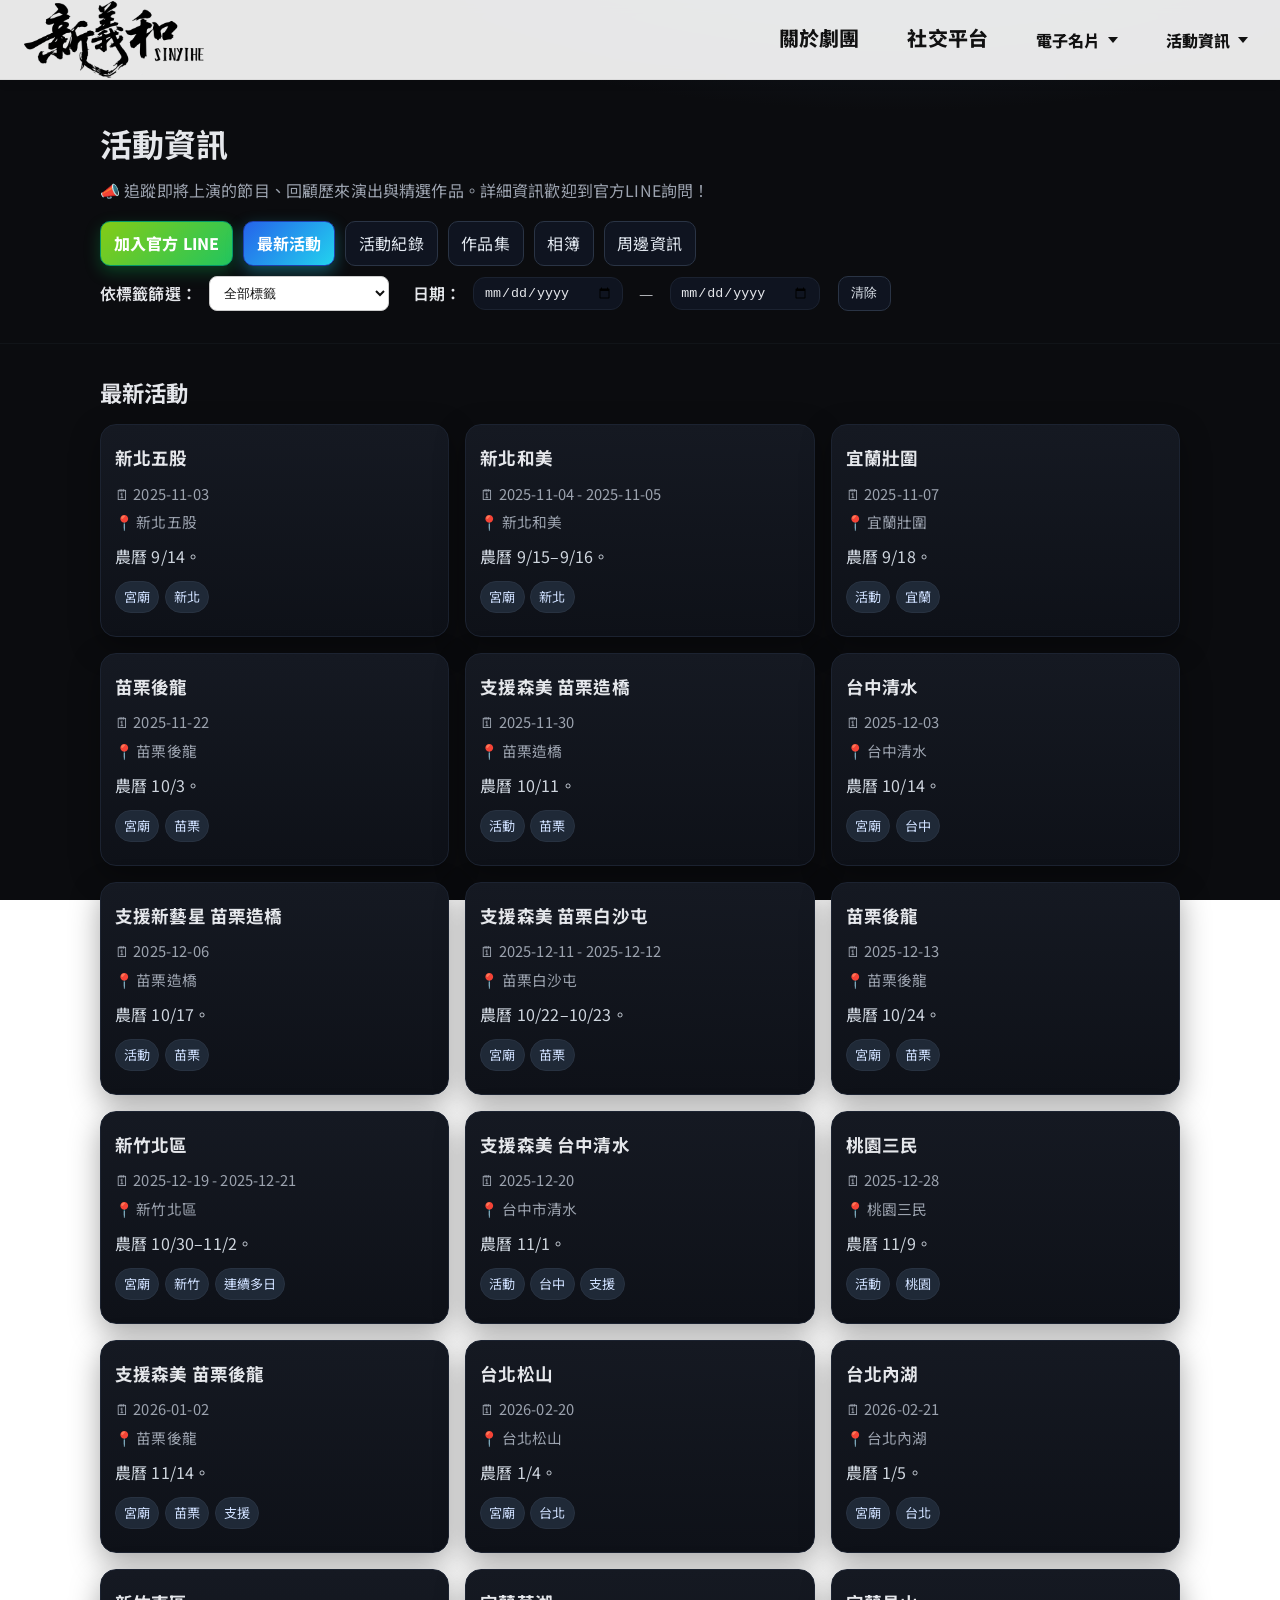
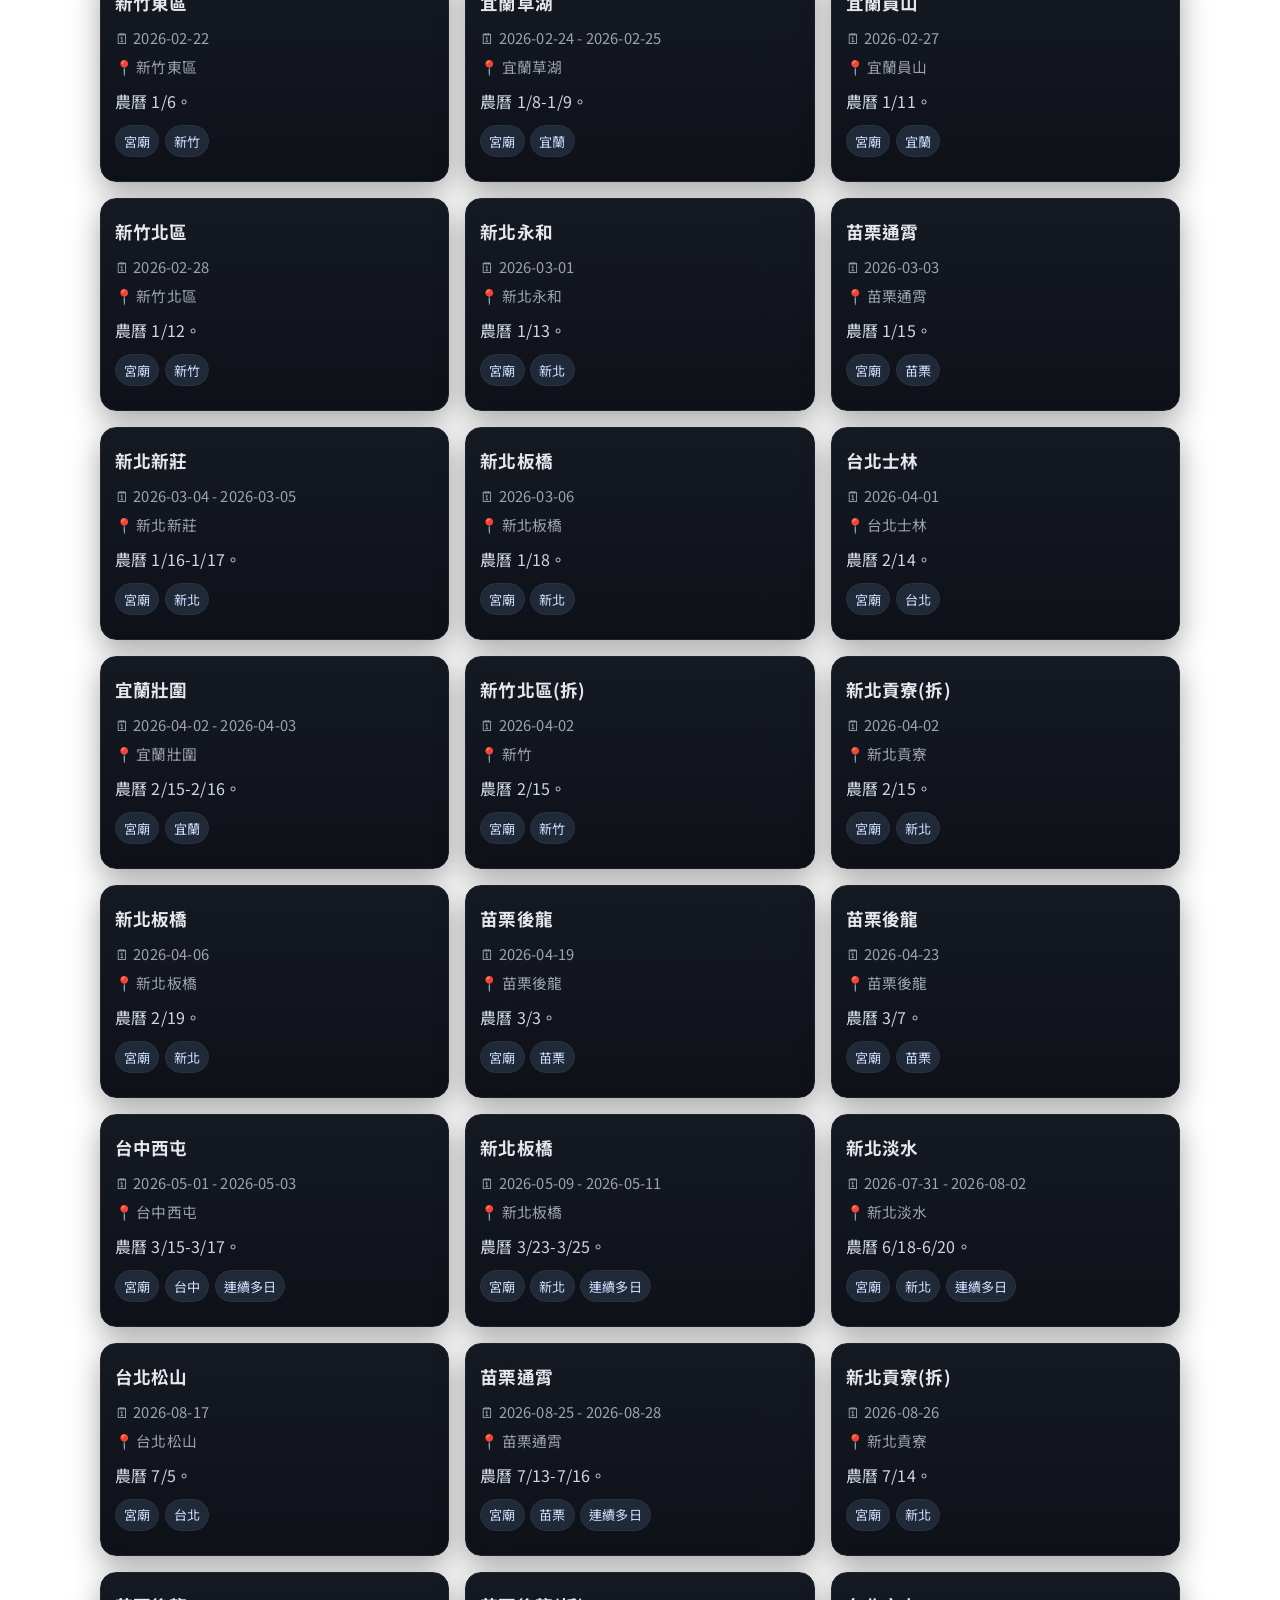
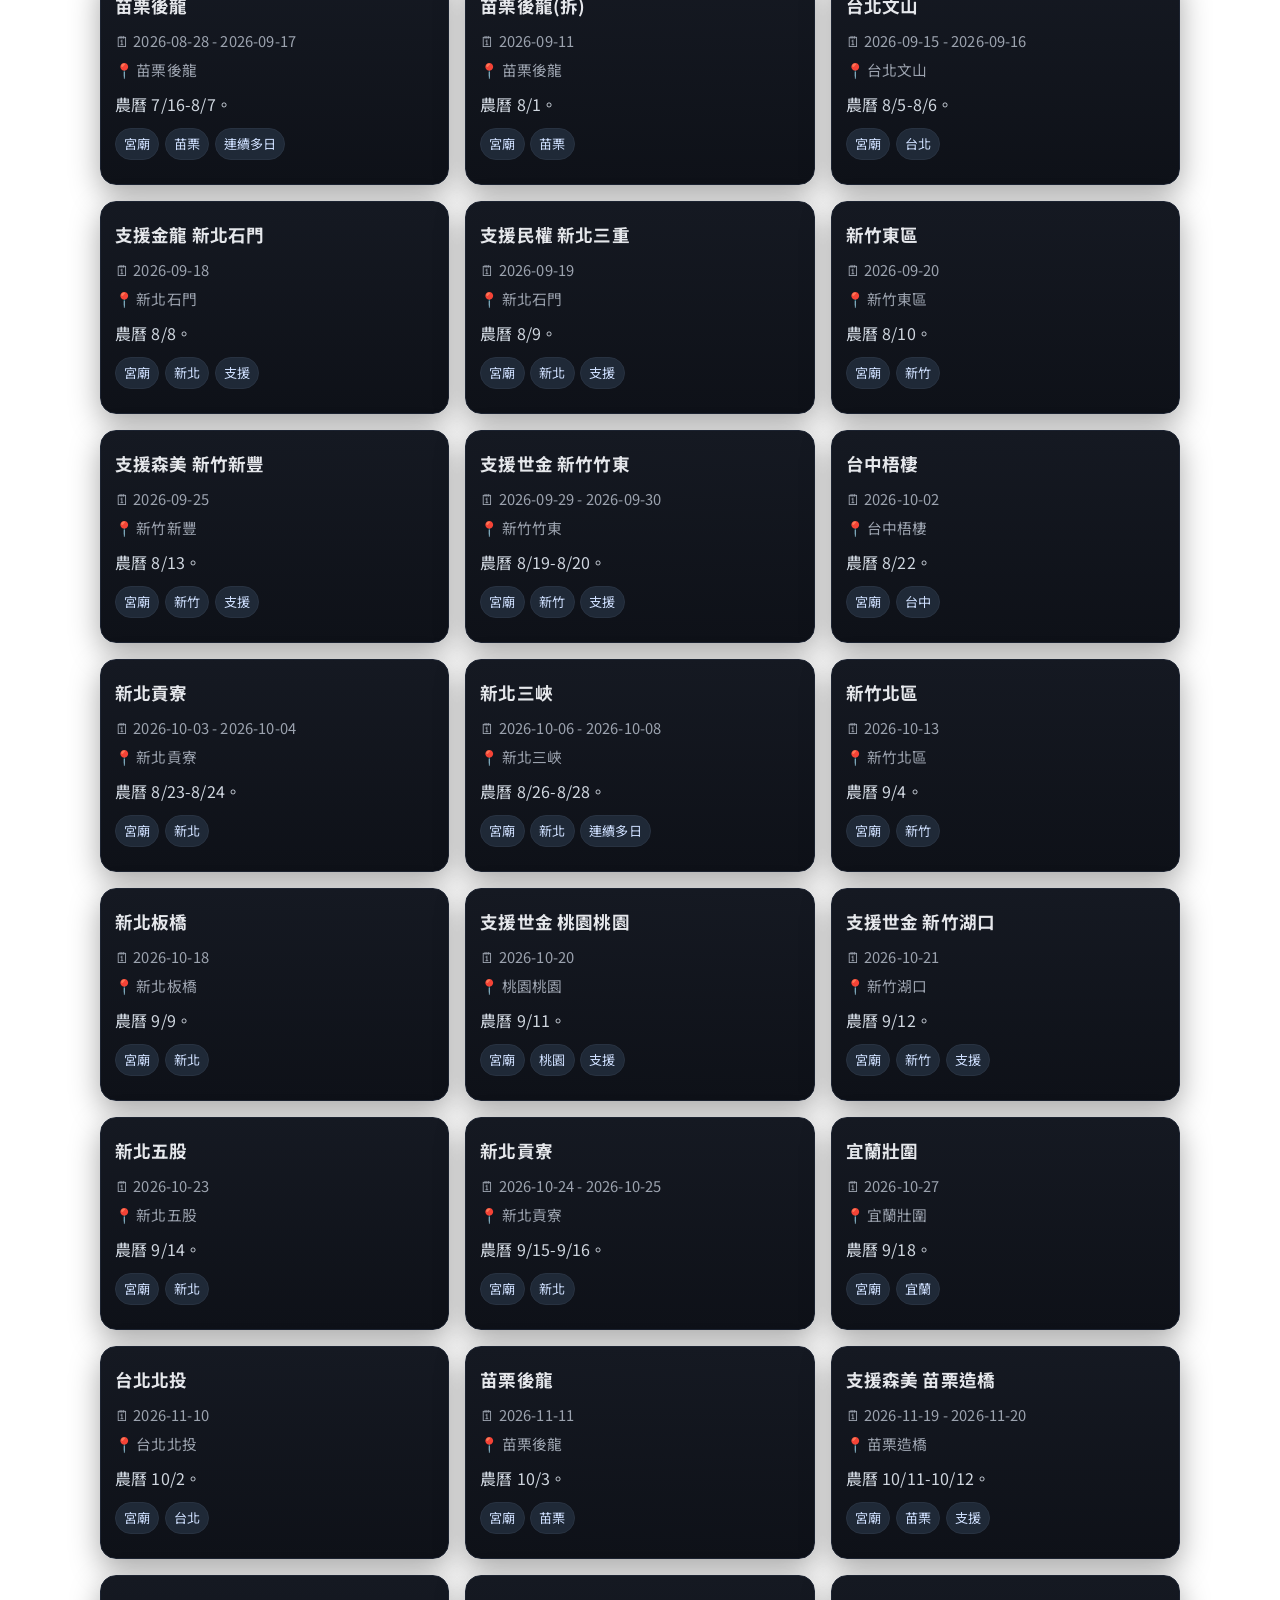
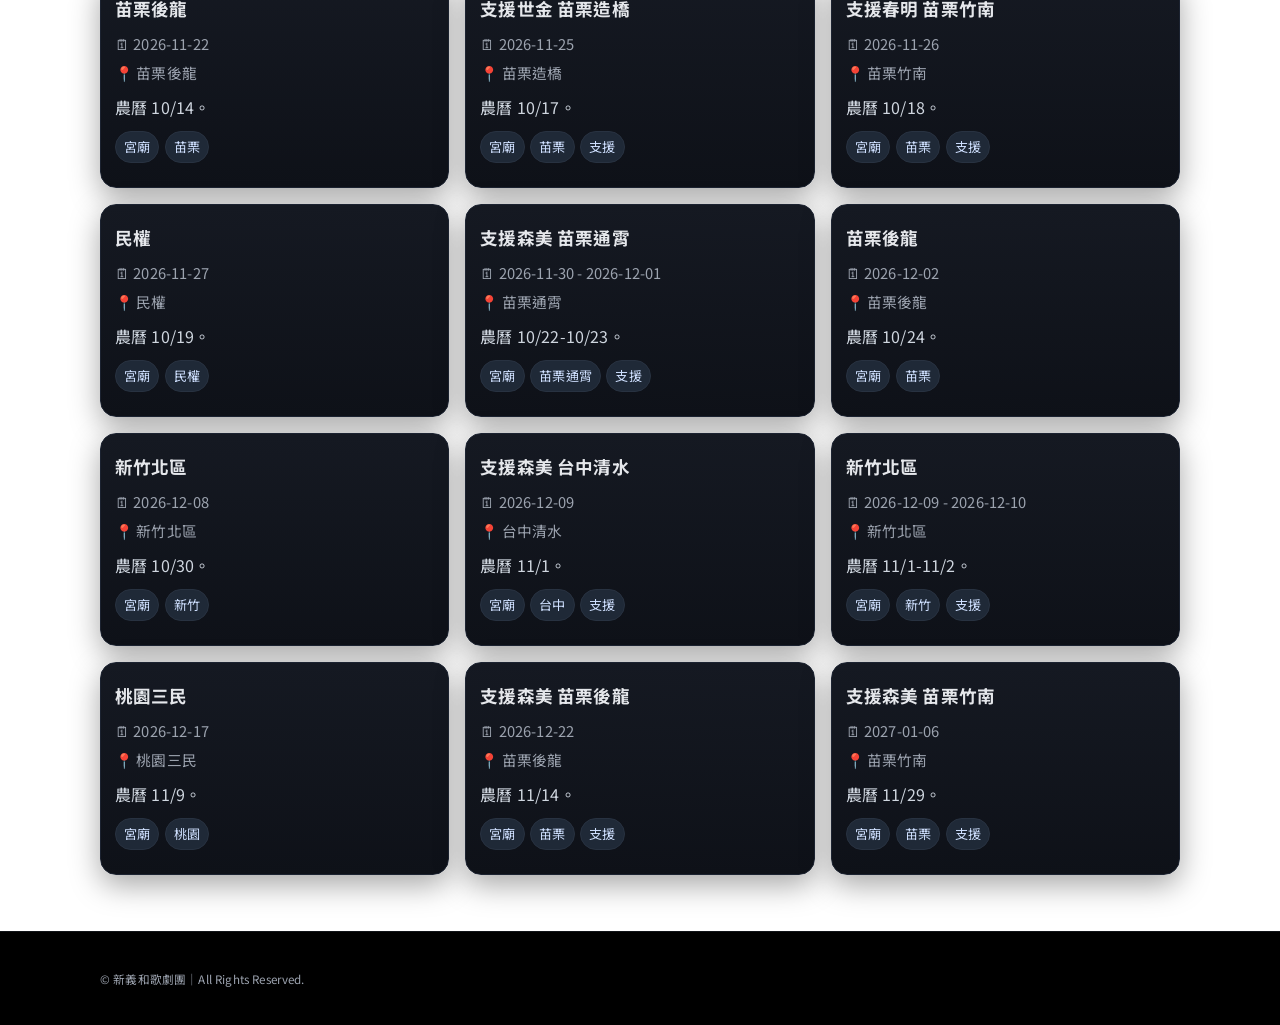
==== syh/activities.html @ d739332c "Update activities.html" ====
<!DOCTYPE html>
<html lang="zh-TW">
<head>
  <meta charset="utf-8" />
  <title>活動資訊｜新義和歌劇團</title>
  <meta name="viewport" content="width=device-width, initial-scale=1, viewport-fit=cover" />
  <meta name="description" content="最新活動、活動紀錄與作品集，一頁掌握演出資訊、報名連結與精彩回顧。" />
  <link rel="preconnect" href="https://fonts.googleapis.com">
  <link rel="preconnect" href="https://fonts.gstatic.com" crossorigin>
  <link href="https://fonts.googleapis.com/css2?family=Noto+Sans+TC:wght@400;600;700&display=swap" rel="stylesheet">
  <link rel="stylesheet" href="activities.css">
  <link rel="stylesheet" href="total.css">
  <link rel="icon" href="favicon.ico">
  <!-- Favicon -->
  <link rel="icon" type="image/png" href="/syh8316/syh/favicon.png?v=1" sizes="32x32">
  <link rel="icon" type="image/png" href="/syh8316/syh/favicon.png?v=1" sizes="192x192">
  <link rel="apple-touch-icon" href="/syh8316/syh/favicon.png?v=1" sizes="180x180">
  <meta name="theme-color" content="#6b7f4a">
</head>
<body>
  <!-- 頁首 / 次級導覽 -->
  <header class="site-header">
  <h1 class="sr-only">新義和歌劇團</h1>

  <!-- Logo（點擊回首頁） -->
  <a href="home.html" title="回首頁：新義和歌劇團">
    <img
      src="https://syh8316.github.io/syh8316/syh/img/logo.png"
      alt="新義和歌劇團 標誌"
      width="320" height="320"
      loading="eager" fetchpriority="high"
      style="max-width:180px;height:auto"
    >
  </a>

  <!-- 漢堡按鈕 -->
  <button class="nav-toggle" id="navToggle"
          aria-controls="siteNav"
          aria-expanded="false"
          aria-label="開合導覽列">
    <span class="bar"></span>
    <span class="bar"></span>
    <span class="bar"></span>
  </button>

  <!-- 導覽列（統一） -->
  <nav class="site-nav" id="siteNav" role="navigation">
    <ul>
      <li><a href="home.html#about">關於劇團</a></li>
      <li><a href="home.html#social">社交平台</a></li>

      <!-- 電子名片 -->
      <li class="has-sub">
        <button class="nav-parent" type="button" aria-expanded="false">
          電子名片 <span class="caret" aria-hidden="true"></span>
        </button>
        <ul class="dropdown" role="menu" aria-label="電子名片清單">
          <li><a role="menuitem" href="card_jiangminchen.html">江敏琛(團長)</a></li>
          <li><a role="menuitem" href="card_jiangjun.html">江軍(副團長)</a></li>
          <li><a role="menuitem" href="card_zhengyuxiang.html">鄭聿翔(總務)</a></li>
          <li><a role="menuitem" href="card_linyiyan.html">林羿妍(行銷公關總監)</a></li>
        </ul>
      </li>

      <!-- 活動資訊 -->
      <li class="has-sub">
        <button class="nav-parent" type="button" aria-expanded="false">
          活動資訊 <span class="caret" aria-hidden="true"></span>
        </button>
        <ul class="dropdown" role="menu" aria-label="活動選單">
          <li><a role="menuitem" href="activities.html#latest">最新活動</a></li>
          <li><a role="menuitem" href="activities.html#history">活動紀錄</a></li>
          <li><a role="menuitem" href="activities.html#portfolio">作品集</a></li>
          <li><a role="menuitem" href="activities.html#album">相簿</a></li>
          <li><a role="menuitem" href="activities.html#peripheral">周邊資訊</a></li>
        </ul>
      </li>
    </ul>
  </nav>
</header>

  <!-- Hero -->
  <section class="hero">
    <div class="container">
      <h1>活動資訊</h1>
      <p class="hero-sub">📣 追蹤即將上演的節目、回顧歷來演出與精選作品。詳細資訊歡迎到官方LINE詢問！</p>
  
      <!-- ✅ 快速按鈕 -->
      <div class="quick-actions" role="group" aria-label="快速操作">
        <!-- 1) 官方 LINE（新分頁開啟） -->
        <a class="btn primary btn--mint" href="https://lin.ee/jj6SE0T" target="_blank" rel="noopener">加入官方 LINE</a>
        <!-- 2~5) 內頁分頁切換（hash 連結） -->
        <a class="btn qa-tab" data-tab="latest" href="#latest">最新活動</a>
        <a class="btn qa-tab" data-tab="history" href="#history">活動紀錄</a>
        <a class="btn qa-tab" data-tab="portfolio" href="#portfolio">作品集</a>
        <a class="btn qa-tab" data-tab="album" href="#album">相簿</a>
        <a class="btn qa-tab" data-tab="peripheral" href="#peripheral">周邊資訊</a>
      </div>
      <!-- ✅ 僅保留「標籤搜尋」，移除關鍵字輸入框 -->
      <div class="filter-row" aria-label="標籤與日期篩選">
        <label for="tagFilter">依標籤篩選：</label>
        <select id="tagFilter" class="tag-filter" aria-label="活動標籤">
          <option value="">全部標籤</option>
        </select>
      
        <label for="dateFrom" style="margin-left:12px;">日期：</label>
        <input type="date" id="dateFrom" class="date-input" aria-label="起日" min="2024-01-01">
        <span class="date-sep">—</span>
        <input type="date" id="dateTo" class="date-input" aria-label="迄日" min="2024-01-01">
        <button type="button" id="dateClear" class="btn" style="margin-left:6px;">清除</button>
      </div>

    </div>
  </section>

  <!-- 分頁內容 -->
  <main class="container">
    <section id="panel-latest" class="panel" role="region" aria-labelledby="tab-latest">
      <h2 id="tab-latest" class="panel-title">最新活動</h2>
      <div id="latestList" class="card-grid" aria-live="polite"></div>
      <div class="empty" id="latestEmpty" hidden>目前沒有即將舉辦的活動，敬請期待！</div>
    </section>

    <section id="panel-history" class="panel" role="region" aria-labelledby="tab-history" hidden>
      <h2 id="tab-history" class="panel-title">活動紀錄</h2>
      <div id="historyList" class="timeline" aria-live="polite"></div>
      <div class="empty" id="historyEmpty" hidden>尚無活動紀錄。</div>
    </section>

    <section id="panel-portfolio" class="panel" role="region" aria-labelledby="tab-portfolio" hidden>
      <h2 id="tab-portfolio" class="panel-title">作品集</h2>
      <div id="portfolioList" class="masonry" aria-live="polite"></div>
      <div class="empty" id="portfolioEmpty" hidden>尚未建立作品集項目。</div>
    </section>

    <section id="panel-album" class="panel" role="region" aria-labelledby="tab-album" hidden>
      <h2 id="tab-album" class="panel-title">相簿</h2>
      <div id="albumList" class="masonry" aria-live="polite"></div>
      <div class="empty" id="albumEmpty" hidden>目前尚未建立相片集。</div>
    </section>

    <section id="panel-peripheral" class="panel" role="region" aria-labelledby="tab-peripheral" hidden>
      <h2 id="tab-peripheral" class="panel-title">周邊資訊</h2>
      <div id="peripheralList" class="masonry" aria-live="polite"></div>
      <div class="empty" id="peripheralEmpty" hidden>目前尚無周邊公告。</div>
    </section>

  </main>

  <!-- 活動詳情 Modal（不顯示圖片） -->
  <dialog id="eventDialog" class="event-dialog" aria-label="活動詳情">
    <form method="dialog">
      <button class="close" aria-label="關閉">✕</button>
    </form>
    <div class="dialog-body" id="dialogBody"></div>
  </dialog>

  <footer class="site-footer">
    <div class="container">
      <small>© <span id="year"></span> 新義和歌劇團｜All Rights Reserved.</small>
    </div>
  </footer>

  <!-- ======== JS（合併在 HTML）======== -->
  <script>
    /* ============== 0) 範例資料（先這樣放，之後換成你的真實資料） ============== */
    const events = [
      /* ---------- 九月（對應國曆 10–11 月） ---------- */
      {
        id: "u-20251103-wugu-shanan",
        title: "新北五股",
        dateStart: "2025-11-03",
        location: "新北五股",
        tags: ["宮廟","新北"],
        summary: "農曆 9/14。",
        type: "upcoming"
      },
      {
        id: "u-20251104-05-hemei-baoan",
        title: "新北和美",
        dateStart: "2025-11-04",
        dateEnd:   "2025-11-05",
        location: "新北和美",
        tags: ["宮廟","新北"],
        summary: "農曆 9/15–9/16。",
        type: "upcoming"
      },
      {
        id: "u-20251107-yilan-zhuangwei",
        title: "宜蘭壯圍",
        dateStart: "2025-11-07",
        location: "宜蘭壯圍",
        tags: ["活動","宜蘭"],
        summary: "農曆 9/18。",
        type: "upcoming"
      },
      /* ---------- 十月（對應國曆 11–12 月） ---------- */
      {
        id: "u-20251122-huitian",
        title: "苗栗後龍",
        dateStart: "2025-11-22",
        location: "苗栗後龍",
        tags: ["宮廟","苗栗"],
        summary: "農曆 10/3。",
        type: "upcoming"
      },
      {
        id: "u-20251130-tanwen-senmei",
        title: "支援森美 苗栗造橋",
        dateStart: "2025-11-30",
        location: "苗栗造橋",
        tags: ["活動","苗栗"],
        summary: "農曆 10/11。",
        type: "upcoming"
      },
      {
        id: "u-20251203-nanqing",
        title: "台中清水",
        dateStart: "2025-12-03",
        location: "台中清水",
        tags: ["宮廟","台中"],
        summary: "農曆 10/14。",
        type: "upcoming"
      },
      {
        id: "u-20251206-zaoqiao-shijjn",
        title: "支援新藝星 苗栗造橋",
        dateStart: "2025-12-06",
        location: "苗栗造橋",
        tags: ["活動","苗栗"],
        summary: "農曆 10/17。",
        type: "upcoming"
      },
      {
        id: "u-20251211-12-xingan-senmei",
        title: "支援森美 苗栗白沙屯",
        dateStart: "2025-12-11",
        dateEnd:   "2025-12-12",
        location: "苗栗白沙屯",
        tags: ["宮廟","苗栗"],
        summary: "農曆 10/22–10/23。",
        type: "upcoming"
      },
      {
        id: "u-20251213-houlong-ziyun-shangdi",
        title: "苗栗後龍",
        dateStart: "2025-12-13",
        location: "苗栗後龍",
        tags: ["宮廟","苗栗"],
        summary: "農曆 10/24。",
        type: "upcoming"
      },
      {
        id: "u-20251219-21-hsinchu-75",
        title: "新竹北區",
        dateStart: "2025-12-19",
        dateEnd:   "2025-12-21",
        location: "新竹北區",
        tags: ["宮廟","新竹","連續多日"],
        summary: "農曆 10/30–11/2。",
        type: "upcoming"
      },
      /* ---------- 十一月（對應國曆 12 月與次年 1 月） ---------- */
      {
        id: "u-20251220-qingshui-senmei",
        title: "支援森美 台中清水",
        dateStart: "2025-12-20",
        location: "台中市清水",
        tags: ["活動","台中","支援"],
        summary: "農曆 11/1。",
        type: "upcoming"
      },
      {
        id: "u-20251228-sanmin",
        title: "桃園三民",
        dateStart: "2025-12-28",
        location: "桃園三民",
        tags: ["活動","桃園"],
        summary: "農曆 11/9。",
        type: "upcoming"
      },
      {
        id: "u-20260102-houlong-baixing-senmei",
        title: "支援森美 苗栗後龍",
        dateStart: "2026-01-02",
        location: "苗栗後龍",
        tags: ["宮廟","苗栗","支援"],
        summary: "農曆 11/14。",
        type: "upcoming"
      },
      /* ---------- 一月（對應國曆 2-3 月） ---------- */
      {
        id: "u-20260220",
        title: "台北松山",
        dateStart: "2026-02-20",
        location: "台北松山",
        tags: ["宮廟","台北"],
        summary: "農曆 1/4。",
        type: "upcoming"
      },
      {
        id: "u-20260221",
        title: "台北內湖",
        dateStart: "2026-02-21",
        location: "台北內湖",
        tags: ["宮廟","台北"],
        summary: "農曆 1/5。",
        type: "upcoming"
      },
      {
        id: "u-20260222",
        title: "新竹東區",
        dateStart: "2026-02-22",
        location: "新竹東區",
        tags: ["宮廟","新竹"],
        summary: "農曆 1/6。",
        type: "upcoming"
      },
      {
        id: "u-20260224-20260225",
        title: "宜蘭草湖",
        dateStart: "2026-02-24",
        dateEnd:   "2026-02-25",
        location: "宜蘭草湖",
        tags: ["宮廟","宜蘭"],
        summary: "農曆 1/8-1/9。",
        type: "upcoming"
      },
      {
        id: "u-20260227",
        title: "宜蘭員山",
        dateStart: "2026-02-27",
        location: "宜蘭員山",
        tags: ["宮廟","宜蘭"],
        summary: "農曆 1/11。",
        type: "upcoming"
      },
      {
        id: "u-20260228",
        title: "新竹北區",
        dateStart: "2026-02-28",
        location: "新竹北區",
        tags: ["宮廟","新竹"],
        summary: "農曆 1/12。",
        type: "upcoming"
      },
      {
        id: "u-20260301",
        title: "新北永和",
        dateStart: "2026-03-01",
        location: "新北永和",
        tags: ["宮廟","新北"],
        summary: "農曆 1/13。",
        type: "upcoming"
      },
      {
        id: "u-20260303",
        title: "苗栗通霄",
        dateStart: "2026-03-03",
        location: "苗栗通霄",
        tags: ["宮廟","苗栗"],
        summary: "農曆 1/15。",
        type: "upcoming"
      },
      {
        id: "u-20260304-20260305",
        title: "新北新莊",
        dateStart: "2026-03-04",
        dateEnd:   "2026-03-05",
        location: "新北新莊",
        tags: ["宮廟","新北"],
        summary: "農曆 1/16-1/17。",
        type: "upcoming"
      },
      {
        id: "u-20260306",
        title: "新北板橋",
        dateStart: "2026-03-06",
        location: "新北板橋",
        tags: ["宮廟","新北"],
        summary: "農曆 1/18。",
        type: "upcoming"
      },
      /* ---------- 二月（對應國曆 3-4 月） ---------- */
      {
        id: "u-20260401",
        title: "台北士林",
        dateStart: "2026-04-01",
        location: "台北士林",
        tags: ["宮廟","台北"],
        summary: "農曆 2/14。",
        type: "upcoming"
      },
      {
        id: "u-20260402-20260403",
        title: "宜蘭壯圍",
        dateStart: "2026-04-02",
        dateEnd:   "2026-04-03",
        location: "宜蘭壯圍",
        tags: ["宮廟","宜蘭"],
        summary: "農曆 2/15-2/16。",
        type: "upcoming"
      },
      {
        id: "u-20260402",
        title: "新竹北區(拆)",
        dateStart: "2026-04-02",
        location: "新竹",
        tags: ["宮廟","新竹"],
        summary: "農曆 2/15。",
        type: "upcoming"
      },
      {
        id: "u-20260402",
        title: "新北貢寮(拆)",
        dateStart: "2026-04-02",
        location: "新北貢寮",
        tags: ["宮廟","新北"],
        summary: "農曆 2/15。",
        type: "upcoming"
      },
      {
        id: "u-20260406",
        title: "新北板橋",
        dateStart: "2026-04-06",
        location: "新北板橋",
        tags: ["宮廟","新北"],
        summary: "農曆 2/19。",
        type: "upcoming"
      },
      /* ---------- 三月（對應國曆 4-5 月） ---------- */
      {
        id: "u-20260419",
        title: "苗栗後龍",
        dateStart: "2026-04-19",
        location: "苗栗後龍",
        tags: ["宮廟","苗栗"],
        summary: "農曆 3/3。",
        type: "upcoming"
      },
      {
        id: "u-20260423",
        title: "苗栗後龍",
        dateStart: "2026-04-23",
        location: "苗栗後龍",
        tags: ["宮廟","苗栗"],
        summary: "農曆 3/7。",
        type: "upcoming"
      },
      {
        id: "u-20260501-20260503",
        title: "台中西屯",
        dateStart: "2026-05-01",
        dateEnd:   "2026-05-03",
        location: "台中西屯",
        tags: ["宮廟","台中","連續多日"],
        summary: "農曆 3/15-3/17。",
        type: "upcoming"
      },
      {
        id: "u-20260509-20260511",
        title: "新北板橋",
        dateStart: "2026-05-09",
        dateEnd:   "2026-05-11",
        location: "新北板橋",
        tags: ["宮廟","新北","連續多日"],
        summary: "農曆 3/23-3/25。",
        type: "upcoming"
      },
      /* ---------- 六月（對應國曆 7-8 月） ---------- */
      {
        id: "u-20260731-20260802",
        title: "新北淡水",
        dateStart: "2026-07-31",
        dateEnd:   "2026-08-02",
        location: "新北淡水",
        tags: ["宮廟","新北","連續多日"],
        summary: "農曆 6/18-6/20。",
        type: "upcoming"
      },
      /* ---------- 七月（對應國曆 8-9 月） ---------- */
      {
        id: "u-20260817",
        title: "台北松山",
        dateStart: "2026-08-17",
        location: "台北松山",
        tags: ["宮廟","台北"],
        summary: "農曆 7/5。",
        type: "upcoming"
      },
      {
        id: "u-20260825-20260828",
        title: "苗栗通霄",
        dateStart: "2026-08-25",
        dateEnd:   "2026-08-28",
        location: "苗栗通霄",
        tags: ["宮廟","苗栗","連續多日"],
        summary: "農曆 7/13-7/16。",
        type: "upcoming"
      },
      {
        id: "u-20260826",
        title: "新北貢寮(拆)",
        dateStart: "2026-08-26",
        location: "新北貢寮",
        tags: ["宮廟","新北"],
        summary: "農曆 7/14。",
        type: "upcoming"
      },
      {
        id: "u-20260828-20260917",
        title: "苗栗後龍",
        dateStart: "2026-08-28",
        dateEnd:   "2026-09-17",
        location: "苗栗後龍",
        tags: ["宮廟","苗栗","連續多日"],
        summary: "農曆 7/16-8/7。",
        type: "upcoming"
      },
      /* ---------- 八月（對應國曆 9-10 月） ---------- */
      {
        id: "u-20260911",
        title: "苗栗後龍(拆)",
        dateStart: "2026-09-11",
        location: "苗栗後龍",
        tags: ["宮廟","苗栗"],
        summary: "農曆 8/1。",
        type: "upcoming"
      },
      {
        id: "u-20260915-20260916",
        title: "台北文山",
        dateStart: "2026-09-15",
        dateEnd:   "2026-09-16",
        location: "台北文山",
        tags: ["宮廟","台北"],
        summary: "農曆 8/5-8/6。",
        type: "upcoming"
      },
      {
        id: "u-20260918",
        title: "支援金龍 新北石門",
        dateStart: "2026-09-18",
        location: "新北石門",
        tags: ["宮廟","新北","支援"],
        summary: "農曆 8/8。",
        type: "upcoming"
      },
      {
        id: "u-20260919",
        title: "支援民權 新北三重",
        dateStart: "2026-09-19",
        location: "新北石門",
        tags: ["宮廟","新北","支援"],
        summary: "農曆 8/9。",
        type: "upcoming"
      },
      {
        id: "u-20260920",
        title: "新竹東區",
        dateStart: "2026-09-20",
        location: "新竹東區",
        tags: ["宮廟","新竹"],
        summary: "農曆 8/10。",
        type: "upcoming"
      },
      {
        id: "u-20260925",
        title: "支援森美 新竹新豐",
        dateStart: "2026-09-25",
        location: "新竹新豐",
        tags: ["宮廟","新竹","支援"],
        summary: "農曆 8/13。",
        type: "upcoming"
      },
      {
        id: "u-20260929-20260930",
        title: "支援世金 新竹竹東",
        dateStart: "2026-09-29",
        dateEnd:   "2026-09-30",
        location: "新竹竹東",
        tags: ["宮廟","新竹","支援"],
        summary: "農曆 8/19-8/20。",
        type: "upcoming"
      },
      {
        id: "u-20261002",
        title: "台中梧棲",
        dateStart: "2026-10-02",
        location: "台中梧棲",
        tags: ["宮廟","台中"],
        summary: "農曆 8/22。",
        type: "upcoming"
      },
      {
        id: "u-20261003-20261004",
        title: "新北貢寮",
        dateStart: "2026-10-03",
        dateEnd:   "2026-10-04",
        location: "新北貢寮",
        tags: ["宮廟","新北"],
        summary: "農曆 8/23-8/24。",
        type: "upcoming"
      },
      {
        id: "u-20261006-20261008",
        title: "新北三峽",
        dateStart: "2026-10-06",
        dateEnd:   "2026-10-08",
        location: "新北三峽",
        tags: ["宮廟","新北","連續多日"],
        summary: "農曆 8/26-8/28。",
        type: "upcoming"
      },
      /* ---------- 九月（對應國曆 10 月） ---------- */
      {
        id: "u-20261013",
        title: "新竹北區",
        dateStart: "2026-10-13",
        location: "新竹北區",
        tags: ["宮廟","新竹"],
        summary: "農曆 9/4。",
        type: "upcoming"
      },
      {
        id: "u-20261018",
        title: "新北板橋",
        dateStart: "2026-10-18",
        location: "新北板橋",
        tags: ["宮廟","新北"],
        summary: "農曆 9/9。",
        type: "upcoming"
      },
      {
        id: "u-20261020",
        title: "支援世金 桃園桃園",
        dateStart: "2026-10-20",
        location: "桃園桃園",
        tags: ["宮廟","桃園","支援"],
        summary: "農曆 9/11。",
        type: "upcoming"
      },
      {
        id: "u-20261021",
        title: "支援世金 新竹湖口",
        dateStart: "2026-10-21",
        location: "新竹湖口",
        tags: ["宮廟","新竹","支援"],
        summary: "農曆 9/12。",
        type: "upcoming"
      },
      {
        id: "u-20261023",
        title: "新北五股",
        dateStart: "2026-10-23",
        location: "新北五股",
        tags: ["宮廟","新北"],
        summary: "農曆 9/14。",
        type: "upcoming"
      },
      {
        id: "u-20261024-20261025",
        title: "新北貢寮",
        dateStart: "2026-10-24",
        dateEnd:   "2026-10-25",
        location: "新北貢寮",
        tags: ["宮廟","新北"],
        summary: "農曆 9/15-9/16。",
        type: "upcoming"
      },
      {
        id: "u-20261027",
        title: "宜蘭壯圍",
        dateStart: "2026-10-27",
        location: "宜蘭壯圍",
        tags: ["宮廟","宜蘭"],
        summary: "農曆 9/18。",
        type: "upcoming"
      },
      /* ---------- 十月（對應國曆 11 月） ---------- */
      {
        id: "u-20261110",
        title: "台北北投",
        dateStart: "2026-11-10",
        location: "台北北投",
        tags: ["宮廟","台北"],
        summary: "農曆 10/2。",
        type: "upcoming"
      },
      {
        id: "u-20261111",
        title: "苗栗後龍",
        dateStart: "2026-11-11",
        location: "苗栗後龍",
        tags: ["宮廟","苗栗"],
        summary: "農曆 10/3。",
        type: "upcoming"
      },
      {
        id: "u-20261119-20261120",
        title: "支援森美 苗栗造橋",
        dateStart: "2026-11-19",
        dateEnd:   "2026-11-20",
        location: "苗栗造橋",
        tags: ["宮廟","苗栗","支援"],
        summary: "農曆 10/11-10/12。",
        type: "upcoming"
      },
      {
        id: "u-20261122",
        title: "苗栗後龍",
        dateStart: "2026-11-22",
        location: "苗栗後龍",
        tags: ["宮廟","苗栗"],
        summary: "農曆 10/14。",
        type: "upcoming"
      },
      {
        id: "u-20261125",
        title: "支援世金 苗栗造橋",
        dateStart: "2026-11-25",
        location: "苗栗造橋",
        tags: ["宮廟","苗栗","支援"],
        summary: "農曆 10/17。",
        type: "upcoming"
      },
      {
        id: "u-20261126",
        title: "支援春明 苗栗竹南",
        dateStart: "2026-11-26",
        location: "苗栗竹南",
        tags: ["宮廟","苗栗","支援"],
        summary: "農曆 10/18。",
        type: "upcoming"
      },
      {
        id: "u-20261127",
        title: "民權",
        dateStart: "2026-11-27",
        location: "民權",
        tags: ["宮廟","民權"],
        summary: "農曆 10/19。",
        type: "upcoming"
      },
      {
        id: "u-20261130-20261201",
        title: "支援森美 苗栗通霄",
        dateStart: "2026-11-30",
        dateEnd:   "2026-12-01",
        location: "苗栗通霄",
        tags: ["宮廟","苗栗通霄","支援"],
        summary: "農曆 10/22-10/23。",
        type: "upcoming"
      },
      {
        id: "u-20261202",
        title: "苗栗後龍",
        dateStart: "2026-12-02",
        location: "苗栗後龍",
        tags: ["宮廟","苗栗"],
        summary: "農曆 10/24。",
        type: "upcoming"
      },
      {
        id: "u-20261208",
        title: "新竹北區",
        dateStart: "2026-12-08",
        location: "新竹北區",
        tags: ["宮廟","新竹"],
        summary: "農曆 10/30。",
        type: "upcoming"
      },
      /* ---------- 十一月（對應國曆 12 月） ---------- */
      {
        id: "u-20261209",
        title: "支援森美 台中清水",
        dateStart: "2026-12-09",
        location: "台中清水",
        tags: ["宮廟","台中","支援"],
        summary: "農曆 11/1。",
        type: "upcoming"
      },
      {
        id: "u-20261209-20261210",
        title: "新竹北區",
        dateStart: "2026-12-09",
        dateEnd:   "2026-12-10",
        location: "新竹北區",
        tags: ["宮廟","新竹","支援"],
        summary: "農曆 11/1-11/2。",
        type: "upcoming"
      },
      {
        id: "u-20261217",
        title: "桃園三民",
        dateStart: "2026-12-17",
        location: "桃園三民",
        tags: ["宮廟","桃園"],
        summary: "農曆 11/9。",
        type: "upcoming"
      },
      {
        id: "u-20261222",
        title: "支援森美 苗栗後龍",
        dateStart: "2026-12-22",
        location: "苗栗後龍",
        tags: ["宮廟","苗栗","支援"],
        summary: "農曆 11/14。",
        type: "upcoming"
      },
      {
        id: "u-20270106",
        title: "支援森美 苗栗竹南",
        dateStart: "2027-01-06",
        location: "苗栗竹南",
        tags: ["宮廟","苗栗","支援"],
        summary: "農曆 11/29。",
        type: "upcoming"
      },
      /* ============== 歷史活動 ============= */
       {
        id: "h-20251029-banqiao-shenqiu-fude",
        title: "新北板橋深秋",
        dateStart: "2025-10-29",
        location: "新北板橋深秋",
        tags: ["宮廟","新北"],
        summary: "農曆 9/9。",
        type: "past"
      },
      {
        id: "h-20251031-taoyuan-yushan-street",
        title: "支援新藝星 桃園玉山街",
        dateStart: "2025-10-31",
        location: "桃園市玉山街",
        tags: ["活動","支援","桃園"],
        summary: "農曆 9/11。",
        type: "past"
      },
      {
        id: "h-20251024-hsinchu-wangxiansheng",
        title: "新竹",
        dateStart: "2025-10-24",
        location: "新竹",
        tags: ["宮廟","新竹"],
        summary: "農曆 9/4。",
        type: "past"
      },
      {
        id: "h-20251021-22-qingshui",
        title: "台中清水",
        dateStart: "2025-10-21",
        dateEnd:   "2025-10-22",
        location: "台中清水",
        tags: ["活動","台中"],
        summary: "農曆 9/1–9/2。",
        type: "past"
      },
      {
        id: "h-20251017-19-sanxia-xibeili",
        title: "新北三峽溪北里",
        dateStart: "2025-10-17",
        dateEnd:   "2025-10-19",
        location: "新北三峽橫溪路",
        tags: ["活動","新北","連續多日"],
        summary: "農曆 8/26–8/28。",
        type: "past"
      },
      {
        id: "h-20251014-15-longdong-longxing",
        title: "新北龍洞",
        dateStart: "2025-10-14",
        dateEnd:   "2025-10-15",
        location: "新北龍洞",
        tags: ["宮廟","新北"],
        summary: "農曆 8/23–8/24。",
        type: "past"
      },
      {
        id: "h-20251013-taichung-fengyuan",
        title: "台中豐原",
        dateStart: "2025-10-13",
        location: "台中豐原",
        tags: ["活動","台中"],
        summary: "農曆 8/22。",
        type: "past"
      },
      {
        id: "h-20251010-11-zhudong-ronghua-fude",
        title: "支援新藝星 新竹竹東榮華",
        dateStart: "2025-10-10",
        dateEnd:   "2025-10-11",
        location: "新竹竹東榮華",
        tags: ["宮廟","支援","新竹"],
        summary: "農曆 8/19–8/20。",
        type: "past"
      },
      {
        id: "h-20251004-xinfeng-senmei",
        title: "支援森美 新竹新豐",
        dateStart: "2025-10-04",
        location: "新竹新豐",
        tags: ["活動","支援","新竹"],
        summary: "農曆 8/13。",
        type: "past"
      },
      {
        id: "h-2025-10-01",
        title: "新竹文華",
        dateStart: "2025-10-01",
        location: "新竹文華",
        tags: ["宮廟","新竹"],
        summary: "農曆 8/10。",
        type: "past"
      },
      {
        id: "h-2025-09-30",
        title: "支援民權 新北三重",
        dateStart: "2025-09-30",
        location: "三重",
        tags: ["宮廟","支援","新北"],
        summary: "農曆 8/9。",
        type: "past"
      },
      {
        id: "h-2025-09-29",
        title: "支援金龍 新北石門",
        dateStart: "2025-09-29",
        location: "石門",
        tags: ["宮廟","支援","新北"],
        summary: "農曆 8/8。",
        type: "past"
      },
      {
        id: "h-2025-09-26-2025-09-27",
        title: "台北景美溪州",
        dateStart: "2025-09-26",
        dateEnd:   "2025-09-27",
        location: "台北景美溪州",
        tags: ["宮廟","台北"],
        summary: "農曆 8/5–8/6。",
        type: "past",
        videos: [
          {
            url: "https://www.instagram.com/reel/DPoPthRiaS4/?igsh=MTdrNHd6MTc2czgyZA==",
            thumb: "img/20250926-2景美.png"
          },
        ],
        videoLinkCard: true   // past 也要像作品集那樣用「縮圖卡外開」
      },
      {
        id: "h-2025-09-22",
        title: "苗栗後龍(拆班)",
        dateStart: "2025-09-22",
        location: "苗栗後龍",
        tags: ["宮廟","苗栗"],
        summary: "農曆 8/1。",
        type: "past"
      },
      {
        id: "h-2025-09-07-2025-09-28",
        title: "苗栗後龍",
        dateStart: "2025-09-07",
        dateEnd:   "2025-09-28",
        location: "苗栗後龍",
        tags: ["宮廟","苗栗","連續多日"],
        summary: "農曆 7/16–8/7，連續多日活動。",
        type: "past"
      },
      {
        id: "h-2025-09-05",
        title: "新北貢寮和美",
        dateStart: "2025-09-05",
        location: "新北貢寮和美",
        tags: ["宮廟","新北"],
        summary: "農曆 7/14。",
        type: "past"
      },
      {
        id: "h-2025-08-27-2025-09-12",
        title: "苗栗白沙屯",
        dateStart: "2025-09-04",
        dateEnd:   "2025-09-12",
        location: "苗栗白沙屯",
        tags: ["宮廟","連續多日","苗栗"],
        summary: "農曆 7/13–7/16，連續多日活動。",
        type: "past"
      },
      {
        id: "h-2025-08-27",
        title: "台北復興北路",
        dateStart: "2025-08-27",
        location: "台北復興北路",
        tags: ["宮廟","活動","台北","影片"],
        summary: "農曆 7/5。",
        type: "past",
        // ✅ 多部影片用陣列
        videos: [
          {
            url: "https://www.instagram.com/reel/DOI6u43iTPF/?utm_source=ig_web_copy_link&igsh=MzRlODBiNWFlZA==",
            thumb: "img/落地掃.jpg"
          },
          {
            url: "https://www.instagram.com/reel/DOQo7g4iZxK/?igsh=MWM5YjVqNTRjcXM4cQ==",
            thumb: "img/格雷先生.jpg"
          }
        ],
        videoLinkCard: true   // past 也要像作品集那樣用「縮圖卡外開」
      },
      {
        id: "h-2023-8-26",
        title: "里長活動 體驗歌仔戲 — 台中市忠平里",
        dateStart: "2023-8-26",
        location: "台中市忠平里",
        tags: ["歌仔戲","台中","活動","相片"],
        summary: "戲夢人生·歌仔戲全方位體驗",
        gallery: ["img/里長活動_2023.08.26/1.jpg",
                  "img/里長活動_2023.08.26/2.jpg",
                  "img/里長活動_2023.08.26/3.jpg",
                  "img/里長活動_2023.08.26/4.jpg",
                  "img/里長活動_2023.08.26/5.jpg",
                  "img/里長活動_2023.08.26/6.jpg",
                  "img/里長活動_2023.08.26/7.jpg",
                  "img/里長活動_2023.08.26/8.jpg"
                 ],
        type: "past"
      },
      {
        id: "h-2023-7-25",
        title: "《劉海戲金禪》老爺戲 — 南投縣",
        dateStart: "2023-7-25",
        location: "南投縣",
        tags: ["歌仔戲","南投","相片","影片"],
        summary: "祝壽一帽換新歲，一戲祝千祥",
        gallery: ["img/老爺戲/1.jpg",
                  "img/老爺戲/2.jpg",
                  "img/老爺戲/3.jpg",
                  "img/老爺戲/4.jpg",
                  "img/老爺戲/5.jpg",
                  "img/老爺戲/6.jpg"
                 ],
        videoFile: "img/老爺戲/1.mp4",
        type: "past"
      },
      /* ============== 作品集 ============= */
      {
        id: "p-ig-中秋燈籠",
        title: "中秋燈籠",
        dateStart: "2025-10-24",
        location: "Instagram / YouTube",
        city: "線上",
        tags: ["作品集", "中秋節"],
        summary: "這次不只是燈籠挑戰，也是我們把「劇團日常」搬上網的第一支影片✨",
        // ✅ 多支影片用 videos 陣列（每支一個 {url, thumb}）
        videos: [
          {
            // 建議用這種「基礎網址」就好；你貼的那段少了 ?，正式寫法是 ?igsh=...
            url: "https://www.instagram.com/reel/DQLASpliRpT/",
            thumb: "img/燈籠比賽.png"
          },
          {
            url: "https://youtu.be/fJYBHSc5-jM",
            thumb: "img/燈籠比賽.png"   // 沒別的縮圖就先共用
          }
        ],
        type: "portfolio"
      },
      {
        id: "p-ig-中秋政見發表1006",
        title: "中秋政見發表",
        dateStart: "2025-10-06",           // 想排序靠前就填今天或最近日期；不填也可
        location: "Instagram Reels",
        city: "線上",
        cover: "https://www.instagram.com/reel/DPd8r3yjJV-/?igsh=YjdhNHYxdHBycngx", // 建議換成你自己的封面圖網址
        tags: ["作品集", "中秋節"],
        summary: "🎤【中秋政見發表會開跑！】祝大家中秋節快樂～願你提著喜歡的燈籠，照亮回家的路💫*純屬娛樂 切勿當真",
        videoUrl: "https://www.instagram.com/reel/DPd8r3yjJV-/?igsh=YjdhNHYxdHBycngx",
        videoThumb: "img/中秋政見.png",
        type: "portfolio"
      },
      {
        id: "p-ig-最初學琴的地方",
        title: "回到最初學琴的地方──《新和興總團》",
        dateStart: "2025-08-28",           // 想排序靠前就填今天或最近日期；不填也可
        location: "Instagram Reels",
        city: "線上",
        cover: "https://www.instagram.com/reel/DNsrNb2Uq6_/?igsh=a2NpbnE5bjhiZzJk", // 建議換成你自己的封面圖網址
        tags: ["作品集", "花絮", "歌仔戲"],
        summary: "那不只是音樂的起點，更是成長過程裡很重要的長輩。多年後再踏進這個熟悉的地方，能和長輩們閒話家常、聽他們聊人生經驗，真的很珍貴。",
        videoUrl: "https://www.instagram.com/reel/DNsrNb2Uq6_/?igsh=a2NpbnE5bjhiZzJk",
        videoThumb: "img/最初學琴的地方.jpg",
        type: "portfolio"
      },
      {
        id: "p-ig-luwenlong",
        title: "經典電視歌仔戲《陸文龍》戲中曲調",
        dateStart: "2025-08-18",           // 想排序靠前就填今天或最近日期；不填也可
        location: "Instagram Reels",
        city: "線上",
        cover: "https://www.instagram.com/reel/DNahemuyJDC/?igsh=ODhwNGhtZms0dHQ4", // 建議換成你自己的封面圖網址
        tags: ["作品集", "花絮", "歌仔戲"],
        summary: "片段花絮：經典電視歌仔戲《陸文龍》中的曲調節選。",
        videoUrl: "https://www.instagram.com/reel/DNahemuyJDC/?igsh=ODhwNGhtZms0dHQ4",
        videoThumb: "img/陸文龍花絮.jpg",
        type: "portfolio"
      },
      /* ============== 相簿 ============= */
      {
        id: "新北板橋深丘",    // 自訂 ID
        title: "新北板橋深丘",
        location: "現場",
        tags: ["相片","歌仔戲","新北"],
        summary: "開演前後的照片。",
        type: "album",
        gallery: [
          "img/新北板橋深丘/1.jpg",
          "img/新北板橋深丘/2.jpg",
          "img/新北板橋深丘/3.jpg",
          "img/新北板橋深丘/4.jpg",
          "img/新北板橋深丘/5.jpg",
          "img/新北板橋深丘/6.jpg",
          "img/新北板橋深丘/7.jpg"
        ]
      },
      {
        id: "新北新店寶橋",    // 自訂 ID
        title: "新北新店寶橋",
        location: "現場",
        tags: ["相片","歌仔戲","新北"],
        summary: "開演前後的照片。",
        type: "album",
        gallery: [
          "img/新北新店寶橋/1.jpg",
          "img/新北新店寶橋/2.jpg",
          "img/新北新店寶橋/3.jpg",
          "img/新北新店寶橋/4.jpg",
          "img/新北新店寶橋/5.jpg",
          "img/新北新店寶橋/6.jpg",
          "img/新北新店寶橋/7.jpg",
          "img/新北新店寶橋/8.jpg"
        ]
      },
      {
        id: "新北淡水",    // 自訂 ID
        title: "新北淡水",
        location: "現場",
        tags: ["相片","歌仔戲","新北"],
        summary: "開演前後的照片。",
        type: "album",
        gallery: [
          "img/新北淡水/1.jpg",
          "img/新北淡水/2.jpg",
          "img/新北淡水/3.jpg",
          "img/新北淡水/4.jpg",
          "img/新北淡水/5.jpg",
          "img/新北淡水/6.jpg",
          "img/新北淡水/7.jpg",
          "img/新北淡水/8.jpg",
          "img/新北淡水/9.jpg",
          "img/新北淡水/10.jpg"
        ]
      },
      {
        id: "其他",    // 自訂 ID
        title: "其他",
        location: "排練場／現場／日常",
        tags: ["相片","歌仔戲"],
        summary: "娛樂生活照片。",
        type: "album",
        gallery: [
          "img/其他/10.jpg",
          "img/其他/11.jpg",
          "img/其他/12.jpg",
          "img/其他/13.jpg",
          "img/其他/14.jpg",
          "img/其他/15.jpg",
          "img/其他/16.jpg",
          "img/其他/17.jpg",
          "img/其他/18.jpg",
          "img/其他/19.jpg"
        ]
      },
      /* ============== 周邊資訊 ============= */
      {
        id: "m-周邊領取辦法-2025-10",
        type: "peripheral",
        title: "周邊領取｜領取辦法教學",
        tags: ["周邊","公告","教學"],
        summary: "周邊限量，請依說明來現場領取，如有問題可私訊官方Line，將由小編為您解惑。",
        // 影片改用「縮圖卡外開」的設計（跟作品集一致）
        videos: [
          {
            url: "https://www.instagram.com/reel/DPYbS2UieSR/?igsh=MWZrZTA1ZGFkOWtpdQ==",
            // 可選：換成你自己的封面圖；沒有就先留空
            thumb: "img/精品小物_扇子領取辦法.png"
          }
        ],
        videoLinkCard: true,
        //（可選）把「詳情彈窗」的注意事項放在 summary 底下
        notes: [
          "領取方式：請點擊連結觀看領取方式。",
          "數量有限，送完為止；每人限領 1 份。"
        ]
      },
      {
        id: "m-周邊領取公告-2025-09",
        type: "peripheral",
        title: "周邊領取｜限量開放領取",
        tags: ["周邊","公告"],
        summary: "周邊限量，請依說明來現場領取，如有問題可私訊官方Line，將由小編為您解惑。",
        // 影片改用「縮圖卡外開」的設計（跟作品集一致）
        videos: [
          {
            url: "https://www.instagram.com/reel/DPEJFZ5lVBd/?utm_source=ig_web_copy_link",
            // 可選：換成你自己的封面圖；沒有就先留空
            thumb: "img/精品小物_扇子.png"
          }
        ],
        videoLinkCard: true,
        //（可選）把「詳情彈窗」的注意事項放在 summary 底下
        notes: [
          "領取方式：請點擊連結觀看領取方式。",
          "數量有限，送完為止；每人限領 1 份。"
        ]
      }
    ];
    /* 依 type 分類，提供給 populateTagFilter 使用 */
    window.latestEvents   = events.filter(e => (e.type || "").trim() === "upcoming");
    window.historyEvents  = events.filter(e => (e.type || "").trim() === "past");
    window.portfolioItems = events.filter(e => (e.type || "").trim() === "portfolio");
    window.albumItems     = events.filter(e => (e.type || "").trim() === "album");

    /* ============== 1) 小工具 ============== */
    const $ = (sel, root = document) => root.querySelector(sel);
    const $$ = (sel, root = document) => Array.from(root.querySelectorAll(sel));

    // 只顯示「日期」YYYY-MM-DD（不管原始字串是否含時間）
    const formatDate = (iso) => {
      if (!iso) return "日期未定";
      const t = Date.parse(iso);
      if (!Number.isFinite(t)) {
        // 若完全無法解析，就嘗試切出前 10 碼 YYYY-MM-DD；再不行就原樣回傳
        return /^\d{4}-\d{2}-\d{2}/.test(iso) ? iso.slice(0,10) : iso;
      }
      const d = new Date(t);
      const Y = d.getFullYear();
      const M = String(d.getMonth()+1).padStart(2,'0');
      const D = String(d.getDate()).padStart(2,'0');
      return `${Y}-${M}-${D}`;
    };

    function createTagChips(tags = []) {
      return tags.map(t => `<span class="chip" data-chip="${t}">${t}</span>`).join("");
    }

    // 只要 event 有 videoFile 或 videoUrl，就會在詳情彈窗插入影片
    function ensureIGScript() {
      if (!document.querySelector('script[src*="instagram.com/embed.js"]')) {
        const s = document.createElement('script');
        s.async = true;
        s.src = 'https://www.instagram.com/embed.js';
        document.body.appendChild(s);
      } else {
        window.instgrm?.Embeds?.process();
      }
    }
    
    function buildVideoBlock(e){
      // 站內 mp4
      if (e.videoFile) {
        return `
          <h4 class="gallery-title">影片</h4>
          <video class="detail-video" controls preload="metadata" playsinline>
            <source src="${e.videoFile}" type="video/mp4">
            你的瀏覽器不支援影片播放。
          </video>
        `;
      }
    
      // YouTube
      if (e.videoUrl && /(?:youtube\.com\/watch\?v=|youtu\.be\/)([A-Za-z0-9_\-]+)/.test(e.videoUrl)) {
        const id = RegExp.$1;
        return `
          <h4 class="gallery-title">影片</h4>
          <div class="video-embed">
            <iframe
              src="https://www.youtube.com/embed/${id}"
              title="YouTube video player" frameborder="0"
              allow="accelerometer; autoplay; clipboard-write; encrypted-media; gyroscope; picture-in-picture; web-share"
              allowfullscreen loading="lazy"></iframe>
          </div>
        `;
      }
    
      // Vimeo
      if (e.videoUrl && /vimeo\.com\/(\d+)/.test(e.videoUrl)) {
        const id = RegExp.$1;
        return `
          <h4 class="gallery-title">影片</h4>
          <div class="video-embed">
            <iframe
              src="https://player.vimeo.com/video/${id}"
              frameborder="0" allow="autoplay; fullscreen; picture-in-picture"
              allowfullscreen loading="lazy"></iframe>
          </div>
        `;
      }
    
      // Instagram（Reels / 貼文）
      if (e.videoUrl && /instagram\.com/.test(e.videoUrl)) {
        ensureIGScript();
        // 讓 IG 重新掃描載入
        setTimeout(() => window.instgrm?.Embeds?.process(), 0);
        return `
          <h4 class="gallery-title">影片</h4>
          <blockquote class="instagram-media" data-instgrm-permalink="${e.videoUrl}" data-instgrm-captioned style="background:#0b0c0f; border:0; margin: 0 auto; max-width:540px; width:100%"></blockquote>
        `;
      }
    
      // 其他連結：給一個外開按鈕
      if (e.videoUrl) {
        return `
          <h4 class="gallery-title">影片</h4>
          <p><a class="btn primary" href="${e.videoUrl}" target="_blank" rel="noopener">前往觀看</a></p>
        `;
      }
    
      return "";
    }

    function populateTagFilter() {
      const sel = document.getElementById('tagFilter');
      if (!sel) return;
    
      // 嘗試保留先前選取
      const prev = sel.value ?? "";
    
      // 收集全站四個分頁可能用到的資料陣列（沒有就略過）
      const sources = [events];
    
      // 蒐集所有出現過的 tags
      const tagSet = new Set();
      for (const arr of sources) {
        for (const item of arr) {
          // 常見結構：item.tags 是陣列；若是單一字串 item.tag 也相容
          const tags = Array.isArray(item?.tags)
            ? item.tags
            : (item?.tag ? [item.tag] : []);
          for (const t of tags) if (t && String(t).trim()) tagSet.add(String(t).trim());
        }
      }
    
      // 重新渲染 <select>
      sel.innerHTML = '';
    
      // ① 「全部標籤」永遠放第一個
      const optAll = document.createElement('option');
      optAll.value = '';
      optAll.textContent = '全部標籤';
      sel.appendChild(optAll);
    
      // ② 其它標籤（依字母順序）
      [...tagSet].sort((a, b) => a.localeCompare(b, 'zh-Hant'))
        .forEach(tag => {
          const opt = document.createElement('option');
          opt.value = tag;
          opt.textContent = tag;
          sel.appendChild(opt);
        });
    
      // ③ 邏輯：若原本選的標籤仍存在就保留，否則回到「全部」
      sel.value = [...tagSet].includes(prev) ? prev : '';
    }

    /* ============== 2) HTML 生成（不含圖片） ============== */
    function cardHTML(e){
      return `
      <article class="card" tabindex="0" aria-label="${e.title}">
        <div class="card-body">
          <h3 class="card-title">${e.title}</h3>
          <p class="card-meta">🗓 ${formatDate(e.dateStart)}${e.dateEnd ? ' - ' + formatDate(e.dateEnd) : ''}</p>
          <p class="card-meta">📍 ${e.location || ''}${e.city ? '（' + e.city + '）' : ''}</p>
          <p class="card-desc">${e.summary || ""}</p>
          <div class="card-tags">${createTagChips(e.tags || [])}</div>
          <div class="card-actions">
            ${e.ticketUrl ? `<a class="btn primary" href="${e.ticketUrl}" target="_blank" rel="noopener">立即報名</a>` : ""}
          </div>
        </div>
      </article>`;
    }

    function timelineHTML(e){
      return `
      <div class="time-item">
        <div class="time-dot" aria-hidden="true"></div>
        <div class="time-content">
          <time class="time-date">${formatDate(e.dateStart)}${e.dateEnd ? ' - ' + formatDate(e.dateEnd) : ''}</time>
          <h3 class="time-title">${e.title}</h3>
          <p class="time-meta">📍 ${e.location || ''}${e.city ? '（' + e.city + '）' : ''}</p>
          <div class="time-tags">${createTagChips(e.tags || [])}</div>
          <div class="time-actions">
            <button class="btn primary" data-detail="${e.id}">看回顧</button>
          </div>
        </div>
      </div>`;
    }

    function portfolioHTML(e){
      return `
      <figure class="masonry-item" tabindex="0" aria-label="${e.title}">
        <figcaption>
          <h3>${e.title}</h3>
          <p>🗓 ${formatDate(e.dateStart)}${e.dateEnd ? ' - ' + formatDate(e.dateEnd) : ''}｜${e.location || ''}</p>
          <div class="chips">${createTagChips(e.tags || [])}</div>
          <div class="card-actions">
            <button class="btn primary" data-detail="${e.id}">看詳情</button>
          </div>
        </figcaption>
      </figure>`;
    }

    function albumHTML(e){
      return `
      <figure class="masonry-item" tabindex="0" aria-label="${e.title}">
        <figcaption>
          <h3>${e.title}</h3>
          <p>${e.location || ""}</p>
          <div class="chips">${createTagChips(e.tags || [])}</div>
          <div class="card-actions">
            <button class="btn primary" data-detail="${e.id}">看詳情</button>
          </div>
        </figcaption>
      </figure>`;
    }

    function peripheralHTML(e){
      // 卡片內容簡潔：標題、說明、標籤、按鈕 → 開詳情（詳情裡有可點縮圖卡）
      return `
      <figure class="masonry-item" tabindex="0" aria-label="${e.title}">
        <figcaption>
          <h3>${e.title}</h3>
          <p>${e.summary || ""}</p>
          <div class="chips">${createTagChips(e.tags || [])}</div>
          <div class="card-actions">
            <button class="btn primary" data-detail="${e.id}">看詳情</button>
          </div>
        </figcaption>
      </figure>`;
    }

    /* ============== 3) 渲染（依 type 分頁，日期只排序不顯示時間） ============== */
    const safeTime = iso => Number.isFinite(Date.parse(iso)) ? Date.parse(iso) : NaN;
    function matchKeyword(e, kw) {
      if (!kw) return true;
      const hay = [e.title, e.location, e.city, e.summary, ...(e.tags || [])].join(" ").toLowerCase();
      return hay.includes(kw.toLowerCase());
    }
    function matchTag(e, tag) {
      if (!tag) return true;
      return (e.tags || []).includes(tag);
    }

    // 解析 <input type="date"> 的值為時間戳
    function parseDateVal(v){
      const t = Date.parse(v);
      return Number.isFinite(t) ? t : NaN;
    }
    
    // 事件日期與選取區間是否重疊
    function matchDate(e, fromTs, toTs){
      const hasFrom = Number.isFinite(fromTs);
      const hasTo   = Number.isFinite(toTs);
      if (!hasFrom && !hasTo) return true; // 沒有日期篩選 → 全通過
    
      const s = Date.parse(e.dateStart || "");
      const ed= Date.parse(e.dateEnd   || "");
      const hasS = Number.isFinite(s);
      const hasE = Number.isFinite(ed);
    
      if (!hasS && !hasE) return false; // 這筆沒有日期 → 有日期條件時不顯示
    
      const start = hasS ? s : ed;          // 缺開始就用結束
      const end   = hasE ? ed : start;      // 缺結束就用開始（單日）
      return (!hasFrom || end   >= fromTs)  // 事件結束 >= 起日
          && (!hasTo   || start <= toTs);   // 事件開始 <= 迄日
    }
    
    function renderLatest(list, kw="", tag="", fromTs, toTs) {
      const data = events
        .filter(e => (e.type || "").trim() === "upcoming")
        .filter(e => matchKeyword(e, kw) && matchTag(e, tag) && matchDate(e, fromTs, toTs))
        .sort((a,b) => (Number.isFinite(safeTime(a.dateStart)) ? safeTime(a.dateStart) : Infinity)
                    - (Number.isFinite(safeTime(b.dateStart)) ? safeTime(b.dateStart) : Infinity));
      list.innerHTML = data.map(cardHTML).join("");
      $("#latestEmpty").hidden = data.length !== 0;
    }

    function renderHistory(list, kw="", tag="", fromTs, toTs) {
      const data = events
        .filter(e => (e.type || "").trim() === "past")
        .filter(e => matchKeyword(e, kw) && matchTag(e, tag) && matchDate(e, fromTs, toTs))
        .sort((a,b) => (Number.isFinite(safeTime(b.dateStart)) ? safeTime(b.dateStart) : -Infinity)
                    - (Number.isFinite(safeTime(a.dateStart)) ? safeTime(a.dateStart) : -Infinity));
      list.innerHTML = data.map(timelineHTML).join("");
      $("#historyEmpty").hidden = data.length !== 0;
    }

    function renderPortfolio(list, kw="", tag="", fromTs, toTs) {
      const data = events
        .filter(e => (e.type || "").trim() === "portfolio")
        .filter(e => matchKeyword(e, kw) && matchTag(e, tag) && matchDate(e, fromTs, toTs))
        .sort((a,b) => (Number.isFinite(safeTime(b.dateStart)) ? safeTime(b.dateStart) : -Infinity)
                    - (Number.isFinite(safeTime(a.dateStart)) ? safeTime(a.dateStart) : -Infinity));
      list.innerHTML = data.map(portfolioHTML).join("");
      $("#portfolioEmpty").hidden = data.length !== 0;
    }

    function renderAlbum(list, kw="", tag="", fromTs, toTs) {
      const data = events
        .map((e, i) => ({ ...e, _idx: i }))
        .filter(e => (e.type || "").trim() === "album")
        .filter(e => matchKeyword(e, kw) && matchTag(e, tag) && matchDate(e, fromTs, toTs))
        .sort((a, b) => a._idx - b._idx);
      list.innerHTML = data.map(albumHTML).join("");
      $("#albumEmpty").hidden = data.length !== 0;
    }

    function renderPeripheral(list, kw="", tag="", fromTs, toTs) {
      const data = events
        .map((e,i)=>({...e,_idx:i}))
        .filter(e => (e.type || "").trim() === "peripheral")
        .filter(e => matchKeyword(e, kw) && matchTag(e, tag) && matchDate(e, fromTs, toTs))
        .sort((a,b)=>a._idx - b._idx);
      list.innerHTML = data.map(peripheralHTML).join("");
      document.getElementById("peripheralEmpty").hidden = data.length !== 0;
    }
    /* ============== 4) 分頁切換（hash 路由） ============== */
    const panels = {
      latest: $("#panel-latest"),
      history: $("#panel-history"),
      portfolio: $("#panel-portfolio"),
      album: $("#panel-album"),
      peripheral: $("#panel-peripheral"),
    };

    function switchTab(tab) {
      // 顯示對應面板
      Object.entries(panels).forEach(([k, el]) => el.hidden = (k !== tab));
    
      // 1) 以前預留的 .subnav-link 高亮（若有）
      $$(".subnav-link").forEach(a => {
        a.classList.toggle("active", a.dataset.tab === tab);
        if (a.dataset.tab === tab) a.setAttribute("aria-current","page");
        else a.removeAttribute("aria-current");
      });
    
      // 2) Hero 區塊四顆分頁按鈕高亮
      $$(".quick-actions .qa-tab").forEach(a => {
        const on = (a.getAttribute("data-tab") === tab);
        a.classList.toggle("is-active", on);
        if (on) a.setAttribute("aria-current","page");
        else a.removeAttribute("aria-current");
      });
    
      // 避免非搜尋/下拉時 focus 黏住
      const ae = document.activeElement;
      if (ae && !["search","tagFilter"].includes(ae.id)) ae.blur();
    }

    function handleHashChange() {
      const tab = (location.hash.replace("#","") || "latest");
      switchTab(tab);
    
      const tagSel = document.getElementById('tagFilter');
      const tg = tagSel ? tagSel.value : "";
      const kw = ""; // 我們已移除關鍵字輸入
    
      // 取得日期欄位並轉成時間戳
      const fromEl = document.getElementById('dateFrom');
      const toEl   = document.getElementById('dateTo');
      const fromTs = fromEl ? parseDateVal(fromEl.value) : NaN;
      const toTs   = toEl   ? parseDateVal(toEl.value)   : NaN;
    
      renderLatest(document.getElementById("latestList"),    kw, tg, fromTs, toTs);
      renderHistory(document.getElementById("historyList"),  kw, tg, fromTs, toTs);
      renderPortfolio(document.getElementById("portfolioList"), kw, tg, fromTs, toTs);
      renderAlbum(document.getElementById("albumList"),      kw, tg, fromTs, toTs);
      renderPeripheral(document.getElementById("peripheralList"), kw, tg, fromTs, toTs);
    }

    /* ============== 5) 詳情 Modal ============== */
    const dialog = $("#eventDialog");
    const dialogBody = $("#dialogBody");
    
    function openDetail(id) {
      const e = events.find(x => x.id === id);
      if (!e) return;
    
      const type = (e.type || "").trim();
      const isAlbum = type === "album";
      const isPortfolio = type === "portfolio";
      const showAsLinkCard = isPortfolio || !!e.videoLinkCard; // past 也可用縮圖卡外開
      // ★ 新增：是否有媒體
      const hasVideo   = !!(e.videoFile || e.videoUrl || (Array.isArray(e.videos) && e.videos.length));
      const hasGallery = Array.isArray(e.gallery) && e.gallery.length > 0;
    
      // 基本資訊（像簿不顯示日期；showAsLinkCard 不顯示「另開影片」按鈕）
      let html = `
        <div class="detail">
          <div class="detail-info">
            <h3>${e.title}</h3>
            ${isAlbum ? "" : `<p>🗓 ${formatDate(e.dateStart ?? "")}${e.dateEnd ? ' - ' + formatDate(e.dateEnd) : ''}</p>`}
            <p>📍 ${e.location || ''}${e.city ? '（' + e.city + '）' : ''}</p>
            <div class="chips">${createTagChips(e.tags || [])}</div>
            <p class="detail-desc">${e.summary || ""}</p>
            <div class="detail-actions">
              ${e.ticketUrl ? `<a class="btn primary" href="${e.ticketUrl}" target="_blank" rel="noopener">前往報名</a>` : ""}
              ${(!isAlbum && !showAsLinkCard && e.videoUrl) ? `<a class="btn" href="${e.videoUrl}" target="_blank" rel="noopener">另開影片</a>` : ""}
            </div>
          </div>
        </div>
      `;
    
      // 影片區塊
      if (e.videoFile) {
        // 你的 mp4：內嵌播放
        html += `
          <h4 class="gallery-title">影片</h4>
          <video class="detail-video" controls preload="metadata" playsinline>
            <source src="${e.videoFile}" type="video/mp4">
            你的瀏覽器不支援影片播放。
          </video>
        `;
      } else {
        // 兼容：多部影片用 e.videos[]；否則退回單一 videoUrl/videoThumb
        const linkCardItems = Array.isArray(e.videos)
          ? e.videos
          : (e.videoUrl ? [{ url: e.videoUrl, thumb: e.videoThumb || e.cover }] : []);
    
        if (showAsLinkCard && linkCardItems.length) {
          html += `<h4 class="gallery-title">影片</h4>
            <div class="video-grid">
              ${linkCardItems.map(v => {
                const provider =
                  /instagram\.com/.test(v.url) ? "Instagram" :
                  /(youtu\.be|youtube\.com)/.test(v.url) ? "YouTube" :
                  /vimeo\.com/.test(v.url) ? "Vimeo" : "外部平台";
                const thumb = v.thumb || "";
                return `
                  <a href="${v.url}" target="_blank" rel="noopener"
                     class="video-link${thumb ? " has-thumb" : ""}"
                     aria-label="前往${provider}觀看">
                    ${thumb ? `<img src="${thumb}" alt="${e.title} 影片預覽" loading="lazy" onerror="this.style.display='none'">` : ""}
                    <div class="vl-center">
                      <span class="vl-play">▶</span>
                      <span class="vl-text">前往${provider}觀看</span>
                    </div>
                  </a>
                `;
              }).join("")}
            </div>`;
        } else if (e.videoUrl && typeof buildVideoBlock === "function") {
          // 其他分類：若有 buildVideoBlock 就用它做內嵌（YouTube/Vimeo/IG）
          html += buildVideoBlock(e);
        }
      }

      // 只在「周邊資訊」或你有填 notes 時顯示（想全類型都可顯示就拿掉 type 判斷）
      if ((type === "peripheral") && Array.isArray(e.notes) && e.notes.length){
        html += `<h4 class="gallery-title">注意事項</h4>
                 <ul class="list">
                   ${e.notes.map(t=>`<li>${t}</li>`).join("")}
                 </ul>`;
      }
    
      // 相簿（含 lightbox）
      if (e.gallery && e.gallery.length) {
        html += `
          <h4 class="gallery-title">現場照片</h4>
          <div class="gallery-grid">
            ${e.gallery.map((src, i) => `
              <a href="${src}" data-idx="${i}">
                <img src="${src}" alt="${e.title} 現場照片 ${i+1}" loading="lazy"
                     onerror="this.style.display='none'">
              </a>
            `).join("")}
          </div>
    
          <div class="lightbox" id="lightbox" hidden aria-modal="true" role="dialog">
            <button class="lb-close" aria-label="關閉">✕</button>
            <button class="lb-prev" aria-label="上一張">‹</button>
            <img class="lb-img" src="" alt="">
            <button class="lb-next" aria-label="下一張">›</button>
            <div class="lb-counter" aria-live="polite"></div>
          </div>
        `;
      }

      // ★ 新增：如果沒有任何照片或影片，顯示『敬請期待』
      if (!hasVideo && !hasGallery) {
        html += `<p class="empty" style="text-align:center;margin:14px 0 0;">敬請期待</p>`;
      }
    
      // 寫入並開啟對話框
      dialogBody.innerHTML = html;
      dialog.showModal();
    
      // 綁定 lightbox（左右切換、鍵盤、滑鼠拖曳、觸控）
      const grid = dialogBody.querySelector(".gallery-grid");
      const lb   = dialogBody.querySelector("#lightbox");
      if (grid && lb) {
        const thumbs = Array.from(grid.querySelectorAll("a"));
        const state = { idx: 0, gallery: e.gallery.slice(), title: e.title };
    
        function render() {
          const img = lb.querySelector(".lb-img");
          const counter = lb.querySelector(".lb-counter");
          img.src = state.gallery[state.idx];
          img.alt = `${state.title} 現場照片 ${state.idx+1}`;
          counter.textContent = `${state.idx+1} / ${state.gallery.length}`;
        }
        function openLB(i){ state.idx = i; lb.hidden = false; render(); document.addEventListener("keydown", onKey); }
        function closeLB(){ lb.hidden = true; document.removeEventListener("keydown", onKey); }
        function prev(){ state.idx = (state.idx - 1 + state.gallery.length) % state.gallery.length; render(); }
        function next(){ state.idx = (state.idx + 1) % state.gallery.length; render(); }
        function onKey(ev){
          if (ev.key === "Escape") closeLB();
          else if (ev.key === "ArrowLeft") prev();
          else if (ev.key === "ArrowRight") next();
        }
    
        thumbs.forEach(a => {
          a.addEventListener("click", ev => {
            ev.preventDefault();
            openLB(parseInt(a.dataset.idx, 10) || 0);
          });
        });
    
        // 防止點箭頭/關閉鈕被當作點到遮罩
        lb.querySelector(".lb-close").addEventListener("click", (ev) => { ev.stopPropagation(); closeLB(); });
        lb.querySelector(".lb-prev").addEventListener("click", (ev) => { ev.stopPropagation(); prev(); });
        lb.querySelector(".lb-next").addEventListener("click", (ev) => { ev.stopPropagation(); next(); });
    
        // 點遮罩才關閉
        lb.addEventListener("click", ev => { if (ev.target === lb) closeLB(); });
    
        // 滑鼠拖曳（桌機）
        let dragStartX = null;
        lb.addEventListener("mousedown", e => { if (e.button === 0) dragStartX = e.clientX; });
        lb.addEventListener("mouseup",   e => {
          if (dragStartX == null) return;
          const dx = e.clientX - dragStartX;
          if (Math.abs(dx) > 40) (dx < 0 ? next() : prev());
          dragStartX = null;
        });
        lb.addEventListener("mouseleave", () => { dragStartX = null; });
    
        // 觸控滑動（手機/平板）
        let startX = 0;
        lb.addEventListener("touchstart", e => { startX = e.touches[0].clientX; }, {passive:true});
        lb.addEventListener("touchend",   e => {
          const dx = e.changedTouches[0].clientX - startX;
          if (Math.abs(dx) > 40) (dx < 0 ? next() : prev());
        }, {passive:true});
      }
    }
    
    // （函式外）全域事件：保留
    dialog.addEventListener("click", (ev) => {
      const rect = (dialogBody && dialogBody.getBoundingClientRect)
        ? dialogBody.getBoundingClientRect()
        : dialog.getBoundingClientRect();
      const inDialog = ev.clientX >= rect.left && ev.clientX <= rect.right && ev.clientY >= rect.top && ev.clientY <= rect.bottom;
      if (!inDialog) dialog.close();
    });
    document.body.addEventListener("click", (ev) => {
      const btn = ev.target.closest("[data-detail]");
      if (btn) openDetail(btn.getAttribute("data-detail"));
    });

    /* ============== 6) 搜尋與標籤事件 ============== */
    // 只有 tagFilter 需要事件（原本的）
    const _tagSel = document.getElementById("tagFilter");
    if (_tagSel) {
      _tagSel.addEventListener("change", handleHashChange);
    }
    
    // ★ 新增：日期篩選事件
    const _from = document.getElementById("dateFrom");
    const _to   = document.getElementById("dateTo");
    [_from, _to].forEach(el => el && el.addEventListener("change", handleHashChange));
    // 讓點擊/聚焦時直接跳出原生小日曆（支援 showPicker 的瀏覽器）
    [_from, _to].forEach(el => {
      if (!el) return;
      // 再保險一次：確保最小日期限制
      el.min = '2024-01-01';
      ['focus', 'click'].forEach(ev => {
        el.addEventListener(ev, () => {
          if (typeof el.showPicker === 'function') el.showPicker();
          if (_from && _to) {
            _from.addEventListener('change', () => {
              if (_to.value && _to.value < _from.value) _to.value = _from.value;
              handleHashChange();
            });
            _to.addEventListener('change', () => {
              if (_from.value && _to.value < _from.value) _from.value = _to.value;
              handleHashChange();
            });
          }
        });
      });
    });
    const _clear = document.getElementById("dateClear");
    if (_clear) {
      _clear.addEventListener("click", () => {
        if (_from) _from.value = "";
        if (_to)   _to.value   = "";
        handleHashChange();
      });
    }

    /* ============== 7) 初始化 ============== */
    (function init(){
      // 仍由資料動態生出標籤選項
      populateTagFilter();
  
      // 預設切到 #latest
      if (!location.hash) location.hash = "#latest";
  
      // 首次渲染 + 監聽 hash
      handleHashChange();
      window.addEventListener("hashchange", handleHashChange);
    })();

    /* ============== 8) JSON-LD（SEO；不輸出 image） ============== */
    function injectStructuredData(items) {
      const upcoming = items.filter(i => (i.type || "").trim() === "upcoming");
      const ld = {
        "@context": "https://schema.org",
        "@type": "ItemList",
        "name": "新義和歌劇團 活動列表",
        "itemListElement": upcoming.map((e, idx) => ({
          "@type": "ListItem",
          "position": idx + 1,
          "item": {
            "@type": "Event",
            "name": e.title,
            "startDate": e.dateStart,
            ...(e.dateEnd ? {"endDate": e.dateEnd} : {}),
            "eventAttendanceMode": "https://schema.org/OfflineEventAttendanceMode",
            "location": {"@type": "Place","name": e.location || "","address": e.city || ""},
            "description": e.summary || "",
            ...(e.ticketUrl ? {"offers": {"@type": "Offer","url": e.ticketUrl,"availability": "https://schema.org/InStock"}} : {})
          }
        }))
      };
      const script = document.createElement("script");
      script.type = "application/ld+json";
      script.textContent = JSON.stringify(ld, null, 2);
      document.head.appendChild(script);
    }
  </script>
  <script>
  document.addEventListener('DOMContentLoaded', () => {
    const navToggle = document.getElementById('navToggle');
    const siteNav   = document.getElementById('siteNav');
    if (!navToggle || !siteNav) return;
  
    // ===== 漢堡抽屜 =====
    navToggle.addEventListener('click', () => {
      const open = siteNav.classList.toggle('is-open');
      navToggle.classList.toggle('is-active', open);
      navToggle.setAttribute('aria-expanded', open ? 'true' : 'false');
      document.body.classList.toggle('no-scroll', open);
      if (!open) collapseAll();
    });
  
    // 點任何連結就關抽屜＆子選單
    siteNav.querySelectorAll('a[href]').forEach(a => {
      a.addEventListener('click', () => {
        siteNav.classList.remove('is-open');
        navToggle.classList.remove('is-active');
        navToggle.setAttribute('aria-expanded', 'false');
        document.body.classList.remove('no-scroll');
        collapseAll();
      });
    });
  
    // 視窗放大回桌機：清乾淨
    window.addEventListener('resize', () => {
      if (window.innerWidth >= 769) {
        siteNav.classList.remove('is-open');
        navToggle.classList.remove('is-active');
        navToggle.setAttribute('aria-expanded', 'false');
        document.body.classList.remove('no-scroll');
        collapseAll();
      }
    });
  
    // ===== 下拉（手機點擊／桌機 hover + 可釘住）=====
    if (siteNav.dataset.subBound === '1') return; // 防重綁
    siteNav.dataset.subBound = '1';
  
    const subs = Array.from(siteNav.querySelectorAll('.has-sub'));
    const CLOSE_DELAY = 350;
  
    function collapseAll(except = null) {
      subs.forEach(li => {
        if (li === except) return;
        li.classList.remove('open', 'pinned');
        const p = li.querySelector('.nav-parent');
        if (p) p.setAttribute('aria-expanded', 'false');
        clearTimeout(li._closeTimer);
        li._closeTimer = null;
      });
    }
  
    subs.forEach(li => {
      const btn  = li.querySelector('.nav-parent');
      const menu = li.querySelector('.dropdown');
      if (!btn || !menu) return;
  
      btn.setAttribute('aria-haspopup', 'true');
      btn.setAttribute('aria-expanded', 'false');
  
      // 點擊：切換 pinned（桌機/手機都適用）
      btn.addEventListener('click', (e) => {
        e.preventDefault();
        e.stopPropagation();
        const willOpen = !li.classList.contains('open') || !li.classList.contains('pinned');
        if (willOpen) {
          collapseAll(li);
          li.classList.add('open', 'pinned');
          btn.setAttribute('aria-expanded', 'true');
        } else {
          li.classList.remove('open', 'pinned');
          btn.setAttribute('aria-expanded', 'false');
        }
      });
  
      // 滑動的安全延遲（避免手滑就關）
      const scheduleClose = () => {
        clearTimeout(li._closeTimer);
        li._closeTimer = setTimeout(() => {
          if (!li.classList.contains('pinned')) {
            li.classList.remove('open');
            btn.setAttribute('aria-expanded', 'false');
          }
        }, CLOSE_DELAY);
      };
      const cancelClose = () => {
        clearTimeout(li._closeTimer);
        li._closeTimer = null;
      };
  
      // 桌機 hover 開關 + 延遲收合
      li.addEventListener('mouseenter', () => {
        cancelClose();
        li.classList.add('open');
        btn.setAttribute('aria-expanded', 'true');
      });
      li.addEventListener('mouseleave', scheduleClose);
      menu.addEventListener('mouseenter', cancelClose);
      menu.addEventListener('mouseleave', scheduleClose);
    });
  
    // 點頁面空白處或按 ESC：全關
    document.addEventListener('click', (e) => {
      if (!siteNav.contains(e.target)) collapseAll();
    });
    document.addEventListener('keydown', (e) => {
      if (e.key === 'Escape') collapseAll();
    });
  
    // =====（可選）自動高亮目前頁的選單連結 =====
    const cur = location.pathname.split('/').pop();
    siteNav.querySelectorAll('a[href]').forEach(a => {
      const href = a.getAttribute('href') || '';
      if (href === cur || href.startsWith(cur + '#')) {
        a.classList.add('is-current');
        a.setAttribute('aria-current','page');
      }
    });

   // ============= 新增：抽屜關閉小函式（共用） =============
    function closeDrawer(){
      siteNav.classList.remove('is-open');
      navToggle.classList.remove('is-active');
      navToggle.setAttribute('aria-expanded','false');
      document.body.classList.remove('no-scroll');
      // 若你程式內有 collapseAll()（下拉子選單清空），一起呼叫
      try{ typeof collapseAll === 'function' && collapseAll(); }catch(e){}
    }
  
    // 讓「點選任何連結」改用共用關閉（可選）
    siteNav.querySelectorAll('a[href]').forEach(a => {
      a.addEventListener('click', closeDrawer);
    });
  
    // 視窗放大回桌機：清乾淨（延用你原本的，也可改用 closeDrawer）
    window.addEventListener('resize', () => {
      if (window.innerWidth >= 769) closeDrawer();
    });
  
    // ============= 自動收起：捲動／滑鼠滾輪／觸控滑動 =============
    // 1) 有實際「捲動」時
    window.addEventListener('scroll', () => {
      if (siteNav.classList.contains('is-open')) closeDrawer();
    }, { passive:true });
  
    // 2) 在禁止捲動的情況（body.no-scroll），使用滑鼠滾輪也關
    window.addEventListener('wheel', () => {
      if (siteNav.classList.contains('is-open')) closeDrawer();
    }, { passive:true });
  
    // 3) 觸控上下滑（即使頁面沒真的捲動也能關）
    let _startY = null;
    document.addEventListener('touchstart', (e) => {
      _startY = e.touches?.[0]?.clientY ?? null;
    }, { passive:true });
    document.addEventListener('touchmove', (e) => {
      if (!siteNav.classList.contains('is-open') || _startY == null) return;
      const dy = (e.touches?.[0]?.clientY ?? _startY) - _startY;
      if (Math.abs(dy) > 12) {  // 小於 12px 視為抖動不處理
        closeDrawer();
        _startY = null;
      }
    }, { passive:true }); 
  });
  </script>
  <!-- === LINE/Android in-app WebView fixes === -->
  <script>
  (function () {
    const ua = navigator.userAgent;
    const isAndroid = /Android/i.test(ua);
    const isLine = /Line\//i.test(ua);
    if (!(isAndroid && isLine)) return;
  
    // 1) 停用昂貴效果：移除封面覆蓋層；關閉 header 霧化（交給 CSS 降級）
    const splash = document.getElementById('splash-overlay');
    if (splash) { try { splash.remove(); } catch(e) { splash.style.display = 'none'; } }
    document.documentElement.classList.add('no-blur');
  
    // 2) 音樂解鎖：顯示按鈕，需點擊一次才播放
    const audio = document.getElementById('bgm');
    const btn   = document.getElementById('bgmUnlock');
    if (audio && btn) {
      btn.hidden = false;
      const unlock = async () => {
        try { await audio.play(); btn.hidden = true; }
        catch (e) { /* 仍被阻擋就保持按鈕可見 */ }
      };
      ['click','touchend','pointerup'].forEach(ev => btn.addEventListener(ev, unlock, { once: true }));
    }
  
    // 3) 提供「用瀏覽器開啟」按鈕（intent 跳轉到 Chrome；失敗則開新分頁）
    const bar = document.createElement('div');
    bar.className = 'inapp-tip';
    bar.innerHTML = `
      在 LINE 內開啟可能不順暢。
      <button id="openExternalBtn" type="button" aria-label="用瀏覽器開啟">用瀏覽器開啟</button>
    `;
    document.body.appendChild(bar);
  
    document.getElementById('openExternalBtn')?.addEventListener('click', () => {
      const raw = location.href.replace(/^https?:\/\//, '');
      const intent = `intent://${raw}#Intent;scheme=https;package=com.android.chrome;end`;
      location.href = intent;
      setTimeout(() => { window.open(location.href, '_blank', 'noopener'); }, 500);
    });
  })();
  </script>

</body>
</html>
---- syh/activities.css ----
:root{
  --brand:#111827;       /* 品牌深色 */
  --accent:#b45309;      /* 強調色 */
  --bg:#0b0c0f;          /* 背景 */
  --card:#151922;        /* 卡片底 */
  --muted:#9ca3af;       /* 次要文字 */
  --ring:#374151;        /* 輔助線 */
  --text:#e5e7eb;        /* 主要文字 */
  --chip:#1f2937;        /* 標籤底色 */
  --radius:16px;
  --shadow:0 10px 30px rgba(0,0,0,.35);
}

/* Reset */
*{box-sizing:border-box}
html,body{margin:0;padding:0}
body{
  font-family:"Noto Sans TC",system-ui,-apple-system,"Segoe UI",Roboto,Arial,"PingFang TC","Microsoft JhengHei",sans-serif;
  color:var(--text);
  background:radial-gradient(1200px 400px at 70% -10%, #1b2534 0%, #0b0c0f 50%, #0b0c0f 100%) fixed;
}

/* Layout */
.container{width:min(1080px,92%);margin-inline:auto}
.site-header{
  position:sticky;top:0;z-index:50;
  backdrop-filter:saturate(180%) blur(10px);
  background:rgba(11,12,15,.7);
  border-bottom:1px solid #111418;
}

.head-wrap{display:flex;align-items:center;gap:20px;min-height:64px}

/* 左上角圖片 logo（取代文字） */
.brand{
  display:inline-flex; align-items:center;
  color:#fff; text-decoration:none; font-weight:700; letter-spacing:.5px;
  padding:.3rem .5rem; border-radius:10px;
  background:linear-gradient(135deg,#111827,#0b0c0f); border:1px solid #222;
}
.brand-logo{ height:40px; width:auto; display:block; }
.brand-logo.invert{ filter: invert(1) brightness(1.05) contrast(1.05); }

.subnav{margin-left:auto;display:flex;gap:.25rem;flex-wrap:wrap}
.subnav-link{
  color:var(--text);text-decoration:none;padding:.45rem .8rem;border-radius:999px;
  border:1px solid transparent;transition:.2s;
}
.subnav-link:hover{border-color:var(--ring);background:#0f1420}
.subnav-link.active{background:linear-gradient(135deg,#1f2937,#111827);border-color:#2b3342}

/* Hero / Filters */
.hero{padding:32px 0;border-bottom:1px solid #111418}
.hero h1{margin:.2rem 0;font-size:2rem}
.hero-sub{color:var(--muted);margin:.2rem 0 1rem}

.filters{
  display:flex; align-items:center; gap:12px; flex-wrap:wrap;
}
.search,.tag-filter{
  background:#0f1420;border:1px solid #1b2230;color:var(--text);
  border-radius:12px;padding:.6rem .8rem;outline:none;
}
.search{
  flex:1 1 420px; min-width:260px; max-width:720px;
}
.tag-filter{ flex:0 0 180px; min-width:160px; }
.search:focus,.tag-filter:focus{border-color:#2b3342}

/* 日期篩選欄位 */
.date-input{
  background:#0f1420; border:1px solid #1b2230; color:var(--text);
  border-radius:12px; padding:.45rem .6rem; outline:none;
  min-width: 150px;
}
.date-input:focus{ border-color:#2b3342; }
.date-sep{ opacity:.75; margin:0 4px; }

/* Panels / 空狀態 */
.panel{padding:28px 0}
.panel-title{font-size:1.4rem;margin:0 0 12px}
.empty{color:var(--muted);padding:1rem 0}

/* Cards (最新活動) */
.card-grid{display:grid;grid-template-columns:repeat(1,1fr);gap:16px}
@media (min-width:640px){.card-grid{grid-template-columns:repeat(2,1fr)}}
@media (min-width:980px){.card-grid{grid-template-columns:repeat(3,1fr)}}
.card{
  background:linear-gradient(180deg,#151922,#0e1118);
  border:1px solid #1c2331;border-radius:var(--radius);overflow:hidden;box-shadow:var(--shadow);
}
.card img{width:100%;height:180px;object-fit:cover;display:block}
.card-body{padding:14px}
.card-title{margin:.2rem 0 .4rem;font-size:1.1rem}
.card-meta{margin:.15rem 0;color:var(--muted);font-size:.92rem}
.card-desc{margin:.4rem 0 .6rem;color:#cfd6df}
.card-tags,.chips{display:flex;gap:.35rem;flex-wrap:wrap;margin:.25rem 0}
.chip{
  display:inline-flex;align-items:center;gap:.35rem;padding:.2rem .5rem;
  font-size:.82rem;background:var(--chip);border:1px solid #283241;border-radius:999px;color:#cfe0ff;
}
.card-actions{display:flex;gap:.5rem;flex-wrap:wrap;margin-top:.6rem}
.btn{
  appearance:none;border:1px solid #2a3445;background:#0f1420;color:#e2e8f0;
  padding:.45rem .8rem;border-radius:10px;cursor:pointer;text-decoration:none;transition:.2s;
}
.btn:hover{border-color:#3a465b;background:#131a27}
.btn.primary{
  background:linear-gradient(135deg,#b45309,#d97706);border-color:#8a3e07;color:#111;
}
.btn.primary:hover{filter:saturate(110%)}

/* Timeline (活動紀錄) */
.timeline{position:relative;margin-left:12px;padding-left:18px;border-left:2px dashed #263043}
.time-item{position:relative;margin:18px 0 26px}
.time-dot{
  position:absolute;left:-10px;top:.3rem;width:14px;height:14px;border-radius:50%;
  background:linear-gradient(135deg,#64748b,#94a3b8);border:2px solid #0b0c0f;
}
.time-content{
  background:linear-gradient(180deg,#0f1420,#0b0e16);border:1px solid #1b2230;border-radius:14px;
  padding:12px 14px;box-shadow:var(--shadow);
}
.time-date{display:inline-block;color:#cbd5e1;margin-bottom:.25rem}
.time-title{margin:.15rem 0 .35rem;font-size:1.05rem}

/* Masonry (作品集 / 相簿 / 周邊) */
.masonry{columns:1;column-gap:16px}
@media (min-width:768px){.masonry{columns:2}}
@media (min-width:1080px){.masonry{columns:3}}
.masonry-item{
  display:block;break-inside:avoid;background:linear-gradient(180deg,#151922,#0e1118);
  border:1px solid #1c2331;border-radius:var(--radius);box-shadow:var(--shadow);
  margin:0 0 16px;overflow:hidden;
}
.masonry-item img{width:100%;height:auto;display:block}
.masonry-item figcaption{padding:12px}
.masonry-item h3{margin:.2rem 0 .3rem;font-size:1.05rem}
.masonry-item p{margin:.2rem 0;color:var(--muted)}

/* Dialog（詳情視窗）——關閉時隱藏，開啟時置中 */
.event-dialog:not([open]){ display:none !important; }     /* 關閉＝完全隱藏（解殘影） */
.event-dialog[open]{
  display:flex; position:fixed; top:50%; left:50%; transform:translate(-50%,-50%);
  width:min(900px,92vw); max-height:86vh; margin:0; padding:0;
  border:none; border-radius:16px; background:#0c111a; color:var(--text);
  box-shadow:0 40px 120px rgba(0,0,0,.6); flex-direction:column;
}
.event-dialog::backdrop{ background:rgba(0,0,0,.55); }   /* 透明度修正為 .55 */

.event-dialog .dialog-body{
  padding:16px; overflow:auto; max-height:calc(86vh - 32px);
}
/* 右上角關閉鈕（支援舊 class .close 與新 .dlg-close） */
.event-dialog .close,
.event-dialog .dlg-close{
  position:absolute; right:8px; top:8px;
  border:1px solid #1b2230; background:#0f1420; color:#cbd5e1;
  border-radius:10px; padding:.35rem .55rem; cursor:pointer; z-index:2;
}
.event-dialog .close:hover,
.event-dialog .dlg-close:hover{ background:#131a27; border-color:#3a465b; }

/* 詳情內容 */
.dialog-body{padding:16px}
.detail{display:grid;grid-template-columns:1fr;gap:14px}
.detail-cover{width:100%;height:auto;border-radius:12px;border:1px solid #1b2230}
.detail-info h3{margin:.2rem 0 .4rem}
.detail-desc{margin:.5rem 0;color:#d6dde7}
.detail-actions{display:flex;gap:.5rem;flex-wrap:wrap}
@media (min-width:860px){
  .detail{grid-template-columns:1.1fr 1fr;align-items:start}
}

/* 相簿區 */
.gallery-title{ margin:12px 0 8px; font-size:1.05rem; color:#e5e7eb; }
.gallery-grid{
  display:grid; grid-template-columns:repeat(auto-fill, minmax(160px,1fr));
  gap:10px; margin-bottom:6px;
}
.gallery-grid a{ display:block; border-radius:10px; overflow:hidden; }
.gallery-grid img{
  width:100%; height:100%; object-fit:cover; display:block;
  border:1px solid #1b2230; transition:transform .2s ease;
}
.gallery-grid a:hover img{ transform:scale(1.02); }

/* 影片區塊（mp4 / 內嵌） */
.detail-video{
  width:100%; max-height:70vh; border:1px solid #1b2230; border-radius:12px;
  display:block; background:#0b0c0f;
}
.video-embed{
  position:relative; width:100%; aspect-ratio:16/9;
  border:1px solid #1b2230; border-radius:12px; overflow:hidden; background:#0b0c0f;
}
.video-embed iframe{ position:absolute; inset:0; width:100%; height:100%; display:block; }

/* Lightbox（全螢幕看圖） */
.lightbox{
  position:fixed; inset:0; display:grid; place-items:center;
  background:rgba(0,0,0,.8); z-index:1000;
}
.lightbox[hidden]{ display:none; }
.lb-img{
  max-width:92vw; max-height:82vh; border-radius:12px; border:1px solid #1b2230; background:#0b0c0f;
}
/* 擴大左右箭頭可點區，避免誤點關閉 */
.lb-prev, .lb-next{
  position:absolute; top:0; bottom:0; width:min(22vw,280px);
  border:none; background:transparent; color:#e5e7eb; font-size:2rem; line-height:1;
  cursor:pointer; z-index:10;
}
.lb-prev{ left:0; } .lb-next{ right:0; }
.lb-prev:hover, .lb-next:hover{ background:rgba(0,0,0,.12); }
.lb-close{
  position:absolute; top:10px; right:10px;
  border:1px solid #1b2230; background:#0f1420; color:#e5e7eb;
  border-radius:10px; padding:.4rem .6rem; cursor:pointer; font-size:1rem;
}
.lb-counter{
  position:absolute; bottom:10px; left:50%; transform:translateX(-50%);
  background:rgba(15,20,32,.8); border:1px solid #1b2230;
  padding:.25rem .5rem; border-radius:8px; font-size:.9rem; color:#e5e7eb;
}

/* 作品集／周邊：外部影片縮圖卡（不內嵌） —— 合併清掉重複宣告 */
.video-grid{
  display:grid; grid-template-columns:repeat(auto-fill, minmax(260px,1fr)); gap:14px;
}
.video-link{
  position:relative; display:block; width:100%; aspect-ratio:16/9;
  border:1px solid #1b2230; border-radius:12px; overflow:hidden;
  background:linear-gradient(180deg,#151922,#0e1118); text-decoration:none;
}
.video-link.has-thumb img{
  position:absolute; inset:0; width:100%; height:100%; object-fit:cover; filter:brightness(.86);
}
.vl-center{
  position:absolute; inset:0; display:flex; align-items:center; justify-content:center;
  gap:.6rem; font-weight:600; color:#e5e7eb; text-shadow:0 1px 2px rgba(0,0,0,.6);
}
.vl-play{ font-size:2.2rem; line-height:1; }
.video-link:hover{ outline:2px solid #2b3342; }

/* 列表（注意事項） */
.list { margin: 0 0 1rem 1.25rem; line-height: 1.7; }
.list li { margin: .25rem 0; }

/* Quick actions / 篩選列 */
.quick-actions{ display:flex; flex-wrap:wrap; gap:10px; margin-top:14px; }
.quick-actions .btn{ text-decoration:none; }
.filter-row{ display:flex; flex-wrap:wrap; align-items:center; gap:12px; margin-top:10px; }
.filter-row label{ font-weight:600; }
.filter-row select{
  min-width:180px; padding:8px 10px; border-radius:8px; border:1px solid #ccc; background:#fff;
}

/* Quick actions：目前分頁高亮 */
.quick-actions .qa-tab.is-active,
.quick-actions .qa-tab[aria-current="page"]{
  background:linear-gradient(135deg,#2563eb,#22d3ee);
  border-color:#1e40af; color:#fff; font-weight:700;
  box-shadow:0 6px 16px rgba(34,211,238,.35);
}

/* Footer */
.site-footer{border-top:1px solid #111418;margin-top:28px}
.site-footer .container{padding:22px 0;color:var(--muted)}

/* A11y */
.sr-only{position:absolute;width:1px;height:1px;padding:0;margin:-1px;overflow:hidden;clip:rect(0,0,0,0);white-space:nowrap;border:0}

/* 修正篩選選單在白底上的字色 */
.filter-row select { 
  color: #111 !important;     /* 黑色字 */
  background: #fff;           /* 你原本就有設定白底，保留 */
}

/* 有些系統會用 option 的顏色，保險一起設 */
.filter-row select option { 
  color: #111; 
}
---- syh/total.css ----
/* ====== ⬇ total.css（原樣保留） ⬇ ====== */
@import url('https://fonts.googleapis.com/css2?family=Noto+Sans+TC:wght@400;500;600;700;800;900&display=swap');
/* 字體變數：書法優先，後面是各系統常見楷體做備援 */
:root{
  /* mac / Windows / 其它系統的中文備援字體，確保全覆蓋 */
  --font-ui: "Noto Sans TC",
             "PingFang TC", "Heiti TC", "Microsoft JhengHei",
             "Noto Sans CJK TC", /* 思源黑體 */
             system-ui, -apple-system, "Segoe UI", Arial, sans-serif;
}
/* 全站用 Noto Serif TC（襯線／明體，跟預設黑體差很多） */
html, body{
  font-family: "Noto Serif TC", "Noto Sans TC",
               "PingFang TC", "Microsoft JhengHei",
               "Noto Sans CJK TC", serif !important;
  line-height: 1.8;
  letter-spacing: .01em;
}
/* 導覽列的粗細微調（Noto Serif 也有粗體可用） */
.site-header{
  position: fixed; top: 0; left: 0; right: 0;
  z-index: 1200;
}

img, svg, video { max-width: 100%; height: auto; display: block; }
figure { margin: 0; }

/*全域樣式設定 避免排版跑掉*/
*{
    margin: 0;
    padding: 0;
    box-sizing: border-box;
}

/*標題設定*/
/* 版頭條 */
:root{
  --header-h: 80px;                         /* 導覽列高度 */
  --header-bg: rgba(255,255,255,.9);        /* 白底、可帶點透明 */
  --header-ink: #111;                       /* 文字顏色（黑） */
  --header-blur: 8px;                       /* 背景模糊，可要可不要 */
}
/* 固定在頂端 + 白底黑字 */
.site-header{
  position: fixed; top: 0; left: 0; right: 0;
  height: var(--header-h); z-index: 1000;

  display: flex; align-items: center; justify-content: space-between;
  padding: 0 24px;

  background: var(--header-bg);
  backdrop-filter: blur(var(--header-blur));
  -webkit-backdrop-filter: blur(var(--header-blur));
  border-bottom: 1px solid rgba(0,0,0,.06);   /* 細線分隔 */
  box-shadow: 0 2px 12px rgba(0,0,0,.06);
  color: var(--header-ink);
}
/* 深色主題時的 hover 顏色（可調） */
.site-header nav a:hover{
  color: #d1d5db;              /* 或用 var(--accent) 想更醒目就改這個 */
}
/* 讓內容不被固定 header 壓住 */
body{ padding-top: var(--header-h); }
/* Logo（沿用你的圖） */
.brand{
  width: 240px; height: 64px; margin: 0;
  background: url("./img/logo.png") no-repeat left center / contain;
  color: transparent;
}
.brand__text{ position: absolute; left: -10000px; }
/* 導覽列：白底黑字 */
.site-header nav ul{
  list-style: none; display: flex; gap: 32px;
  margin: 0; padding: 0; align-items: center;
}
.site-header nav a{
  color: var(--header-ink);
  text-decoration: none;
  font-weight: 800; font-size: 20px; line-height: 1;
  padding: 10px 8px;
}

/* 錨點跳轉不被固定列擋住 */
section[id]{ scroll-margin-top: calc(var(--header-h) + 8px); }

/*簡介設定*/
.about {
    background-color: antiquewhite;
    color: white;
    min-height: 92vh;
    background-repeat: no-repeat;
    background-color: cover;
    background-position: center;
    display: flow-root;
    background-image: url("img/背景.jpg");
    background-repeat: no-repeat;
    background-position: 50% var(--aboutY, 60%);
    background-size: cover;      /* ← 原本寫成 background-color: cover; 把它改成這行 */
    display:flex;
    flex-direction: column;
    align-items: center;
    justify-content: center;
    position: relative;
}
/* 半透明遮罩：絕對定位 + 四邊貼齊 */
.about::before{
  content:""; position:absolute; inset:0;
  background: rgba(0,0,0,.55);
}
.about > *{ position:relative; z-index:1; margin:12px 0; }
.about > :last-child{ margin-bottom:0; }  /* 保險 */
.about h2 {
    font-size: 35px;
    color: #ffffff;
}
.about p {
    font-size: 24px;
    color: #ffffff;
    margin: 12px 0;
    text-align: center;  /* 水平置中 */
}


/*歷代人物設定*/
/* 容器：三欄並排，標題佔滿一列 */
.history{
  --gap: 24px;                                   /* 卡片間距 */
  --card-w: clamp(260px, 28vw, 360px);           /* 卡片寬度：隨螢幕縮放 */
  --card-ratio: 3 / 4;                           /* ✅ 你喜歡的比例（修長） */

  width: min(92%, var(--container, 1080px));
  margin-inline: auto;

  display: grid;
  grid-template-columns: repeat(3, 1fr);
  gap: var(--gap);
  padding-inline: var(--gap);                    /* 左右邊距 = 間距 */
  justify-items: center;                         /* 每欄的卡片居中 → 第二張剛好在正中 */
  align-items: start;
}
.history h2{
  grid-column: 1 / -1;      /* 讓標題跨滿整列 */
  margin: 0 0 12px;
  text-align: center;
}
/* 單一卡片 */
.person-card{
  width: var(--card-w);                          /* 固定卡片寬度 */
  max-width: 100%;
  aspect-ratio: var(--card-ratio);               /* ← 3:4 */
  max-height: 360px;                             /* 上限避免太長，可調 */
  position: relative;
  overflow: hidden;
  border-radius: 12px;
  box-shadow: 0 10px 24px rgba(0,0,0,.18);
  cursor: pointer;
}
/* 圖片 */
.person-card img{
  width: 100%;
  height: 100%;
  object-fit: cover;
  object-position: center 20%;                    /* 臉部略往上，可依照片調 */
  display: block;
  transition: transform .45s ease, filter .45s ease;
}
/* 介紹文字（覆蓋層） */
.person-card .caption{
  position: absolute;
  left: 0; 
  right: 0; 
  bottom: 0;
  padding: 12px 14px;
  color: #fff;
  background: linear-gradient(to top, rgba(0,0,0,.72), rgba(0,0,0,.18));
  transform: translateY(100%);
  opacity: 0;
  transition: transform .3s ease, opacity .3s ease;
  pointer-events: none;      /* 不擋滑鼠 */
  font-size: 16px;
}
/* Hover：只影響自己這張 */
.person-card:hover img{
  transform: scale(1.06) rotate(-1.5deg);
  filter: brightness(.92);
}
.person-card:hover .caption{
  transform: translateY(0);
  opacity: 1;
}

/* 讓整張人物卡都是可點的區域，維持原本 hover 效果 */
.person-card .person-link{
  display: block;
  width: 100%;
  height: 100%;
  text-decoration: none;   /* 不要底線 */
  color: inherit;          /* 承襲文字色 */
  position: relative;      /* 保持 caption 絕對定位的參考 */
}

/* 鍵盤可及性：聚焦時給一圈淡淡外框 */
.person-card .person-link:focus-visible{
  outline: 3px solid rgba(0,0,0,.35);
  outline-offset: 3px;
  border-radius: 12px;
}

/* 保留你原本的 hover 動畫（link 也算 hover 範圍） */
.person-card:hover img,
.person-card .person-link:hover img{
  transform: scale(1.06) rotate(-1.5deg);
  filter: brightness(.92);
}
.person-card:hover .caption,
.person-card .person-link:hover .caption{
  transform: translateY(0);
  opacity: 1;
}

/*結語設定*/
/* 圖左／文右 */
.conclusion{
  display: grid;
  grid-template-columns: minmax(320px, 40%) 1fr; /* 左圖右文 */
  gap: 24px;
  width: min(92%, 1080px);
  margin-inline: auto;
  align-items: center;
}
.conclusion-media{
  margin: 0;
  width: 100%;                /* ❗️取代舊的 width: fit-content */
  justify-self: center;
  display: flex;
  flex-direction: column;
  align-items: center;
}
.conclusion-media img{
  display: block;
  width: 100%;                /* 圖片吃滿左欄 */
  height: auto;
  object-fit: cover;          /* 可用 contain 看你喜歡 */
  border-radius: 10px;
  box-shadow: 0 10px 24px rgba(0,0,0,.12);
}
.conclusion .tagline{
  margin-top: 8px;
  text-align: center;
}
.conclusion-text{
  display: flex;
  flex-direction: column;
  gap: 12px;
}
/* 表單標題 */
/* 聯絡區塊 Title + 副標 */
#contact{
  padding-block: 16px;          /* 區塊上下留白 */
  scroll-margin-top: 80px;      /* 錨點跳轉時不被導覽列蓋住（可留） */
}
#contact h2{
  text-align: center;           /* 置中 */
  font-size: clamp(24px, 2.6vw, 32px);
  font-weight: 800;
  letter-spacing: .5px;
  margin: 0 0 8px;
  color: var(--ink);            /* 深灰主字色 */
}
/* 在標題底下加一條細線，微強調 */
#contact h2::after{
  content:"";
  display:block;
  width: 72px;
  height: 3px;
  margin: 8px auto 0;
  background: var(--brand-2);   /* 你的灰色 #777 */
  border-radius: 2px;
}
/* 只針對標題後的第一段副標（讓我們合作 ❤） */
#contact > p:first-of-type{
  text-align: center;
  color: var(--muted);          /* 次要文字色 */
  font-size: 16px;
  margin: 4px 0 18px;
  line-height: 1.6;
}

/* 表單 */
.form {
  width: min(560px, 92%);
  margin: 12px auto 28px;
}
.form input,
.form textarea,
.form button {
  width: 100%;
  font-size: 16px;
  padding: 15px;
  border: 1px solid #ccc;
  box-sizing: border-box;
  border-radius: 6px;
}
.form input,
.form textarea { margin-bottom: 15px; }
.form textarea { resize: vertical; min-height: 140px; }

.form button {
  border: none;
  background: #000;
  color: #fff;
  font-weight: 700;
  cursor: pointer;
}
.form button:hover { opacity: .85; }

/* 社群圓形按鈕 */
.social {                       /* ← 原本是 .social-links */
  display: flex;
  justify-content: center;
  gap: 24px;
  padding: 28px 0 48px;
}
.social .icon {                 /* ← 原本是 .social-links .icon */
  background: #000000;
  color: #fff;
  width: 92px;
  height: 92px;
  border-radius: 50%;
  display: grid;
  place-items: center;
  font-size: 38px;
  transition: background-color .25s ease, transform .25s ease;
}
.social .icon:hover {
  background: #5d5c5b;
  transform: translateY(-2px);
}
/* 你的 class 用哪個就寫哪個 (.social 或 .social-links) */
.social .icon,
.social-links .icon{
  text-decoration: none;      /* 移除底線 */
}
.social .icon:hover,
.social-links .icon:hover{
  text-decoration: none;      /* 滑過也不要底線 */
}

/*聯絡資訊設定*/
.site-footer{
  background:#000;
  color:#b7b7b7;
  padding:12px 0;
  font-size:14px;
}
/* 一行：左邊標題 + 右邊三項；整塊置中 */
.footer-line{
  display:flex;
  justify-content:center;     /* 讓整排置中 */
  align-items:baseline;       /* ← 與「團」同一基線，視覺上下對齊 */
  gap:16px;
  white-space:nowrap;         /* 不換行 */
}
/* 標題與內容同字級/行高，邊緣自然對齊 */
.footer-title{
  margin:0;
  color:#fff;
  font-size:14px;
  line-height:1.3;
}
.footer-info{
  display:flex;
  gap:24px;                   /* 三項之間的距離 */
}
.footer-info p{
  margin:0;
  font-size:14px;
  line-height:1.3;
  text-align:left;
}
/* 連結顏色 */
.site-footer a{
  color:#fff;
  text-decoration:underline;
}
.site-footer a:hover{ color:#ddd; }

/* ============ 行動版漢堡選單 ============ */
/* —— 漢堡按鈕 —— */
.nav-toggle{
  display: none;              /* 桌機隱藏，手機顯示 (見媒體查詢) */
  width: 44px; height: 44px;
  border: 0; background: none; padding: 0;
  position: relative;
  cursor: pointer;
  z-index: 1300;              /* 高於 .site-nav，確保可點到 */
}
.nav-toggle .bar{
  position: absolute;
  left: 10px; right: 10px;
  height: 2px; background: #111;
  border-radius: 1px;
  transition: transform .25s, opacity .25s, top .25s;
}
.nav-toggle .bar:nth-child(1){ top: 14px; }
.nav-toggle .bar:nth-child(2){ top: 21px; }
.nav-toggle .bar:nth-child(3){ top: 28px; }
/* 變成 X 的動畫 */
.nav-toggle.is-active .bar:nth-child(1){ transform: translateY(7px) rotate(45deg); }
.nav-toggle.is-active .bar:nth-child(2){ opacity: 0; }
.nav-toggle.is-active .bar:nth-child(3){ transform: translateY(-7px) rotate(-45deg); }

/* 桌機維持橫排 */
.site-nav ul{ list-style:none; margin:0; padding:0; display:flex; gap:32px; }
/* ========================================== */
/* ==== 強制移除任何測試用浮條（所有尺寸） ==== */
html::before,
html::after,
body::before,
body::after,
#mobile-badge,
.mobile-badge,
.debug-badge,
.dev-badge,
.mobile-css-badge,
[data-debug-badge] {
  content: none !important;
  display: none !important;
  visibility: hidden !important;
  opacity: 0 !important;
  pointer-events: none !important;
}
/* ========================================== */
/* ===== Scroll Reveal (淡入 + 位移/縮放/模糊) ===== */
.reveal{
  opacity: 0;
  transform: translateY(16px);
  transition: opacity .6s ease, transform .6s ease;
  will-change: opacity, transform;
}
.reveal.is-visible{ opacity: 1; transform: none; }
.reveal--left  { transform: translateX(-24px); }
.reveal--right { transform: translateX( 24px); }
.reveal--up    { transform: translateY( 24px); }
.reveal--down  { transform: translateY(-24px); }
.reveal--left.is-visible,
.reveal--right.is-visible,
.reveal--up.is-visible,
.reveal--down.is-visible{ transform: none; }

/* 交錯群組 */
.reveal-stagger > *{ /* 由 JS 動態加 .reveal，這裡無需特別規則 */ }
/* ========================================== */
/* 右下角解鎖播放鈕（黑底白字） */
.bgm-unlock{
  position: fixed;
  right: 16px; bottom: 16px;
  padding: 10px 14px;
  border: 0; border-radius: 999px;
  background: #000; color: #fff;
  font-size: 14px; line-height: 1;
  box-shadow: 0 10px 24px rgba(0,0,0,.22);
  cursor: pointer; z-index: 1500;
  transition: transform .2s ease, opacity .2s ease;
  pointer-events: auto;
}
.bgm-unlock:hover{ transform: translateY(-1px); }
.bgm-unlock[hidden]{ display: none !important; }
/* ========================================== */
/* ===== 進場淡出覆蓋層（全螢幕照片 → 淡出） ===== */
#splash-overlay{
  position: fixed;
  inset: 0;
  z-index: 9999;
  background: #000;
  display: grid;
  place-items: center;
  overflow: hidden;
}
#splash-overlay > img{
  width: 100vw; height: 100vh;
  object-fit: cover; object-position: center;
  display: block;
}
#splash-overlay.is-fading{ animation: splash-fade-out 0.8s ease forwards; }
@media (prefers-reduced-motion: reduce){
  #splash-overlay{ display: none !important; }
}
@keyframes splash-fade-out{
  from { opacity: 1; }
  to   { opacity: 0; visibility: hidden; }
}
/* ========================================== */
/* ============ 手機版（≤ 768px） ============ */
@media (max-width: 768px){
  /* Header 尺寸微調 */
  :root{ --header-h: 68px; }
  .site-header{ padding: 0 16px; }
  .brand{ width: 190px; height: 52px; }
  /* 歷代人物：單欄直排 */
  .history{
    display: grid !important;
    grid-template-columns: 1fr !important;
    gap: 18px;
    padding-inline: 16px;
    justify-items: center;
    align-items: start;
  }

  /* 結語：圖上文下（你已經是 flex，但再保險一下） */
  .conclusion{
    display: flex !important;
    flex-direction: column !important;
    align-items: center !important;
    gap: 14px !important;
    width: min(94%, 1080px) !important;
    padding-block: 18px !important;
  }
  .conclusion > *{
    flex: 0 0 100% !important;
    max-width: 100% !important;
  }
  .conclusion-media{
    order: 0 !important;
    width: 100% !important;
    display: flex !important;
    justify-content: center !important;
  }
  .conclusion-media img{
    width: 100% !important;
    height: auto !important;
    display: block !important;
    border-radius: 10px !important;
  }
  .conclusion .tagline{
    text-align: center !important;
    margin-top: 6px !important;
  }
  .conclusion-text{
    order: 1 !important;
    display: flex !important;
    flex-direction: column !important;
    gap: 16px !important;
  }
  /* 抽屜本體 */
  .nav-toggle{ display:block; }
  .site-nav{
    position: fixed;
    left:0; right:0;
    top: var(--header-h, 68px);
    background: var(--header-bg, rgba(255,255,255,.95));
    -webkit-backdrop-filter: blur(var(--header-blur, 8px));
    backdrop-filter: blur(var(--header-blur, 8px));
    border-bottom: 1px solid rgba(0,0,0,.06);
    box-shadow: 0 8px 24px rgba(0,0,0,.12);
    max-height: calc(100dvh - var(--header-h, 68px));
    overflow: auto;
    transform: translateY(-10px);
    opacity: 0; visibility: hidden; pointer-events: none;
    transition: transform .25s ease, opacity .25s ease, visibility .25s ease;
    z-index: 1050;

    /* 隱藏捲軸外觀（仍可滑動） */
    -ms-overflow-style: none; scrollbar-width: none;
  }
  .site-nav::-webkit-scrollbar{ display: none; }
  .site-nav.is-open{
    transform: translateY(0);
    opacity: 1; visibility: visible; pointer-events: auto;
  }

  /* 手機：改直向 + 交叉軸置中 → 解決收合時「看起來歪」 */
  .site-nav ul{
    flex-direction: column;
    gap: 10px;
    padding: 14px 18px 16px;
    align-items: center;                 /* 交叉軸置中（關鍵） */
  }
  .site-nav ul > li{
    display: flex; justify-content: center;
    width: 100%;
  }

  /* 所有連結滿寬區塊，但內容置中 */
  .site-nav a{
    display:block;
    padding:10px 2px;
    font-size:18px;
    color: var(--header-ink, #111);
    text-decoration:none;
    text-align: center;                  /* 內容置中 */
  }
  .site-nav a:hover{ color:#444; }

  /* 展開時避免背景滾動 */
  body.no-scroll{ overflow:hidden; }
/* ========================================== */
  .bgm-unlock{ right: 12px; bottom: 12px; font-size: 13px; }
}
/* ========================================== */
/* 屏幕閱讀器專用（無障礙） */
.sr-only{
  position:absolute !important;
  width:1px;height:1px;
  padding:0;margin:-1px;
  overflow:hidden;clip:rect(0,0,0,0);white-space:nowrap;border:0;
}
/* ========================================== */
/* 保證可捲動 */
html, body { overflow-y: auto; }

/* about 的遮罩只做視覺，不吃事件 */
.about::before { pointer-events: none; }

/* 手機展開選單時才鎖捲動；桌機一律不鎖 */
@media (max-width: 768px){ body.no-scroll { overflow: hidden; } }
@media (min-width: 769px){ body.no-scroll { overflow: auto !important; } }

/* 抽屜選單收起時不吃事件，展開才吃 */
@media (max-width: 768px){
  .site-nav         { pointer-events: none; }
  .site-nav.is-open { pointer-events: auto; }
}
/* ========================================== */
/* ============ 下拉選單（桌機：hover；手機：手風琴） ============ */
.site-nav .has-sub { position: relative; }
.site-nav .nav-parent{
  appearance: none; border: 0; background: transparent; cursor: pointer;
  font: inherit; color: var(--header-ink, #111); font-weight: 800; line-height: 1;
  padding: 10px 8px; display: inline-flex; align-items: center; gap: 6px;
}
.site-nav .nav-parent:focus-visible{ outline: 2px solid #999; border-radius: 6px; }

/* 小箭頭 */
.site-nav .caret{
  display:inline-block; width: 0; height: 0; margin-left: 2px;
  border-left: 5px solid transparent; border-right: 5px solid transparent;
  border-top: 6px solid currentColor; transition: transform .2s ease;
}
.site-nav .has-sub.open > .nav-parent .caret{ transform: rotate(180deg); }

/* 子選單（桌機基礎：絕對定位、預設隱藏） */
.site-nav .dropdown{
  list-style: none; margin: 0; padding: 8px 0;
  background: var(--header-bg, rgba(255,255,255,.98));
  border: 1px solid rgba(0,0,0,.06);
  border-radius: 10px; box-shadow: 0 12px 28px rgba(0,0,0,.12);
  position: absolute; top: calc(100% + 8px); left: 0; min-width: 180px;
  opacity: 0; transform: translateY(-6px); pointer-events: none; visibility: hidden;
  transition: opacity .2s ease, transform .2s ease, visibility .2s ease;
  z-index: 1400;
}
.site-nav .dropdown a{
  display: block; padding: 10px 14px; text-decoration: none;
  color: var(--header-ink, #111); font-weight: 700; font-size: 16px;
}
.site-nav .dropdown a:hover{ background: rgba(0,0,0,.04); }
/* ========================================== */
/* 桌機：子清單直向（上→下）＋ 文字水平（左→右）＋ hover/.open 顯示 */
@media (min-width: 769px){
  /* 只讓最外層主選單橫排，不影響子層 ul */
  .site-header nav > ul{
    display: flex !important;
    gap: 32px !important;
    align-items: center;
  }

  /* 子清單（第二層 ul）不要用 flex，恢復區塊直向排列 */
  .site-header nav ul ul{
    display: block !important;
    gap: 0 !important;
  }

  /* 子清單本體：確保容器與內容都是水平書寫 */
  .site-nav .dropdown{
    display: block !important;               /* 垂直一列一列 */
    writing-mode: horizontal-tb !important;  /* 左→右 */
    text-orientation: mixed !important;
    top: 100% !important;      /* 由 calc(100% + 8px) 改為緊貼 */
    margin-top: 0px !important;/* 想要視覺間距用 margin 產生，不製造 hover 縫隙 */
  }
  .site-nav .dropdown > li{
    display: block !important;               /* 每項獨佔一行（上→下） */
    width: 100% !important;
  }
  .site-nav .dropdown a{
    display: block !important;
    writing-mode: horizontal-tb !important;  /* 左→右文字 */
    text-orientation: mixed !important;
    transform: none !important;
    white-space: nowrap !important;
    text-align: left;                        /* 要置中可改 center */
    padding: 10px 14px;
  }

  /* 顯示條件：滑入或程式加上 .open 時打開 */
  .site-nav .has-sub:hover > .dropdown,
  .site-nav .has-sub.open  > .dropdown{
    opacity: 1 !important;
    visibility: visible !important;
    pointer-events: auto !important;
    transform: translateY(0) !important;
  }

  /* 在清單上方鋪一條看不見的「橋」，讓滑鼠穿越時仍算在清單內 */
  .site-nav .dropdown::before{
    content: "";
    position: absolute;
    left: 0; right: 0;
    top: -10px;                /* 覆蓋按鈕與清單之間可能的空氣帶 */
    height: 10px;              /* 想更寬容可以調 12~14 */
  }
}


/* ========================================== */
/* 手機覆蓋：未展開與上方兩項對齊；展開時維持透明置中（最終整合版） */
@media (max-width: 768px){
  /* 4 個頂層選項：直向排列、等距、置中 */
  .site-nav ul{
    flex-direction: column;
    align-items: center !important;
    gap: 6px !important;                  /* 全部項目間距一致 */
    padding-left: 0 !important;
    padding-right: 0 !important;
  }
  .site-nav ul > li{
    width: auto !important;
    align-self: center !important;
  }
  /* 頂層連結字級一致（關於劇團 / 社交平台） */
  .site-nav > ul > li > a{
    display: inline-block !important;
    margin: 0 auto !important;
    text-align: center !important;
    font-size: 18px !important;
    padding: 10px 8px !important;
  }

  /* 有下拉的頂層（電子名片 / 活動資訊）字級與高度一致 */
  .site-nav .nav-parent{
    display: inline-flex !important;
    justify-content: center !important;
    align-items: center !important;
    gap: 6px !important;
    font-size: 18px !important;           /* 與頂層連結一致 */
    padding: 10px 8px !important;         /* 與頂層連結一致 */
    line-height: 1 !important;
    width: auto !important;
    margin: 0 auto !important;
    text-align: center !important;
  }

  /* 下拉清單：收合時完全隱藏（不佔位），展開才顯示 */
  .site-nav .dropdown{
    position: static !important;
    display: none !important;             /* 收合：不佔位、看不到 */
    margin: 0 !important;
    background: transparent !important;
    border: 0 !important;
    box-shadow: none !important;
    text-align: center !important;
    opacity: 1 !important;
    visibility: visible !important;
    pointer-events: auto !important;
    transform: none !important;
  }
  .site-nav .has-sub.open > .dropdown{
    display: block !important;            /* 展開：顯示 */
    margin: 4px 0 0 !important;           /* 標題與清單的距離 */
  }

  /* 清單項目（人名） */
  .site-nav .dropdown a{
    display: block !important;
    padding: 8px 12px !important;
    font-size: 16px !important;           /* 若要與頂層同大可改 18px */
    text-align: center !important;
  }
}

/* 手機：強制「電子名片／活動資訊」→ 標題在上、名單在下；收合時完全隱藏 */
@media (max-width: 768px){
  .site-nav .has-sub{
    display: grid !important;
    grid-template-rows: auto auto;
    justify-items: center !important;
    align-items: start !important;
    width: auto !important;
  }
  .site-nav .nav-parent{ grid-row: 1; }

  /* 名單固定在標題下方 */
  .site-nav .dropdown{
    grid-row: 2;
    position: static !important;
    display: block !important;          /* 基本顯示（下面再用狀態切換） */
    margin: 4px 0 0 !important;
    float: none !important;
    clear: both !important;
    background: transparent !important;
    border: 0 !important;
    box-shadow: none !important;
    text-align: center !important;
  }

  /* 收合時：完全不佔位；展開時：顯示在下方 */
  .site-nav .has-sub:not(.open) > .dropdown{
    display: none !important;
    margin: 0 !important;
  }
  .site-nav .has-sub.open > .dropdown{
    display: block !important;
  }
}

/* === Android + in-app 降級：加上 .no-blur 時，關掉昂貴的 backdrop-filter === */
.no-blur .site-header{
  backdrop-filter: none !important;
  -webkit-backdrop-filter: none !important;
  background: rgba(255,255,255,.98) !important;
}

/* 外部開啟提示列樣式 */
.inapp-tip{
  position: fixed; z-index: 99999;
  left: 12px; right: 12px; bottom: 14px;
  padding: 10px 12px; border-radius: 10px;
  background: rgba(0,0,0,.75); color: #fff;
  font-size: 14px; line-height: 1.4;
  display: flex; gap: 10px; align-items: center; justify-content: space-between;
  box-shadow: 0 6px 20px rgba(0,0,0,.25);
}
.inapp-tip button{
  appearance: none; border: 0; cursor: pointer;
  padding: 8px 10px; border-radius: 8px; font-weight: 700;
  background: #fff; color: #111;
}

/* 只高亮四顆分頁，不影響「加入官方 LINE」 */
.quick-actions .qa-tab.is-active,
.quick-actions .qa-tab[aria-current="page"]{
  background: linear-gradient(135deg, #2563eb, #22d3ee) !important; /* 藍→青 */
  border-color: #1e40af !important;
  color: #fff !important;
  font-weight: 700;
  box-shadow: 0 6px 16px rgba(34,211,238,.35);
}

/* 只改 Hero 區塊裡的「加入官方 LINE」按鈕，不影響其他 primary */
.quick-actions .btn.primary{
  background: linear-gradient(135deg, #84CC16, #22C55E) !important; /* LINE 綠 → 翡翠綠 */
  border-color: #059669 !important;   /* 深綠邊框 */
  color: #fff !important;
  font-weight: 800;
  box-shadow: 0 6px 16px rgba(6, 199, 85, .28);
}
.quick-actions .btn.primary:hover{
  filter: saturate(112%);
}
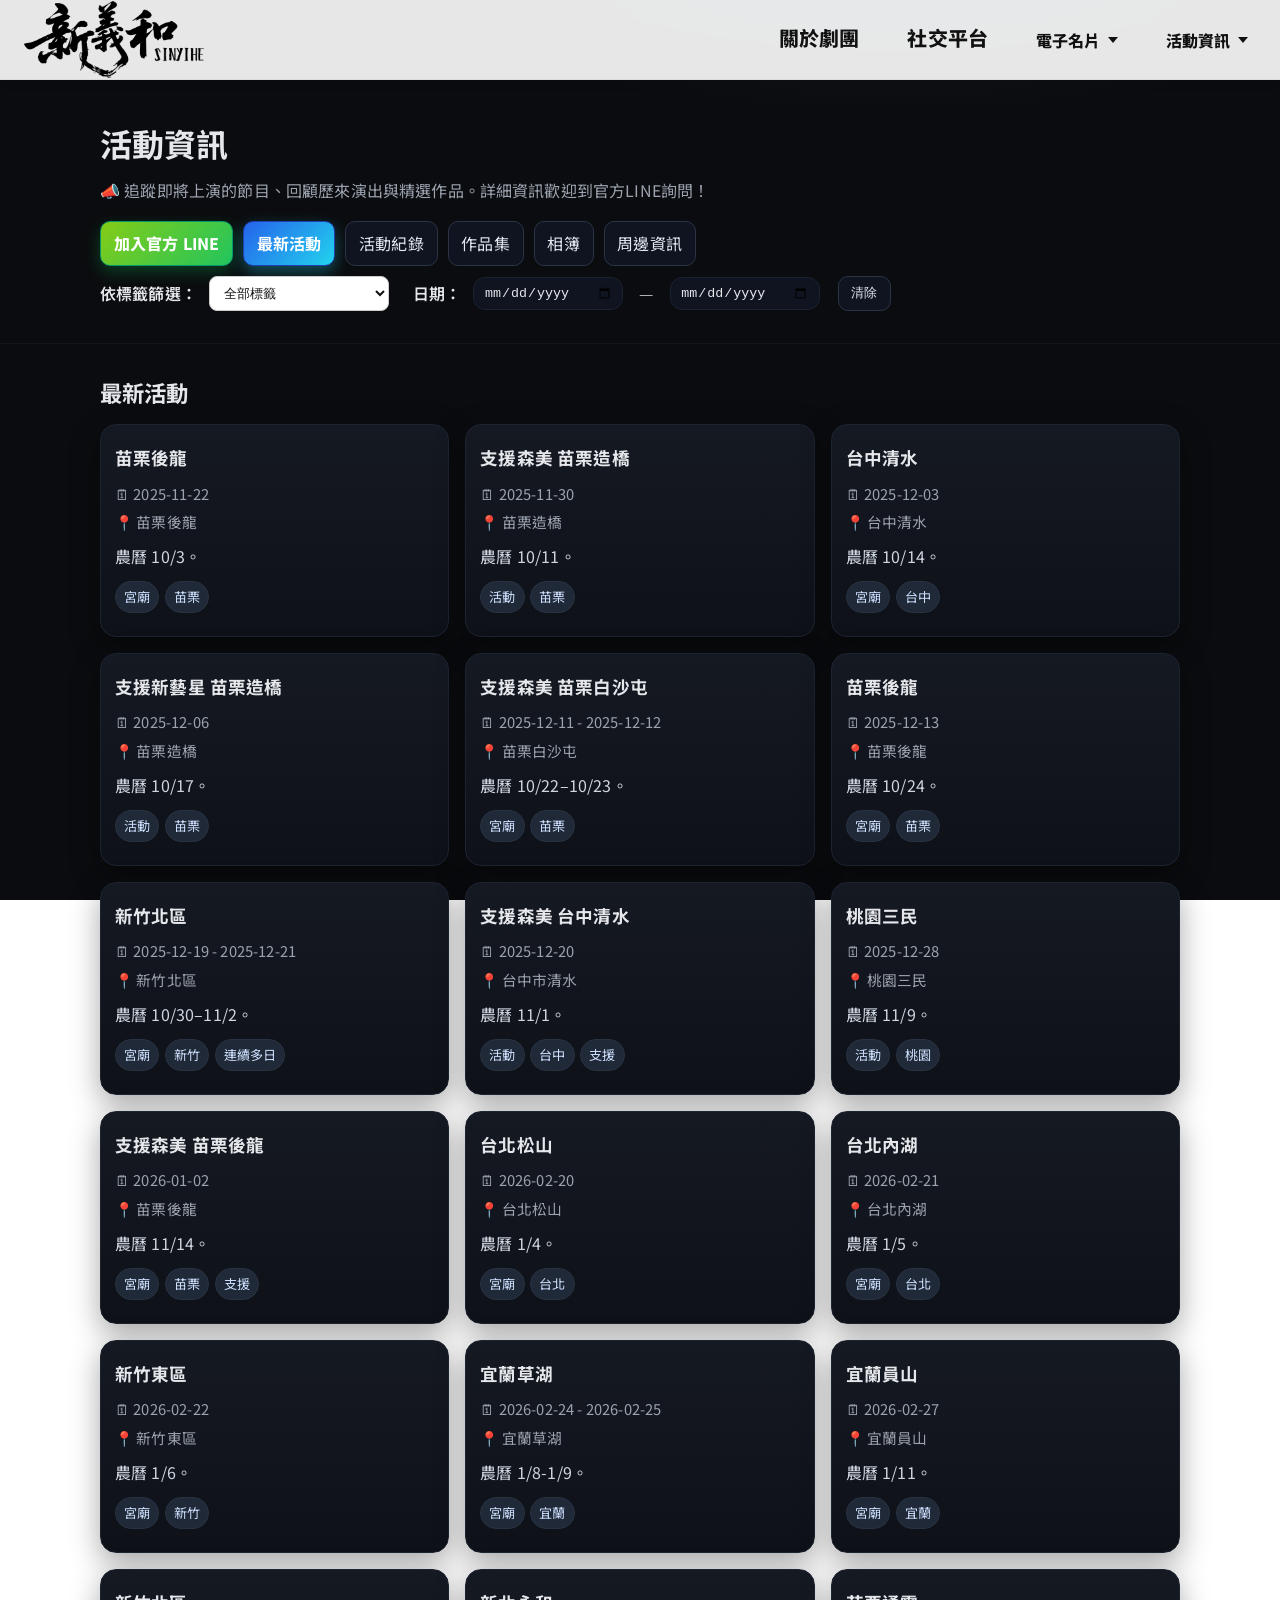
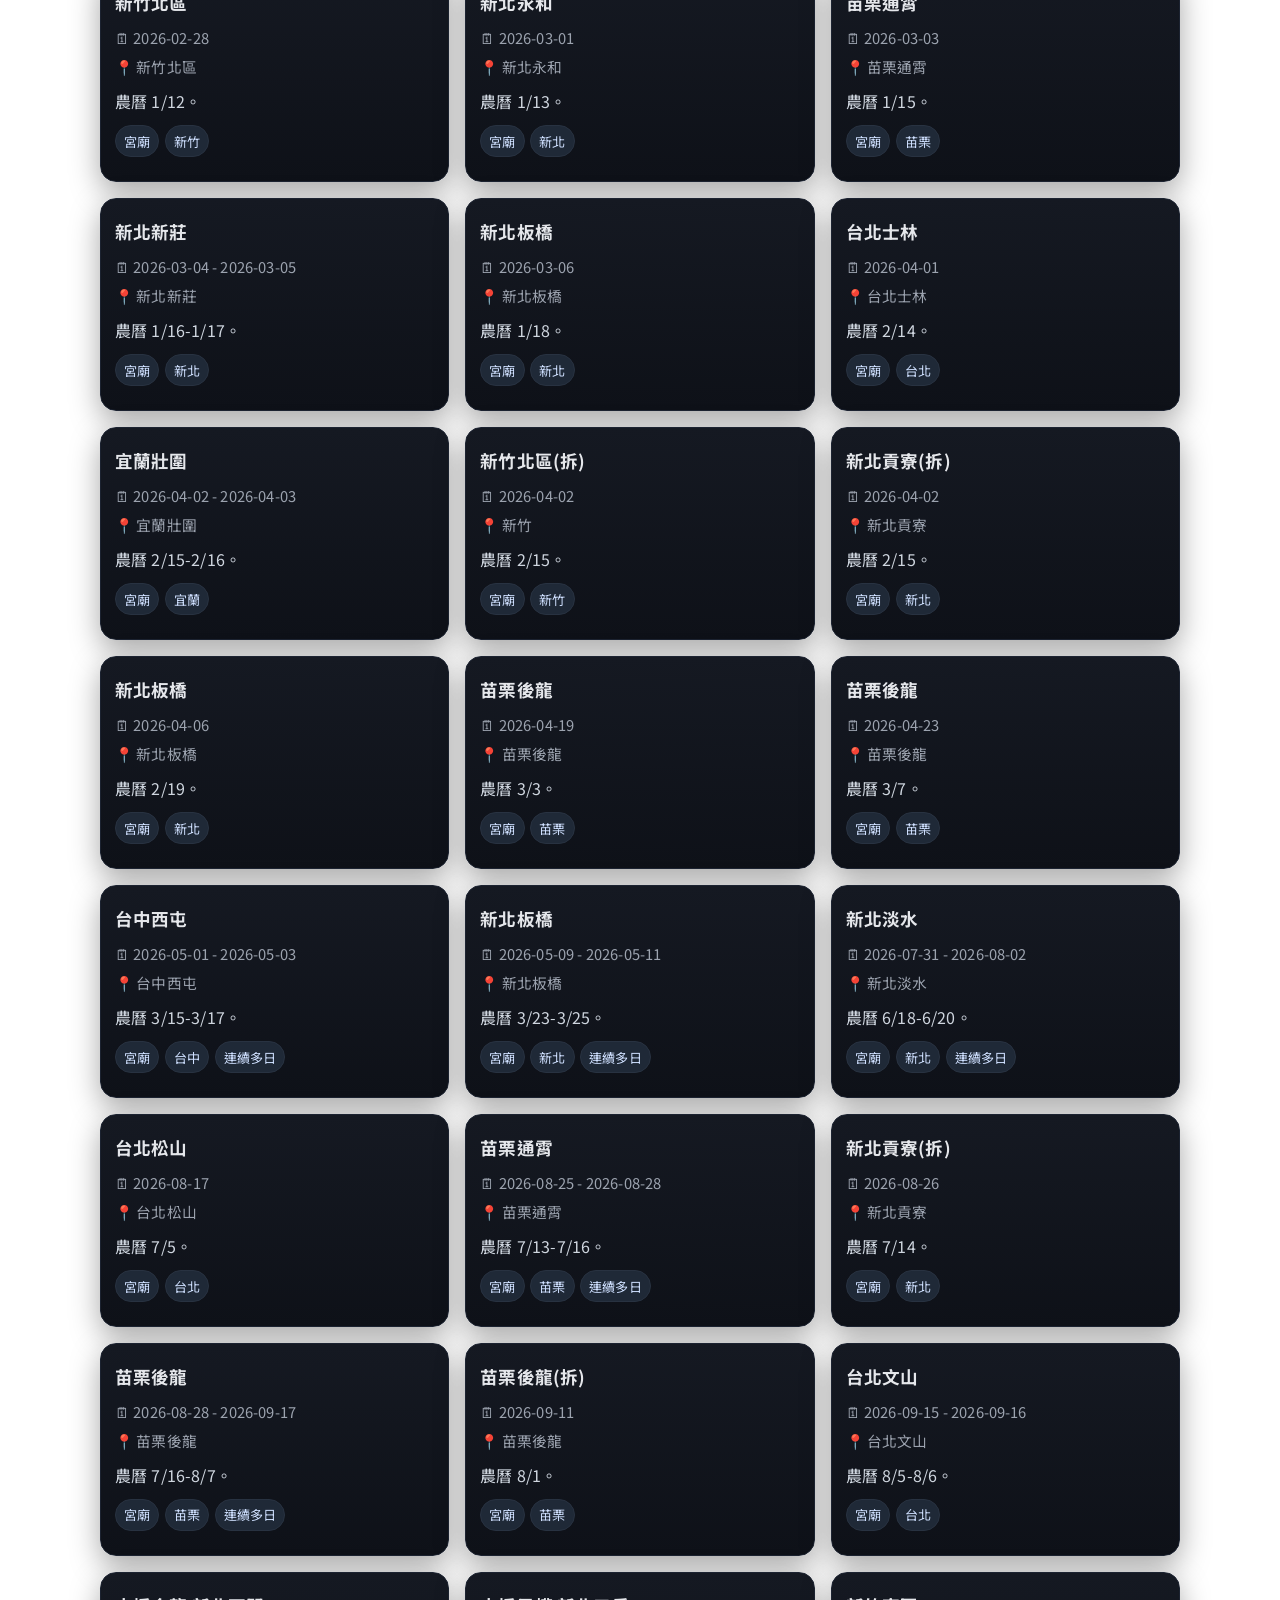
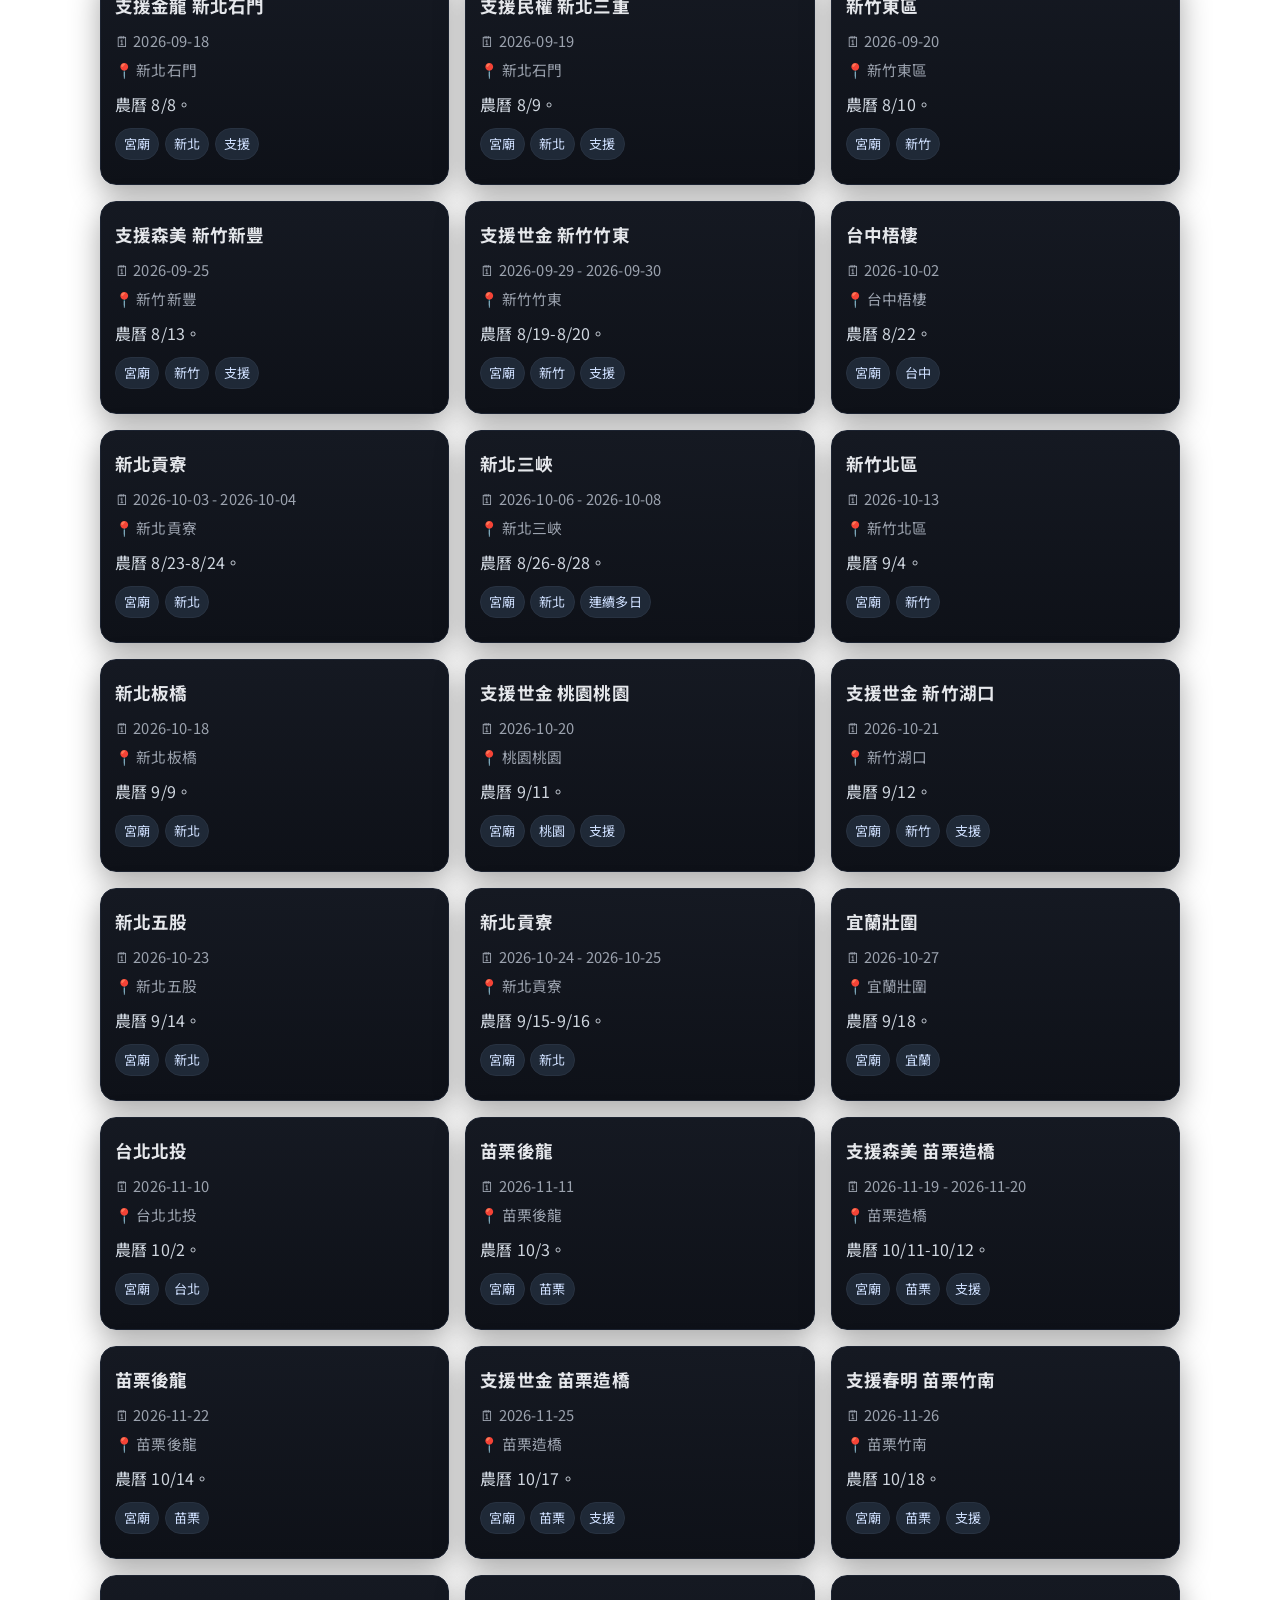
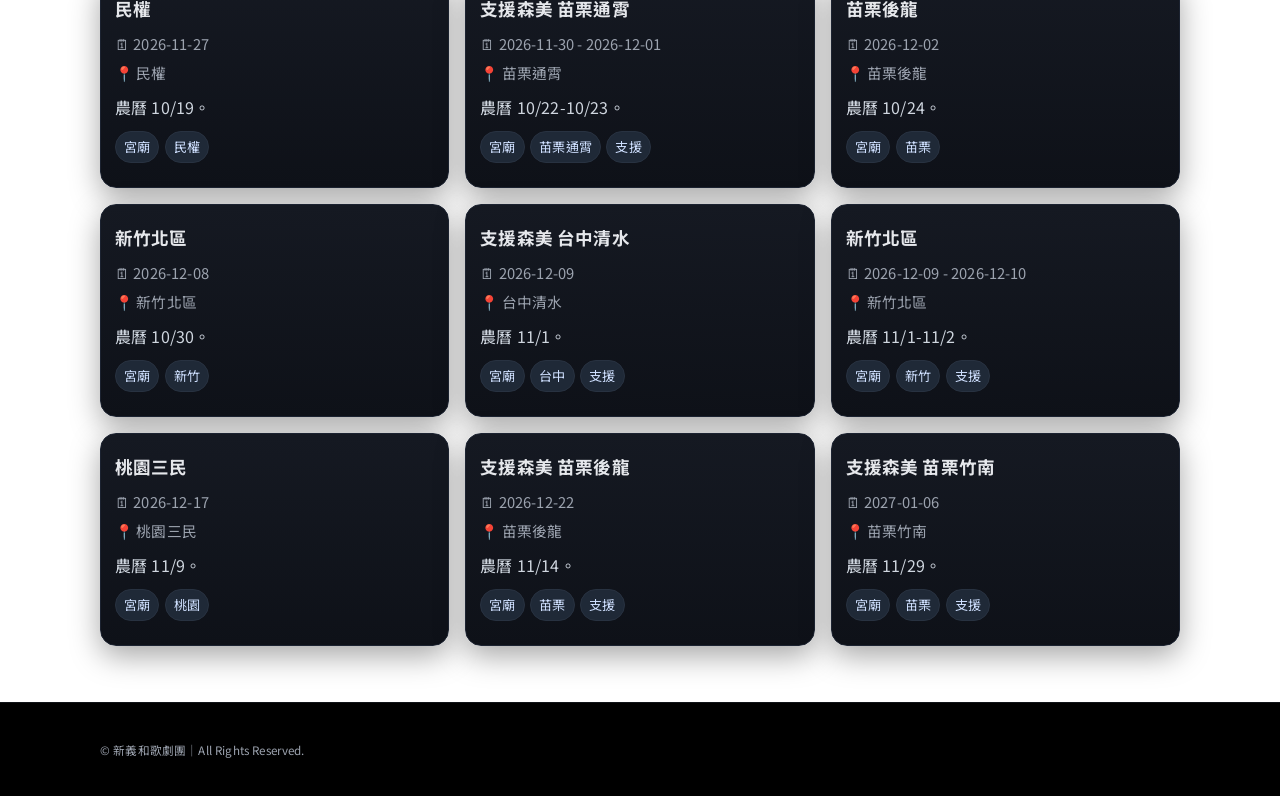
==== commit 4abecccd: "Update activities.html" ====
--- a/syh/activities.html
+++ b/syh/activities.html
@@ -166,34 +166,9 @@
     /* ============== 0) 範例資料（先這樣放，之後換成你的真實資料） ============== */
     const events = [
       /* ---------- 九月（對應國曆 10–11 月） ---------- */
-      {
-        id: "u-20251103-wugu-shanan",
-        title: "新北五股",
-        dateStart: "2025-11-03",
-        location: "新北五股",
-        tags: ["宮廟","新北"],
-        summary: "農曆 9/14。",
-        type: "upcoming"
-      },
-      {
-        id: "u-20251104-05-hemei-baoan",
-        title: "新北和美",
-        dateStart: "2025-11-04",
-        dateEnd:   "2025-11-05",
-        location: "新北和美",
-        tags: ["宮廟","新北"],
-        summary: "農曆 9/15–9/16。",
-        type: "upcoming"
-      },
-      {
-        id: "u-20251107-yilan-zhuangwei",
-        title: "宜蘭壯圍",
-        dateStart: "2025-11-07",
-        location: "宜蘭壯圍",
-        tags: ["活動","宜蘭"],
-        summary: "農曆 9/18。",
-        type: "upcoming"
-      },
+      
+      
+      
       /* ---------- 十月（對應國曆 11–12 月） ---------- */
       {
         id: "u-20251122-huitian",
@@ -818,6 +793,34 @@
         type: "upcoming"
       },
       /* ============== 歷史活動 ============= */
+        {
+          id: "h-20251107-yilan-zhuangwei",
+          title: "宜蘭壯圍",
+          dateStart: "2025-11-07",
+          location: "宜蘭壯圍",
+          tags: ["活動","宜蘭"],
+          summary: "農曆 9/18。",
+          type: "past"
+        },
+        {
+          id: "h-20251104-05-hemei-baoan",
+          title: "新北和美",
+          dateStart: "2025-11-04",
+          dateEnd:   "2025-11-05",
+          location: "新北和美",
+          tags: ["宮廟","新北"],
+          summary: "農曆 9/15–9/16。",
+          type: "past"
+        },
+        {
+          id: "h-20251103-wugu-shanan",
+          title: "新北五股",
+          dateStart: "2025-11-03",
+          location: "新北五股",
+          tags: ["宮廟","新北"],
+          summary: "農曆 9/14。",
+          type: "past"
+        },
        {
         id: "h-20251029-banqiao-shenqiu-fude",
         title: "新北板橋深秋",
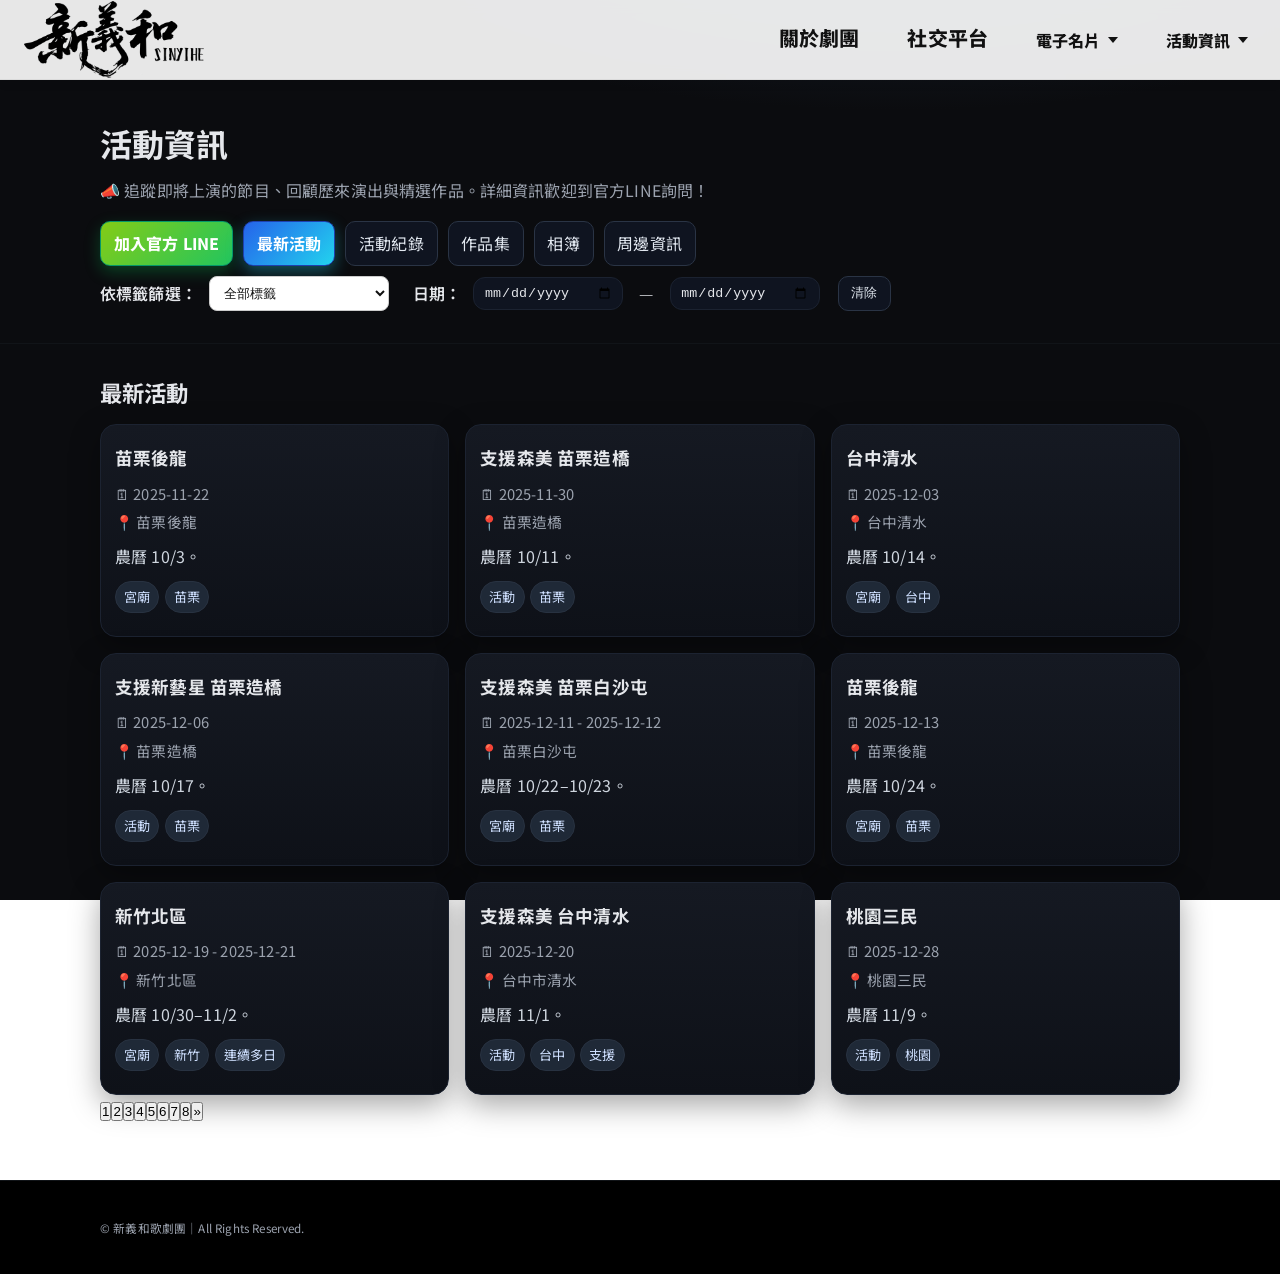
==== commit 68d808b0: "Update activities.html" ====
--- a/syh/activities.html
+++ b/syh/activities.html
@@ -118,30 +118,40 @@
     <section id="panel-latest" class="panel" role="region" aria-labelledby="tab-latest">
       <h2 id="tab-latest" class="panel-title">最新活動</h2>
       <div id="latestList" class="card-grid" aria-live="polite"></div>
+      <!-- ⬇️ 新增：最新活動的分頁條 -->
+      <div id="latestPagination" class="pagination" aria-label="最新活動頁數"></div>
       <div class="empty" id="latestEmpty" hidden>目前沒有即將舉辦的活動，敬請期待！</div>
     </section>
-
+    
     <section id="panel-history" class="panel" role="region" aria-labelledby="tab-history" hidden>
       <h2 id="tab-history" class="panel-title">活動紀錄</h2>
       <div id="historyList" class="timeline" aria-live="polite"></div>
+      <!-- ⬇️ 新增：活動紀錄的分頁條 -->
+      <div id="historyPagination" class="pagination" aria-label="活動紀錄頁數"></div>
       <div class="empty" id="historyEmpty" hidden>尚無活動紀錄。</div>
     </section>
-
+    
     <section id="panel-portfolio" class="panel" role="region" aria-labelledby="tab-portfolio" hidden>
       <h2 id="tab-portfolio" class="panel-title">作品集</h2>
       <div id="portfolioList" class="masonry" aria-live="polite"></div>
+      <!-- ⬇️ 新增：作品集的分頁條 -->
+      <div id="portfolioPagination" class="pagination" aria-label="作品集頁數"></div>
       <div class="empty" id="portfolioEmpty" hidden>尚未建立作品集項目。</div>
     </section>
-
+    
     <section id="panel-album" class="panel" role="region" aria-labelledby="tab-album" hidden>
       <h2 id="tab-album" class="panel-title">相簿</h2>
       <div id="albumList" class="masonry" aria-live="polite"></div>
+      <!-- ⬇️ 新增：相簿的分頁條 -->
+      <div id="albumPagination" class="pagination" aria-label="相簿頁數"></div>
       <div class="empty" id="albumEmpty" hidden>目前尚未建立相片集。</div>
     </section>
-
+    
     <section id="panel-peripheral" class="panel" role="region" aria-labelledby="tab-peripheral" hidden>
       <h2 id="tab-peripheral" class="panel-title">周邊資訊</h2>
       <div id="peripheralList" class="masonry" aria-live="polite"></div>
+      <!-- ⬇️ 新增：周邊的分頁條 -->
+      <div id="peripheralPagination" class="pagination" aria-label="周邊資訊頁數"></div>
       <div class="empty" id="peripheralEmpty" hidden>目前尚無周邊公告。</div>
     </section>
 
@@ -1450,8 +1460,25 @@
       </figure>`;
     }
 
-    /* ============== 3) 渲染（依 type 分頁，日期只排序不顯示時間） ============== */
+    /* ============== 3) 渲染＋分頁設定（依 type 分頁，日期只排序不顯示時間） ============== */
+    const PAGE_SIZE = {
+      latest: 9,      // 最新活動：一頁 9 筆（桌機剛好 3x3 卡片）
+      history: 10,    // 活動紀錄：一頁 10 筆
+      portfolio: 9,   // 作品集
+      album: 9,       // 相簿
+      peripheral: 9   // 周邊
+    };
+    
+    const currentPage = {
+      latest: 1,
+      history: 1,
+      portfolio: 1,
+      album: 1,
+      peripheral: 1,
+    };
+    
     const safeTime = iso => Number.isFinite(Date.parse(iso)) ? Date.parse(iso) : NaN;
+    
     function matchKeyword(e, kw) {
       if (!kw) return true;
       const hay = [e.title, e.location, e.city, e.summary, ...(e.tags || [])].join(" ").toLowerCase();
@@ -1461,7 +1488,7 @@
       if (!tag) return true;
       return (e.tags || []).includes(tag);
     }
-
+    
     // 解析 <input type="date"> 的值為時間戳
     function parseDateVal(v){
       const t = Date.parse(v);
@@ -1472,70 +1499,124 @@
     function matchDate(e, fromTs, toTs){
       const hasFrom = Number.isFinite(fromTs);
       const hasTo   = Number.isFinite(toTs);
-      if (!hasFrom && !hasTo) return true; // 沒有日期篩選 → 全通過
-    
-      const s = Date.parse(e.dateStart || "");
-      const ed= Date.parse(e.dateEnd   || "");
+    
+      const s  = Date.parse(e.dateStart || "");
+      const ed = Date.parse(e.dateEnd   || "");
       const hasS = Number.isFinite(s);
       const hasE = Number.isFinite(ed);
     
-      if (!hasS && !hasE) return false; // 這筆沒有日期 → 有日期條件時不顯示
-    
-      const start = hasS ? s : ed;          // 缺開始就用結束
-      const end   = hasE ? ed : start;      // 缺結束就用開始（單日）
-      return (!hasFrom || end   >= fromTs)  // 事件結束 >= 起日
-          && (!hasTo   || start <= toTs);   // 事件開始 <= 迄日
-    }
-    
-    function renderLatest(list, kw="", tag="", fromTs, toTs) {
+      if (!hasS && !hasE) return false;
+    
+      const start = hasS ? s : ed;
+      const end   = hasE ? ed : start;
+    
+      return (!hasFrom || end   >= fromTs) &&
+             (!hasTo   || start <= toTs);
+    }
+    
+    /* 共用：把資料切頁、更新列表＋分頁條 */
+    function updateListWithPagination(kind, data, listEl, pagerEl, htmlFn, emptyId) {
+      const emptyEl = document.getElementById(emptyId);
+      if (!listEl || !pagerEl || !emptyEl) return;
+    
+      if (!Array.isArray(data) || data.length === 0) {
+        listEl.innerHTML = "";
+        emptyEl.hidden = false;
+        pagerEl.innerHTML = "";
+        pagerEl.hidden = true;
+        return;
+      }
+    
+      emptyEl.hidden = true;
+    
+      const size = PAGE_SIZE[kind] || 10;
+      const totalPages = Math.ceil(data.length / size);
+    
+      let page = currentPage[kind] || 1;
+      if (page < 1) page = 1;
+      if (page > totalPages) page = totalPages;
+      currentPage[kind] = page;
+    
+      const start = (page - 1) * size;
+      const items = data.slice(start, start + size);
+      listEl.innerHTML = items.map(htmlFn).join("");
+    
+      if (totalPages <= 1) {
+        pagerEl.innerHTML = "";
+        pagerEl.hidden = true;
+        return;
+      }
+    
+      pagerEl.hidden = false;
+    
+      let html = "";
+    
+      if (page > 1) {
+        html += `<button class="page-btn" data-tab="${kind}" data-page="${page - 1}" aria-label="上一頁">&laquo;</button>`;
+      }
+    
+      for (let p = 1; p <= totalPages; p++) {
+        const active = p === page ? " is-active" : "";
+        const aria   = p === page ? ` aria-current="page"` : "";
+        html += `<button class="page-btn${active}" data-tab="${kind}" data-page="${p}"${aria}>${p}</button>`;
+      }
+    
+      if (page < totalPages) {
+        html += `<button class="page-btn" data-tab="${kind}" data-page="${page + 1}" aria-label="下一頁">&raquo;</button>`;
+      }
+    
+      pagerEl.innerHTML = html;
+    }
+    
+    function renderLatest(list, pager, kw = "", tag = "", fromTs, toTs) {
       const data = events
         .filter(e => (e.type || "").trim() === "upcoming")
         .filter(e => matchKeyword(e, kw) && matchTag(e, tag) && matchDate(e, fromTs, toTs))
-        .sort((a,b) => (Number.isFinite(safeTime(a.dateStart)) ? safeTime(a.dateStart) : Infinity)
-                    - (Number.isFinite(safeTime(b.dateStart)) ? safeTime(b.dateStart) : Infinity));
-      list.innerHTML = data.map(cardHTML).join("");
-      $("#latestEmpty").hidden = data.length !== 0;
-    }
-
-    function renderHistory(list, kw="", tag="", fromTs, toTs) {
+        .sort((a, b) =>
+          (Number.isFinite(safeTime(a.dateStart)) ? safeTime(a.dateStart) : Infinity) -
+          (Number.isFinite(safeTime(b.dateStart)) ? safeTime(b.dateStart) : Infinity)
+        );
+      updateListWithPagination("latest", data, list, pager, cardHTML, "latestEmpty");
+    }
+    
+    function renderHistory(list, pager, kw = "", tag = "", fromTs, toTs) {
       const data = events
         .filter(e => (e.type || "").trim() === "past")
         .filter(e => matchKeyword(e, kw) && matchTag(e, tag) && matchDate(e, fromTs, toTs))
-        .sort((a,b) => (Number.isFinite(safeTime(b.dateStart)) ? safeTime(b.dateStart) : -Infinity)
-                    - (Number.isFinite(safeTime(a.dateStart)) ? safeTime(a.dateStart) : -Infinity));
-      list.innerHTML = data.map(timelineHTML).join("");
-      $("#historyEmpty").hidden = data.length !== 0;
-    }
-
-    function renderPortfolio(list, kw="", tag="", fromTs, toTs) {
+        .sort((a, b) =>
+          (Number.isFinite(safeTime(b.dateStart)) ? safeTime(b.dateStart) : -Infinity) -
+          (Number.isFinite(safeTime(a.dateStart)) ? safeTime(a.dateStart) : -Infinity)
+        );
+      updateListWithPagination("history", data, list, pager, timelineHTML, "historyEmpty");
+    }
+    
+    function renderPortfolio(list, pager, kw = "", tag = "", fromTs, toTs) {
       const data = events
+        .map((e, i) => ({ ...e, _idx: i }))
         .filter(e => (e.type || "").trim() === "portfolio")
         .filter(e => matchKeyword(e, kw) && matchTag(e, tag) && matchDate(e, fromTs, toTs))
-        .sort((a,b) => (Number.isFinite(safeTime(b.dateStart)) ? safeTime(b.dateStart) : -Infinity)
-                    - (Number.isFinite(safeTime(a.dateStart)) ? safeTime(a.dateStart) : -Infinity));
-      list.innerHTML = data.map(portfolioHTML).join("");
-      $("#portfolioEmpty").hidden = data.length !== 0;
-    }
-
-    function renderAlbum(list, kw="", tag="", fromTs, toTs) {
+        .sort((a, b) => a._idx - b._idx);
+      updateListWithPagination("portfolio", data, list, pager, portfolioHTML, "portfolioEmpty");
+    }
+    
+    function renderAlbum(list, pager, kw = "", tag = "", fromTs, toTs) {
       const data = events
         .map((e, i) => ({ ...e, _idx: i }))
         .filter(e => (e.type || "").trim() === "album")
         .filter(e => matchKeyword(e, kw) && matchTag(e, tag) && matchDate(e, fromTs, toTs))
         .sort((a, b) => a._idx - b._idx);
-      list.innerHTML = data.map(albumHTML).join("");
-      $("#albumEmpty").hidden = data.length !== 0;
-    }
-
-    function renderPeripheral(list, kw="", tag="", fromTs, toTs) {
+      updateListWithPagination("album", data, list, pager, albumHTML, "albumEmpty");
+    }
+    
+    function renderPeripheral(list, pager, kw = "", tag = "", fromTs, toTs) {
       const data = events
-        .map((e,i)=>({...e,_idx:i}))
+        .map((e, i) => ({ ...e, _idx: i }))
         .filter(e => (e.type || "").trim() === "peripheral")
         .filter(e => matchKeyword(e, kw) && matchTag(e, tag) && matchDate(e, fromTs, toTs))
-        .sort((a,b)=>a._idx - b._idx);
-      list.innerHTML = data.map(peripheralHTML).join("");
-      document.getElementById("peripheralEmpty").hidden = data.length !== 0;
-    }
+        .sort((a, b) => a._idx - b._idx);
+      updateListWithPagination("peripheral", data, list, pager, peripheralHTML, "peripheralEmpty");
+    }
+
     /* ============== 4) 分頁切換（hash 路由） ============== */
     const panels = {
       latest: $("#panel-latest"),
@@ -1569,25 +1650,58 @@
       if (ae && !["search","tagFilter"].includes(ae.id)) ae.blur();
     }
 
-    function handleHashChange() {
-      const tab = (location.hash.replace("#","") || "latest");
-      switchTab(tab);
-    
+    function getFilterState() {
       const tagSel = document.getElementById('tagFilter');
       const tg = tagSel ? tagSel.value : "";
-      const kw = ""; // 我們已移除關鍵字輸入
-    
-      // 取得日期欄位並轉成時間戳
+      const kw = ""; // 目前沒有關鍵字搜尋
+    
       const fromEl = document.getElementById('dateFrom');
       const toEl   = document.getElementById('dateTo');
       const fromTs = fromEl ? parseDateVal(fromEl.value) : NaN;
       const toTs   = toEl   ? parseDateVal(toEl.value)   : NaN;
     
-      renderLatest(document.getElementById("latestList"),    kw, tg, fromTs, toTs);
-      renderHistory(document.getElementById("historyList"),  kw, tg, fromTs, toTs);
-      renderPortfolio(document.getElementById("portfolioList"), kw, tg, fromTs, toTs);
-      renderAlbum(document.getElementById("albumList"),      kw, tg, fromTs, toTs);
-      renderPeripheral(document.getElementById("peripheralList"), kw, tg, fromTs, toTs);
+      return { kw, tg, fromTs, toTs };
+    }
+    
+    function refreshLists() {
+      const { kw, tg, fromTs, toTs } = getFilterState();
+    
+      renderLatest(
+        document.getElementById("latestList"),
+        document.getElementById("latestPagination"),
+        kw, tg, fromTs, toTs
+      );
+      renderHistory(
+        document.getElementById("historyList"),
+        document.getElementById("historyPagination"),
+        kw, tg, fromTs, toTs
+      );
+      renderPortfolio(
+        document.getElementById("portfolioList"),
+        document.getElementById("portfolioPagination"),
+        kw, tg, fromTs, toTs
+      );
+      renderAlbum(
+        document.getElementById("albumList"),
+        document.getElementById("albumPagination"),
+        kw, tg, fromTs, toTs
+      );
+      renderPeripheral(
+        document.getElementById("peripheralList"),
+        document.getElementById("peripheralPagination"),
+        kw, tg, fromTs, toTs
+      );
+    }
+    
+    function handleHashChange(ev) {
+      // 如果是標籤或日期「change」事件 → 重設所有分頁回第 1 頁
+      if (ev && ev.type === "change") {
+        Object.keys(currentPage).forEach(k => { currentPage[k] = 1; });
+      }
+    
+      const tab = (location.hash.replace("#","") || "latest");
+      switchTab(tab);
+      refreshLists();
     }
 
     /* ============== 5) 詳情 Modal ============== */
@@ -1775,9 +1889,23 @@
       const inDialog = ev.clientX >= rect.left && ev.clientX <= rect.right && ev.clientY >= rect.top && ev.clientY <= rect.bottom;
       if (!inDialog) dialog.close();
     });
+    // 分頁按鈕 click：更新 currentPage + 重繪列表
     document.body.addEventListener("click", (ev) => {
-      const btn = ev.target.closest("[data-detail]");
-      if (btn) openDetail(btn.getAttribute("data-detail"));
+      const btn = ev.target.closest(".page-btn");
+      if (!btn) return;
+    
+      const tab  = btn.dataset.tab || "latest";
+      const page = parseInt(btn.dataset.page || "1", 10);
+      if (!page || !currentPage[tab]) return;
+    
+      currentPage[tab] = page;
+      refreshLists();
+    
+      // 可選：捲回該分頁的上方，避免卡在中間
+      const panel = panels[tab];
+      if (panel && typeof panel.scrollIntoView === "function") {
+        panel.scrollIntoView({ behavior: "smooth", block: "start" });
+      }
     });
 
     /* ============== 6) 搜尋與標籤事件 ============== */
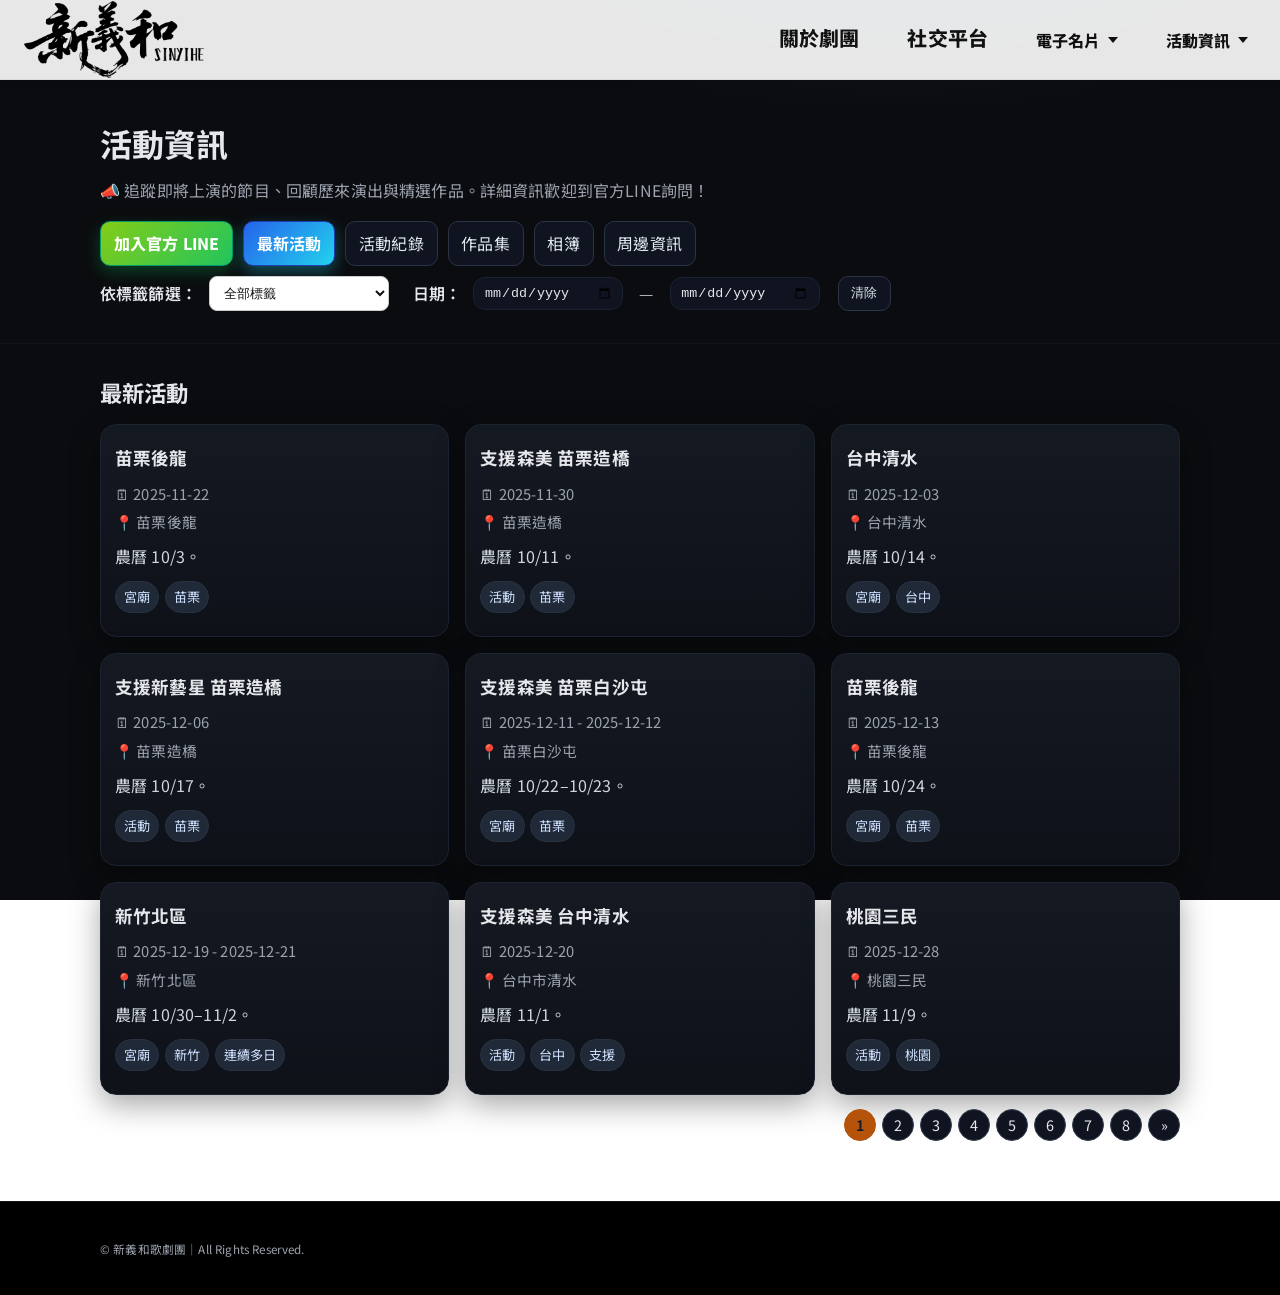
==== commit ea85172a: "Update activities.html" ====
--- a/syh/activities.html
+++ b/syh/activities.html
@@ -1500,16 +1500,21 @@
       const hasFrom = Number.isFinite(fromTs);
       const hasTo   = Number.isFinite(toTs);
     
+      // ✅ 1) 如果「沒有選任何日期篩選」→ 全部都通過
+      if (!hasFrom && !hasTo) return true;
+    
       const s  = Date.parse(e.dateStart || "");
       const ed = Date.parse(e.dateEnd   || "");
       const hasS = Number.isFinite(s);
       const hasE = Number.isFinite(ed);
     
-      if (!hasS && !hasE) return false;
+      // ✅ 2) event 本身沒有日期（像相簿、周邊）→ 不跟日期玩，照樣顯示
+      if (!hasS && !hasE) return true;
     
       const start = hasS ? s : ed;
       const end   = hasE ? ed : start;
     
+      // ✅ 3) 有日期的才按照區間判斷
       return (!hasFrom || end   >= fromTs) &&
              (!hasTo   || start <= toTs);
     }
--- a/syh/activities.css
+++ b/syh/activities.css
@@ -281,3 +281,45 @@
 .filter-row select option { 
   color: #111; 
 }
+
+/* Pagination */
+.pagination{
+  margin: 14px 0 4px;
+  display:flex;
+  flex-wrap:wrap;
+  gap:6px;
+  align-items:center;
+  justify-content:flex-end;
+  font-size:.9rem;
+}
+
+.page-btn{
+  min-width: 2rem;
+  height: 2rem;
+  padding:0 .5rem;
+  border-radius:999px;
+  border:1px solid var(--ring);
+  background:#0f1420;
+  color:var(--text);
+  cursor:pointer;
+  font:inherit;
+  display:inline-flex;
+  align-items:center;
+  justify-content:center;
+  transition:.15s;
+}
+.page-btn:hover{
+  border-color:#4b5563;
+  background:#131a27;
+}
+.page-btn.is-active{
+  background:var(--accent);
+  border-color:var(--accent);
+  color:#111827;
+  font-weight:600;
+}
+.page-btn[disabled]{
+  opacity:.4;
+  cursor:default;
+}
+
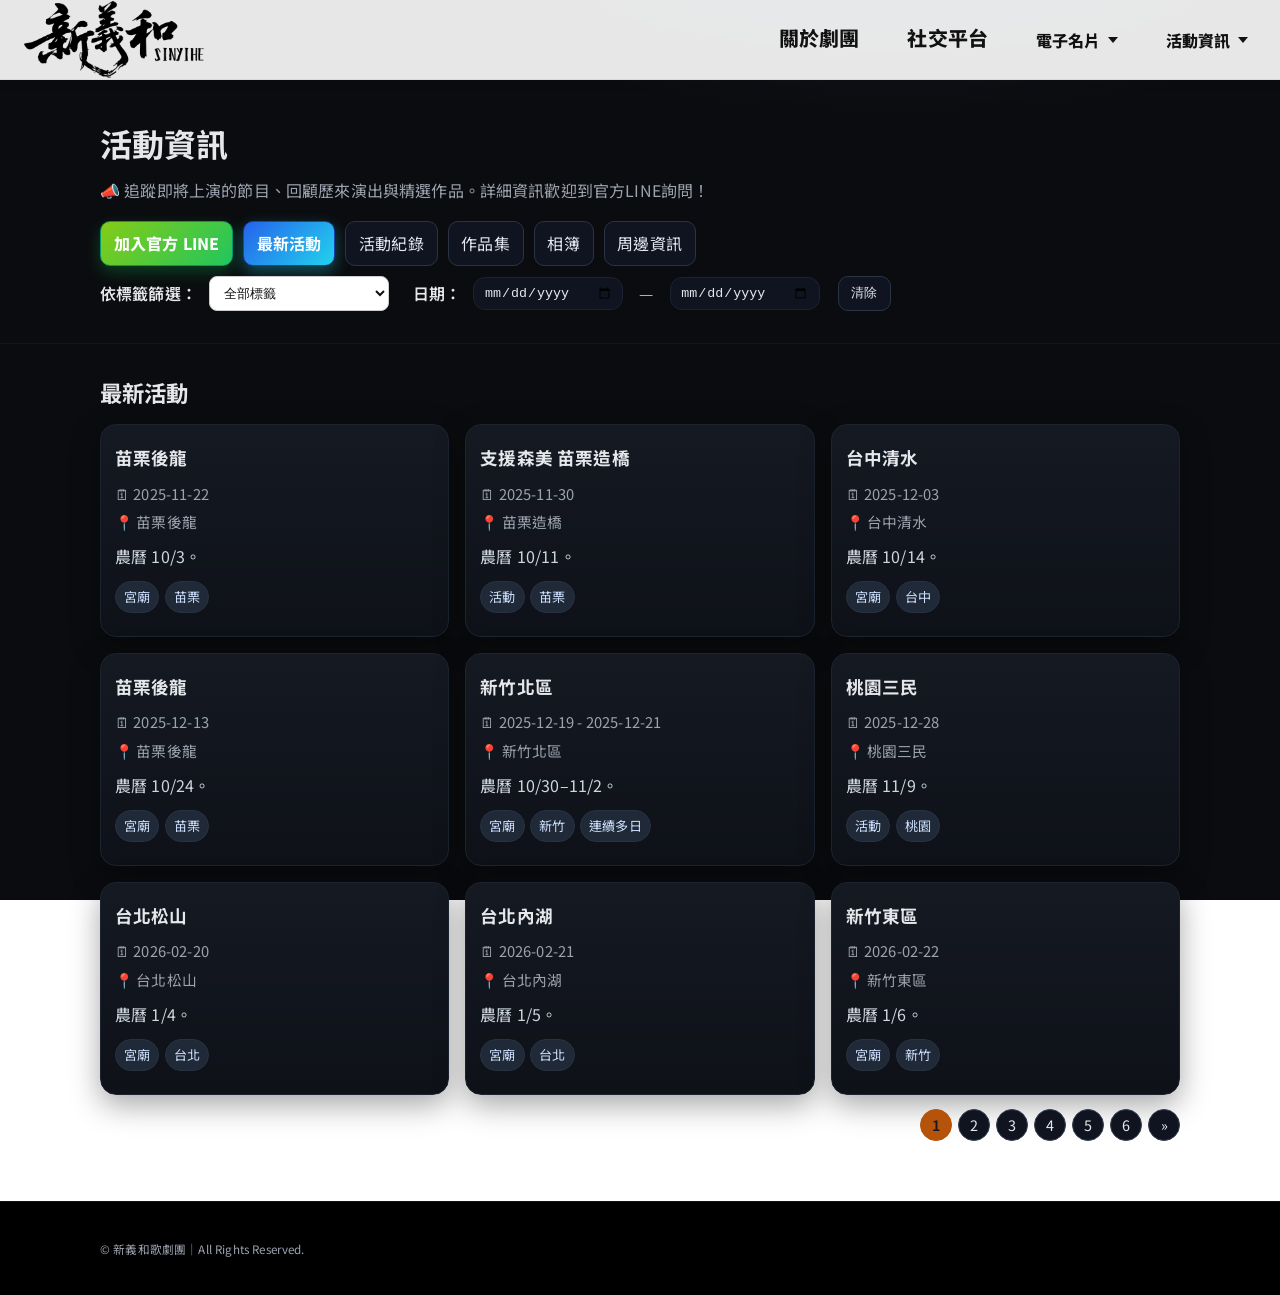
==== commit fb876b8d: "Update activities.html" ====
--- a/syh/activities.html
+++ b/syh/activities.html
@@ -208,25 +208,6 @@
         type: "upcoming"
       },
       {
-        id: "u-20251206-zaoqiao-shijjn",
-        title: "支援新藝星 苗栗造橋",
-        dateStart: "2025-12-06",
-        location: "苗栗造橋",
-        tags: ["活動","苗栗"],
-        summary: "農曆 10/17。",
-        type: "upcoming"
-      },
-      {
-        id: "u-20251211-12-xingan-senmei",
-        title: "支援森美 苗栗白沙屯",
-        dateStart: "2025-12-11",
-        dateEnd:   "2025-12-12",
-        location: "苗栗白沙屯",
-        tags: ["宮廟","苗栗"],
-        summary: "農曆 10/22–10/23。",
-        type: "upcoming"
-      },
-      {
         id: "u-20251213-houlong-ziyun-shangdi",
         title: "苗栗後龍",
         dateStart: "2025-12-13",
@@ -247,30 +228,12 @@
       },
       /* ---------- 十一月（對應國曆 12 月與次年 1 月） ---------- */
       {
-        id: "u-20251220-qingshui-senmei",
-        title: "支援森美 台中清水",
-        dateStart: "2025-12-20",
-        location: "台中市清水",
-        tags: ["活動","台中","支援"],
-        summary: "農曆 11/1。",
-        type: "upcoming"
-      },
-      {
         id: "u-20251228-sanmin",
         title: "桃園三民",
         dateStart: "2025-12-28",
         location: "桃園三民",
         tags: ["活動","桃園"],
         summary: "農曆 11/9。",
-        type: "upcoming"
-      },
-      {
-        id: "u-20260102-houlong-baixing-senmei",
-        title: "支援森美 苗栗後龍",
-        dateStart: "2026-01-02",
-        location: "苗栗後龍",
-        tags: ["宮廟","苗栗","支援"],
-        summary: "農曆 11/14。",
         type: "upcoming"
       },
       /* ---------- 一月（對應國曆 2-3 月） ---------- */
@@ -523,49 +486,12 @@
         type: "upcoming"
       },
       {
-        id: "u-20260918",
-        title: "支援金龍 新北石門",
-        dateStart: "2026-09-18",
-        location: "新北石門",
-        tags: ["宮廟","新北","支援"],
-        summary: "農曆 8/8。",
-        type: "upcoming"
-      },
-      {
-        id: "u-20260919",
-        title: "支援民權 新北三重",
-        dateStart: "2026-09-19",
-        location: "新北石門",
-        tags: ["宮廟","新北","支援"],
-        summary: "農曆 8/9。",
-        type: "upcoming"
-      },
-      {
         id: "u-20260920",
         title: "新竹東區",
         dateStart: "2026-09-20",
         location: "新竹東區",
         tags: ["宮廟","新竹"],
         summary: "農曆 8/10。",
-        type: "upcoming"
-      },
-      {
-        id: "u-20260925",
-        title: "支援森美 新竹新豐",
-        dateStart: "2026-09-25",
-        location: "新竹新豐",
-        tags: ["宮廟","新竹","支援"],
-        summary: "農曆 8/13。",
-        type: "upcoming"
-      },
-      {
-        id: "u-20260929-20260930",
-        title: "支援世金 新竹竹東",
-        dateStart: "2026-09-29",
-        dateEnd:   "2026-09-30",
-        location: "新竹竹東",
-        tags: ["宮廟","新竹","支援"],
-        summary: "農曆 8/19-8/20。",
         type: "upcoming"
       },
       {
@@ -617,24 +543,6 @@
         type: "upcoming"
       },
       {
-        id: "u-20261020",
-        title: "支援世金 桃園桃園",
-        dateStart: "2026-10-20",
-        location: "桃園桃園",
-        tags: ["宮廟","桃園","支援"],
-        summary: "農曆 9/11。",
-        type: "upcoming"
-      },
-      {
-        id: "u-20261021",
-        title: "支援世金 新竹湖口",
-        dateStart: "2026-10-21",
-        location: "新竹湖口",
-        tags: ["宮廟","新竹","支援"],
-        summary: "農曆 9/12。",
-        type: "upcoming"
-      },
-      {
         id: "u-20261023",
         title: "新北五股",
         dateStart: "2026-10-23",
@@ -682,16 +590,6 @@
         type: "upcoming"
       },
       {
-        id: "u-20261119-20261120",
-        title: "支援森美 苗栗造橋",
-        dateStart: "2026-11-19",
-        dateEnd:   "2026-11-20",
-        location: "苗栗造橋",
-        tags: ["宮廟","苗栗","支援"],
-        summary: "農曆 10/11-10/12。",
-        type: "upcoming"
-      },
-      {
         id: "u-20261122",
         title: "苗栗後龍",
         dateStart: "2026-11-22",
@@ -701,24 +599,6 @@
         type: "upcoming"
       },
       {
-        id: "u-20261125",
-        title: "支援世金 苗栗造橋",
-        dateStart: "2026-11-25",
-        location: "苗栗造橋",
-        tags: ["宮廟","苗栗","支援"],
-        summary: "農曆 10/17。",
-        type: "upcoming"
-      },
-      {
-        id: "u-20261126",
-        title: "支援春明 苗栗竹南",
-        dateStart: "2026-11-26",
-        location: "苗栗竹南",
-        tags: ["宮廟","苗栗","支援"],
-        summary: "農曆 10/18。",
-        type: "upcoming"
-      },
-      {
         id: "u-20261127",
         title: "民權",
         dateStart: "2026-11-27",
@@ -728,16 +608,6 @@
         type: "upcoming"
       },
       {
-        id: "u-20261130-20261201",
-        title: "支援森美 苗栗通霄",
-        dateStart: "2026-11-30",
-        dateEnd:   "2026-12-01",
-        location: "苗栗通霄",
-        tags: ["宮廟","苗栗通霄","支援"],
-        summary: "農曆 10/22-10/23。",
-        type: "upcoming"
-      },
-      {
         id: "u-20261202",
         title: "苗栗後龍",
         dateStart: "2026-12-02",
@@ -756,15 +626,6 @@
         type: "upcoming"
       },
       /* ---------- 十一月（對應國曆 12 月） ---------- */
-      {
-        id: "u-20261209",
-        title: "支援森美 台中清水",
-        dateStart: "2026-12-09",
-        location: "台中清水",
-        tags: ["宮廟","台中","支援"],
-        summary: "農曆 11/1。",
-        type: "upcoming"
-      },
       {
         id: "u-20261209-20261210",
         title: "新竹北區",
@@ -782,24 +643,6 @@
         location: "桃園三民",
         tags: ["宮廟","桃園"],
         summary: "農曆 11/9。",
-        type: "upcoming"
-      },
-      {
-        id: "u-20261222",
-        title: "支援森美 苗栗後龍",
-        dateStart: "2026-12-22",
-        location: "苗栗後龍",
-        tags: ["宮廟","苗栗","支援"],
-        summary: "農曆 11/14。",
-        type: "upcoming"
-      },
-      {
-        id: "u-20270106",
-        title: "支援森美 苗栗竹南",
-        dateStart: "2027-01-06",
-        location: "苗栗竹南",
-        tags: ["宮廟","苗栗","支援"],
-        summary: "農曆 11/29。",
         type: "upcoming"
       },
       /* ============== 歷史活動 ============= */
@@ -841,15 +684,6 @@
         type: "past"
       },
       {
-        id: "h-20251031-taoyuan-yushan-street",
-        title: "支援新藝星 桃園玉山街",
-        dateStart: "2025-10-31",
-        location: "桃園市玉山街",
-        tags: ["活動","支援","桃園"],
-        summary: "農曆 9/11。",
-        type: "past"
-      },
-      {
         id: "h-20251024-hsinchu-wangxiansheng",
         title: "新竹",
         dateStart: "2025-10-24",
@@ -898,49 +732,12 @@
         type: "past"
       },
       {
-        id: "h-20251010-11-zhudong-ronghua-fude",
-        title: "支援新藝星 新竹竹東榮華",
-        dateStart: "2025-10-10",
-        dateEnd:   "2025-10-11",
-        location: "新竹竹東榮華",
-        tags: ["宮廟","支援","新竹"],
-        summary: "農曆 8/19–8/20。",
-        type: "past"
-      },
-      {
-        id: "h-20251004-xinfeng-senmei",
-        title: "支援森美 新竹新豐",
-        dateStart: "2025-10-04",
-        location: "新竹新豐",
-        tags: ["活動","支援","新竹"],
-        summary: "農曆 8/13。",
-        type: "past"
-      },
-      {
         id: "h-2025-10-01",
         title: "新竹文華",
         dateStart: "2025-10-01",
         location: "新竹文華",
         tags: ["宮廟","新竹"],
         summary: "農曆 8/10。",
-        type: "past"
-      },
-      {
-        id: "h-2025-09-30",
-        title: "支援民權 新北三重",
-        dateStart: "2025-09-30",
-        location: "三重",
-        tags: ["宮廟","支援","新北"],
-        summary: "農曆 8/9。",
-        type: "past"
-      },
-      {
-        id: "h-2025-09-29",
-        title: "支援金龍 新北石門",
-        dateStart: "2025-09-29",
-        location: "石門",
-        tags: ["宮廟","支援","新北"],
-        summary: "農曆 8/8。",
         type: "past"
       },
       {
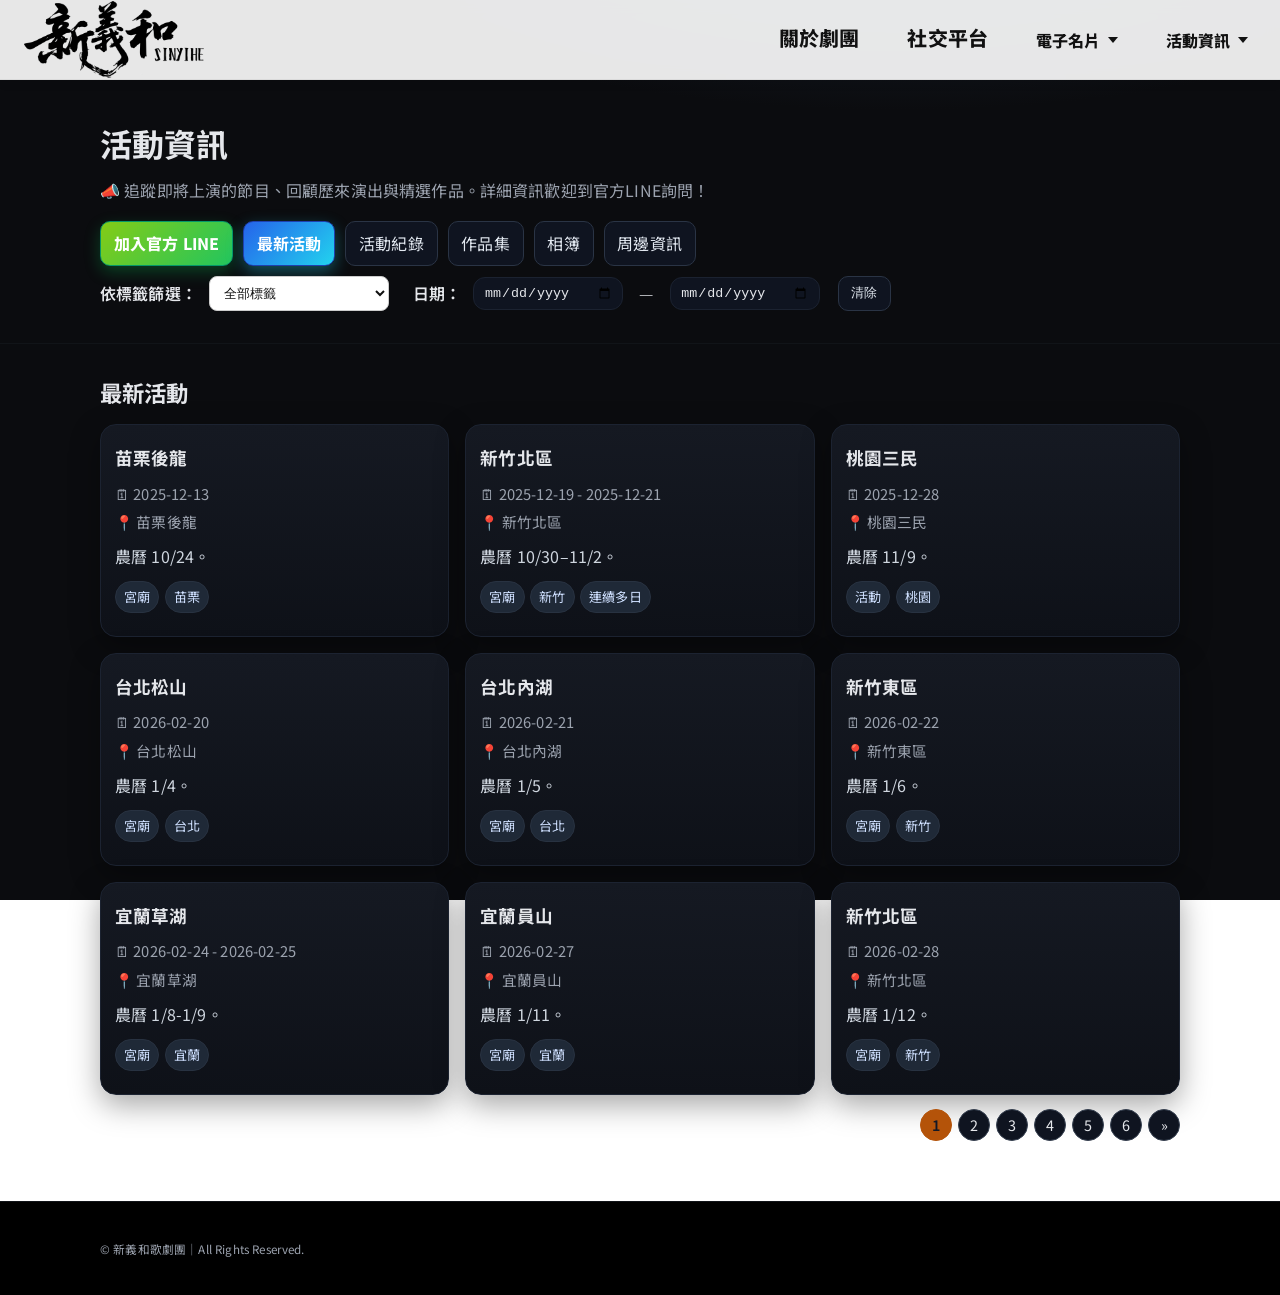
==== commit b235cda9: "Update activities.html" ====
--- a/syh/activities.html
+++ b/syh/activities.html
@@ -175,38 +175,6 @@
   <script>
     /* ============== 0) 範例資料（先這樣放，之後換成你的真實資料） ============== */
     const events = [
-      /* ---------- 九月（對應國曆 10–11 月） ---------- */
-      
-      
-      
-      /* ---------- 十月（對應國曆 11–12 月） ---------- */
-      {
-        id: "u-20251122-huitian",
-        title: "苗栗後龍",
-        dateStart: "2025-11-22",
-        location: "苗栗後龍",
-        tags: ["宮廟","苗栗"],
-        summary: "農曆 10/3。",
-        type: "upcoming"
-      },
-      {
-        id: "u-20251130-tanwen-senmei",
-        title: "支援森美 苗栗造橋",
-        dateStart: "2025-11-30",
-        location: "苗栗造橋",
-        tags: ["活動","苗栗"],
-        summary: "農曆 10/11。",
-        type: "upcoming"
-      },
-      {
-        id: "u-20251203-nanqing",
-        title: "台中清水",
-        dateStart: "2025-12-03",
-        location: "台中清水",
-        tags: ["宮廟","台中"],
-        summary: "農曆 10/14。",
-        type: "upcoming"
-      },
       {
         id: "u-20251213-houlong-ziyun-shangdi",
         title: "苗栗後龍",
@@ -646,6 +614,33 @@
         type: "upcoming"
       },
       /* ============== 歷史活動 ============= */
+      {
+        id: "h-20251122-huitian",
+        title: "苗栗後龍",
+        dateStart: "2025-11-22",
+        location: "苗栗後龍",
+        tags: ["宮廟","苗栗"],
+        summary: "農曆 10/3。",
+        type: "past"
+      },
+      {
+        id: "h-20251130-tanwen-senmei",
+        title: "支援森美 苗栗造橋",
+        dateStart: "2025-11-30",
+        location: "苗栗造橋",
+        tags: ["活動","苗栗"],
+        summary: "農曆 10/11。",
+        type: "past"
+      },
+      {
+        id: "h-20251203-nanqing",
+        title: "台中清水",
+        dateStart: "2025-12-03",
+        location: "台中清水",
+        tags: ["宮廟","台中"],
+        summary: "農曆 10/14。",
+        type: "past"
+      },
         {
           id: "h-20251107-yilan-zhuangwei",
           title: "宜蘭壯圍",
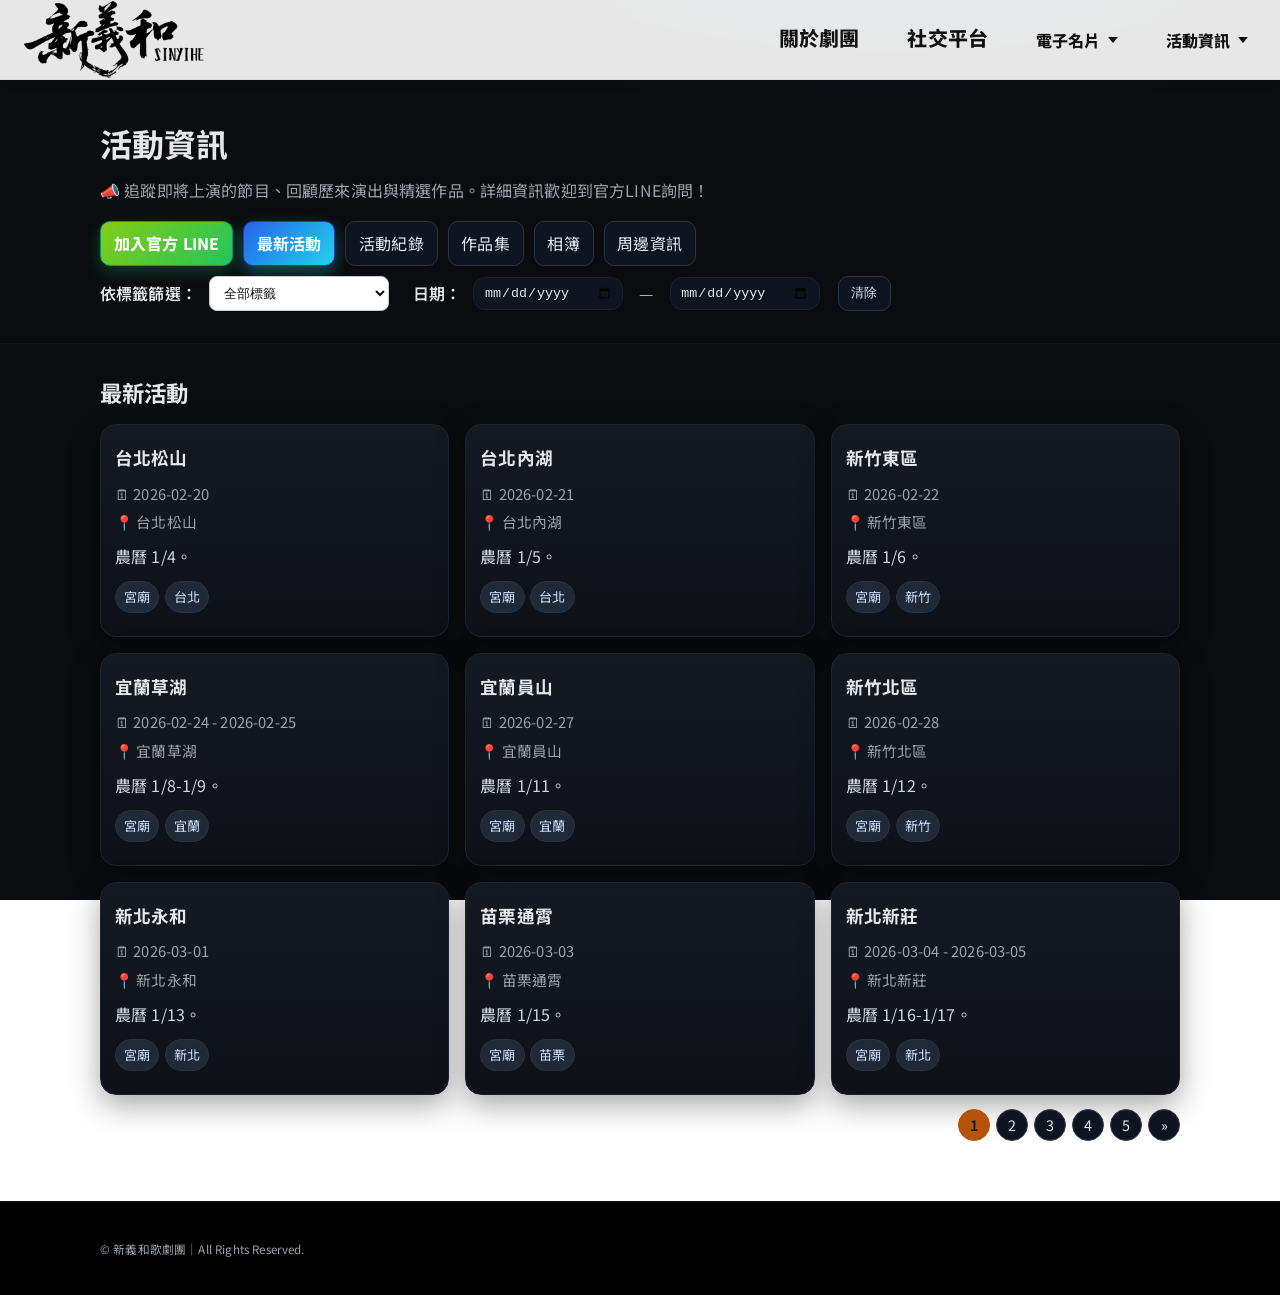
==== commit 9f4bfb94: "Update activities.html" ====
--- a/syh/activities.html
+++ b/syh/activities.html
@@ -58,7 +58,7 @@
           <li><a role="menuitem" href="card_jiangminchen.html">江敏琛(團長)</a></li>
           <li><a role="menuitem" href="card_jiangjun.html">江軍(副團長)</a></li>
           <li><a role="menuitem" href="card_zhengyuxiang.html">鄭聿翔(總務)</a></li>
-          <li><a role="menuitem" href="card_linyiyan.html">林羿妍(行銷公關總監)</a></li>
+          <li><a role="menuitem" href="card_linyiyan.html">林羿妍(行銷總監)</a></li>
         </ul>
       </li>
 
@@ -175,35 +175,6 @@
   <script>
     /* ============== 0) 範例資料（先這樣放，之後換成你的真實資料） ============== */
     const events = [
-      {
-        id: "u-20251213-houlong-ziyun-shangdi",
-        title: "苗栗後龍",
-        dateStart: "2025-12-13",
-        location: "苗栗後龍",
-        tags: ["宮廟","苗栗"],
-        summary: "農曆 10/24。",
-        type: "upcoming"
-      },
-      {
-        id: "u-20251219-21-hsinchu-75",
-        title: "新竹北區",
-        dateStart: "2025-12-19",
-        dateEnd:   "2025-12-21",
-        location: "新竹北區",
-        tags: ["宮廟","新竹","連續多日"],
-        summary: "農曆 10/30–11/2。",
-        type: "upcoming"
-      },
-      /* ---------- 十一月（對應國曆 12 月與次年 1 月） ---------- */
-      {
-        id: "u-20251228-sanmin",
-        title: "桃園三民",
-        dateStart: "2025-12-28",
-        location: "桃園三民",
-        tags: ["活動","桃園"],
-        summary: "農曆 11/9。",
-        type: "upcoming"
-      },
       /* ---------- 一月（對應國曆 2-3 月） ---------- */
       {
         id: "u-20260220",
@@ -614,6 +585,35 @@
         type: "upcoming"
       },
       /* ============== 歷史活動 ============= */
+      {
+        id: "h-20251213-houlong-ziyun-shangdi",
+        title: "苗栗後龍",
+        dateStart: "2025-12-13",
+        location: "苗栗後龍",
+        tags: ["宮廟","苗栗"],
+        summary: "農曆 10/24。",
+        type: "past"
+      },
+      {
+        id: "h-20251219-21-hsinchu-75",
+        title: "新竹北區",
+        dateStart: "2025-12-19",
+        dateEnd:   "2025-12-21",
+        location: "新竹北區",
+        tags: ["宮廟","新竹","連續多日"],
+        summary: "農曆 10/30–11/2。",
+        type: "past"
+      },
+      /* ---------- 十一月（對應國曆 12 月與次年 1 月） ---------- */
+      {
+        id: "h-20251228-sanmin",
+        title: "桃園三民",
+        dateStart: "2025-12-28",
+        location: "桃園三民",
+        tags: ["活動","桃園"],
+        summary: "農曆 11/9。",
+        type: "past"
+      },
       {
         id: "h-20251122-huitian",
         title: "苗栗後龍",
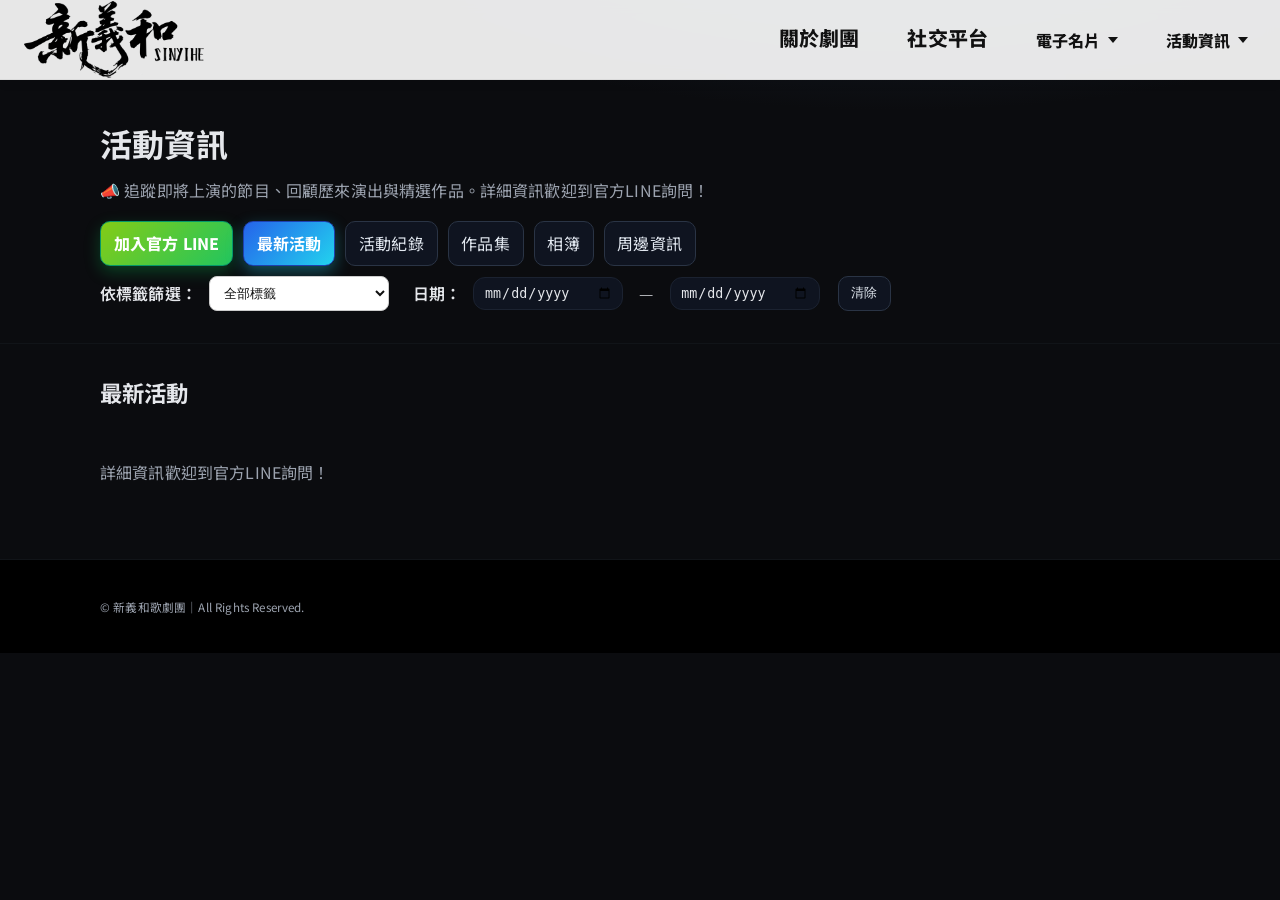
==== commit 005ca41e: "Update activities.html" ====
--- a/syh/activities.html
+++ b/syh/activities.html
@@ -120,7 +120,7 @@
       <div id="latestList" class="card-grid" aria-live="polite"></div>
       <!-- ⬇️ 新增：最新活動的分頁條 -->
       <div id="latestPagination" class="pagination" aria-label="最新活動頁數"></div>
-      <div class="empty" id="latestEmpty" hidden>目前沒有即將舉辦的活動，敬請期待！</div>
+      <div class="empty" id="latestEmpty" hidden>詳細資訊歡迎到官方LINE詢問！</div>
     </section>
     
     <section id="panel-history" class="panel" role="region" aria-labelledby="tab-history" hidden>
@@ -176,7 +176,7 @@
     /* ============== 0) 範例資料（先這樣放，之後換成你的真實資料） ============== */
     const events = [
       /* ---------- 一月（對應國曆 2-3 月） ---------- */
-      {
+            /* ---------- {
         id: "u-20260220",
         title: "台北松山",
         dateStart: "2026-02-20",
@@ -269,7 +269,7 @@
         type: "upcoming"
       },
       /* ---------- 二月（對應國曆 3-4 月） ---------- */
-      {
+      /* ----------{
         id: "u-20260401",
         title: "台北士林",
         dateStart: "2026-04-01",
@@ -314,9 +314,9 @@
         tags: ["宮廟","新北"],
         summary: "農曆 2/19。",
         type: "upcoming"
-      },
+      },---------- */
       /* ---------- 三月（對應國曆 4-5 月） ---------- */
-      {
+      /* ----------{
         id: "u-20260419",
         title: "苗栗後龍",
         dateStart: "2026-04-19",
@@ -353,9 +353,9 @@
         tags: ["宮廟","新北","連續多日"],
         summary: "農曆 3/23-3/25。",
         type: "upcoming"
-      },
+      }, ---------- */
       /* ---------- 六月（對應國曆 7-8 月） ---------- */
-      {
+      /* ----------{
         id: "u-20260731-20260802",
         title: "新北淡水",
         dateStart: "2026-07-31",
@@ -364,9 +364,9 @@
         tags: ["宮廟","新北","連續多日"],
         summary: "農曆 6/18-6/20。",
         type: "upcoming"
-      },
+      },---------- */
       /* ---------- 七月（對應國曆 8-9 月） ---------- */
-      {
+      /* ----------{
         id: "u-20260817",
         title: "台北松山",
         dateStart: "2026-08-17",
@@ -403,9 +403,9 @@
         tags: ["宮廟","苗栗","連續多日"],
         summary: "農曆 7/16-8/7。",
         type: "upcoming"
-      },
+      }, ---------- */
       /* ---------- 八月（對應國曆 9-10 月） ---------- */
-      {
+      /* ----------  {
         id: "u-20260911",
         title: "苗栗後龍(拆)",
         dateStart: "2026-09-11",
@@ -441,7 +441,7 @@
         tags: ["宮廟","台中"],
         summary: "農曆 8/22。",
         type: "upcoming"
-      },
+      }
       {
         id: "u-20261003-20261004",
         title: "新北貢寮",
@@ -461,9 +461,9 @@
         tags: ["宮廟","新北","連續多日"],
         summary: "農曆 8/26-8/28。",
         type: "upcoming"
-      },
+      },---------- */
       /* ---------- 九月（對應國曆 10 月） ---------- */
-      {
+      /* ---------- {
         id: "u-20261013",
         title: "新竹北區",
         dateStart: "2026-10-13",
@@ -508,9 +508,9 @@
         tags: ["宮廟","宜蘭"],
         summary: "農曆 9/18。",
         type: "upcoming"
-      },
+      },---------- */
       /* ---------- 十月（對應國曆 11 月） ---------- */
-      {
+      /* ---------- {
         id: "u-20261110",
         title: "台北北投",
         dateStart: "2026-11-10",
@@ -563,9 +563,9 @@
         tags: ["宮廟","新竹"],
         summary: "農曆 10/30。",
         type: "upcoming"
-      },
+      },---------- */
       /* ---------- 十一月（對應國曆 12 月） ---------- */
-      {
+      /* ---------- {
         id: "u-20261209-20261210",
         title: "新竹北區",
         dateStart: "2026-12-09",
@@ -583,7 +583,7 @@
         tags: ["宮廟","桃園"],
         summary: "農曆 11/9。",
         type: "upcoming"
-      },
+      }, ---------- */
       /* ============== 歷史活動 ============= */
       {
         id: "h-20251213-houlong-ziyun-shangdi",
